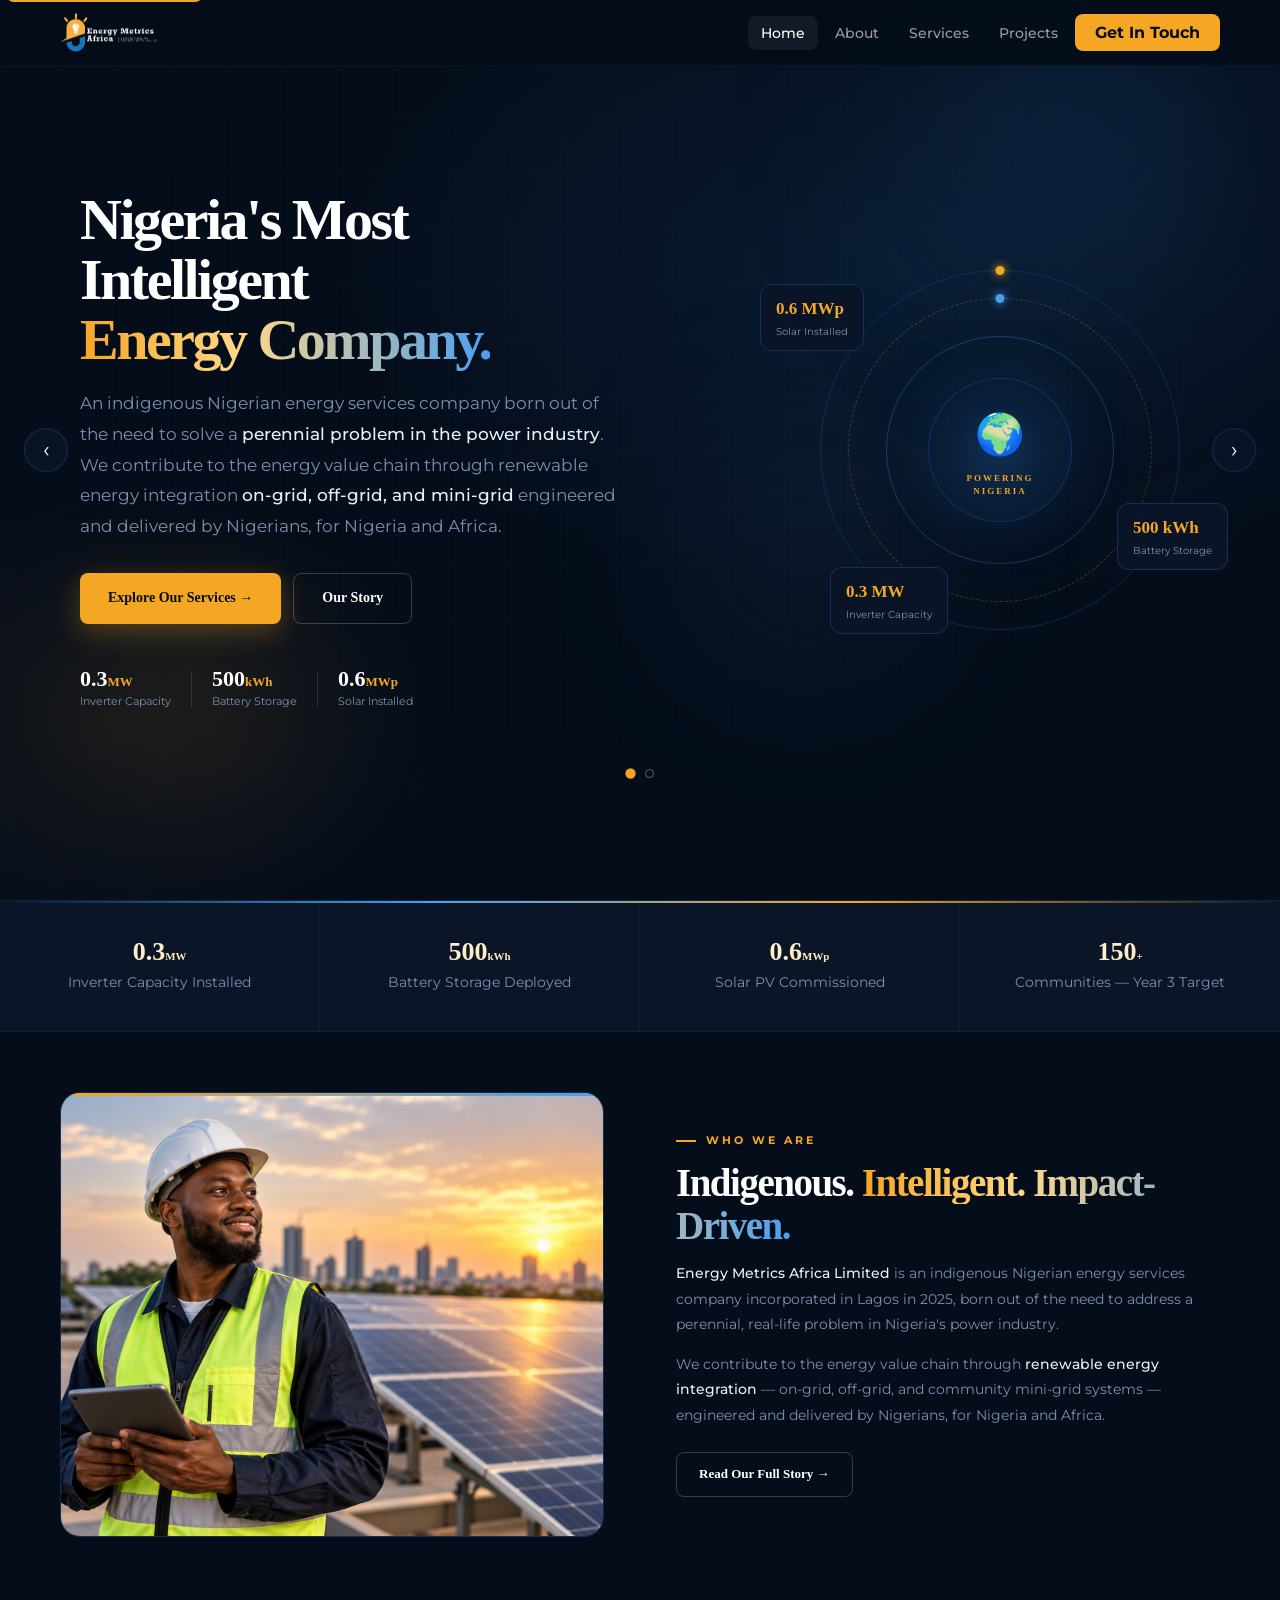
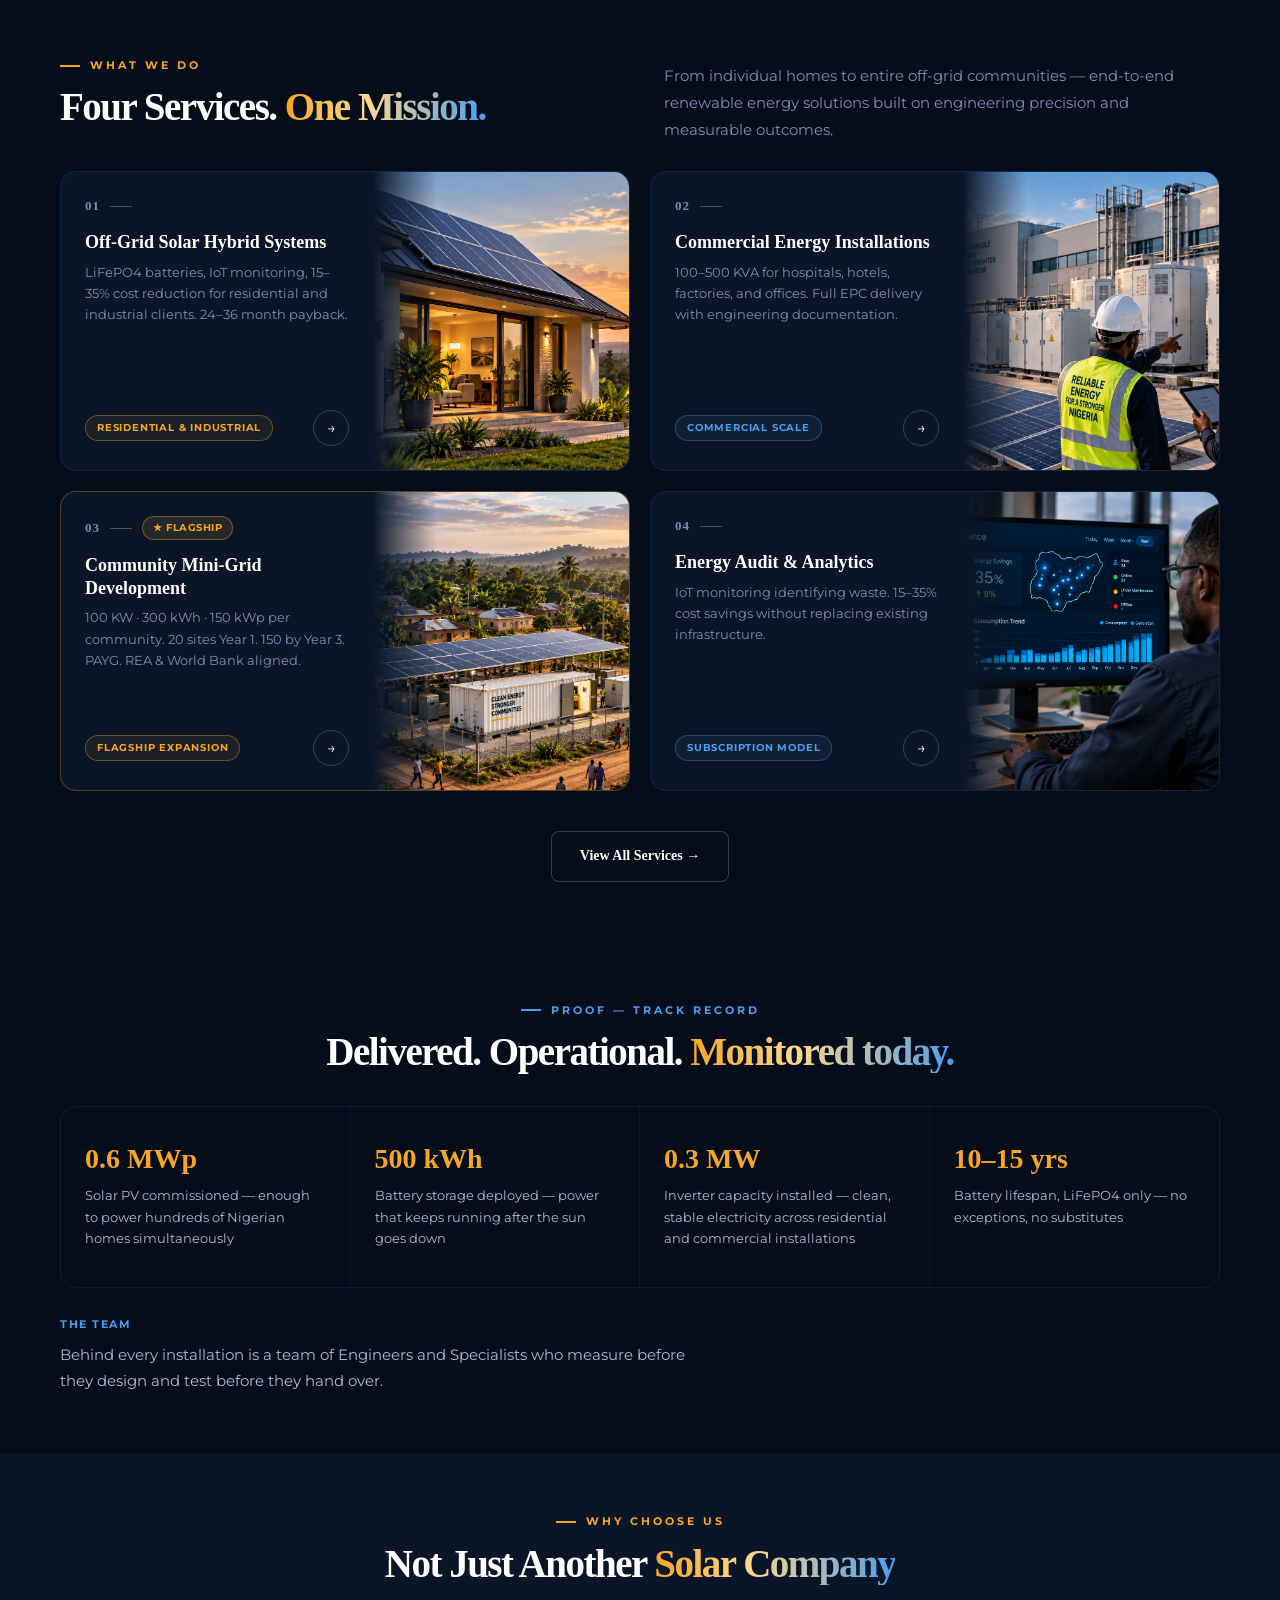
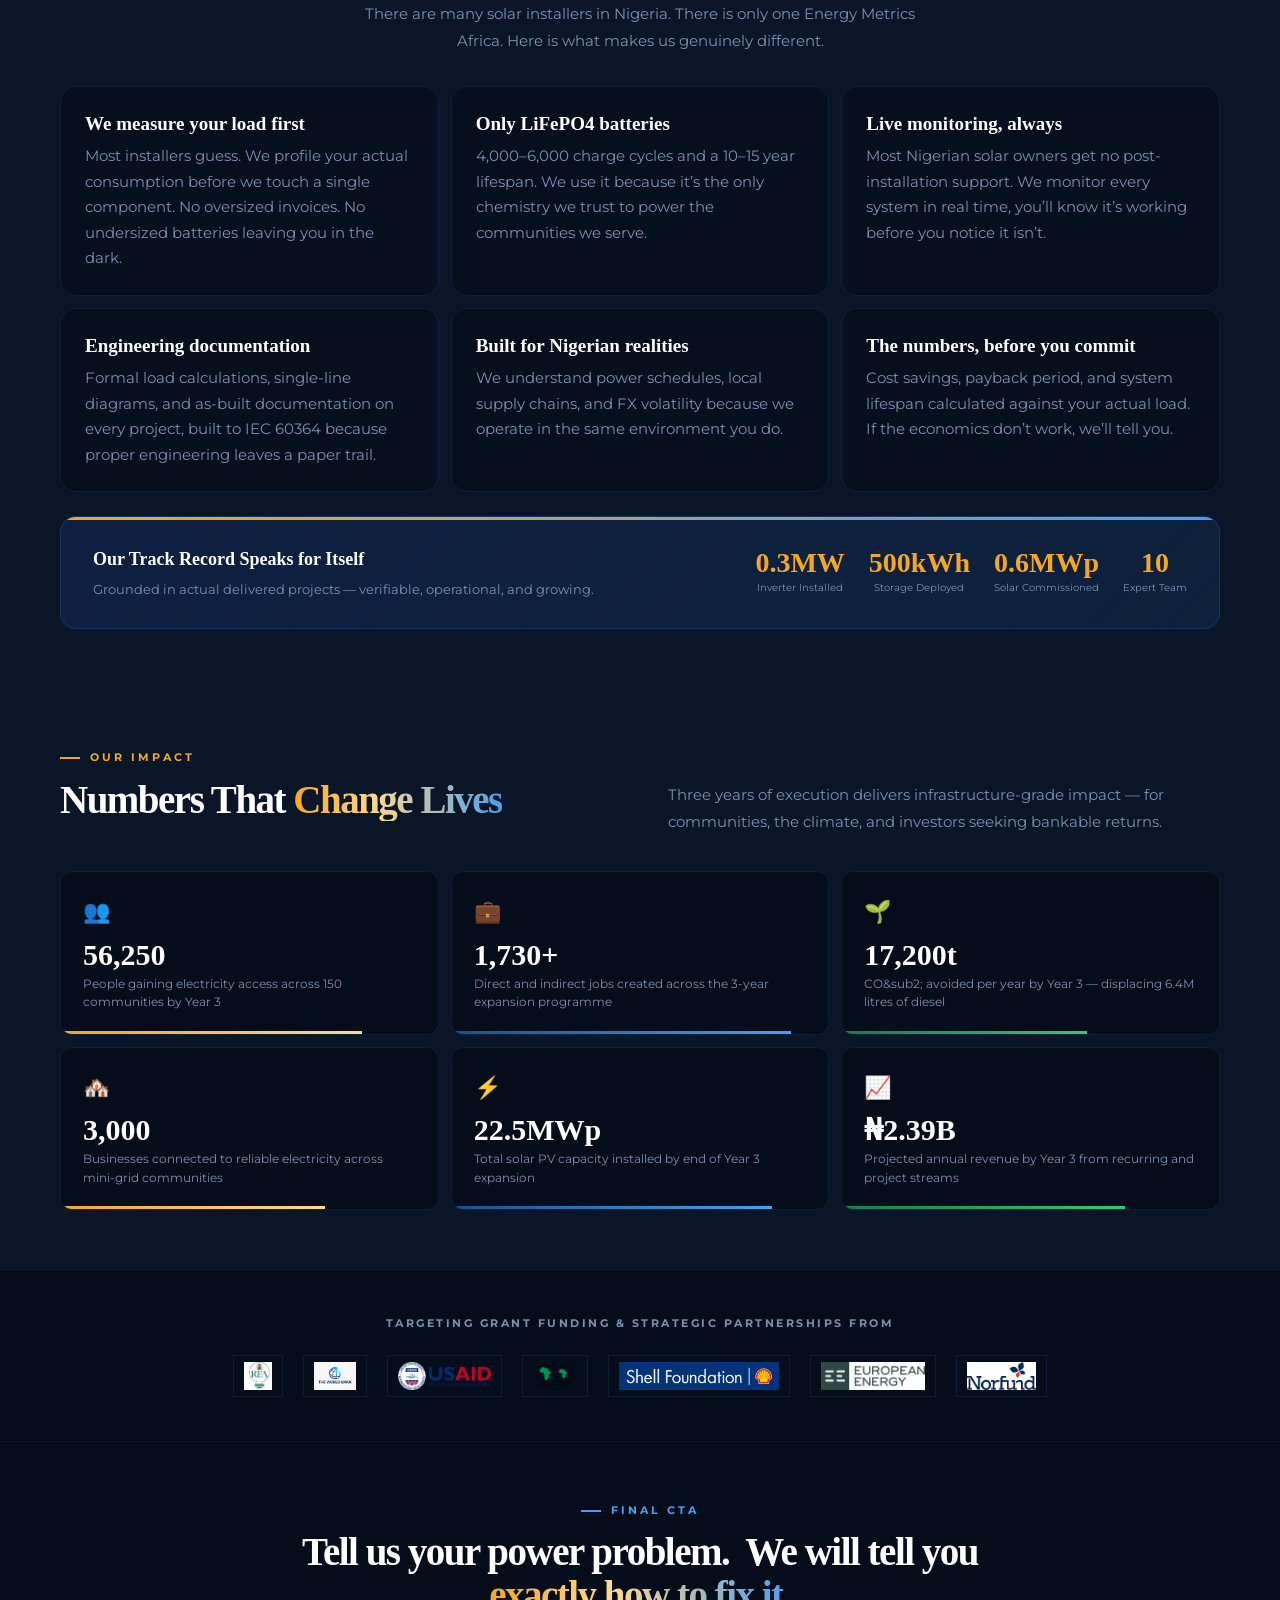
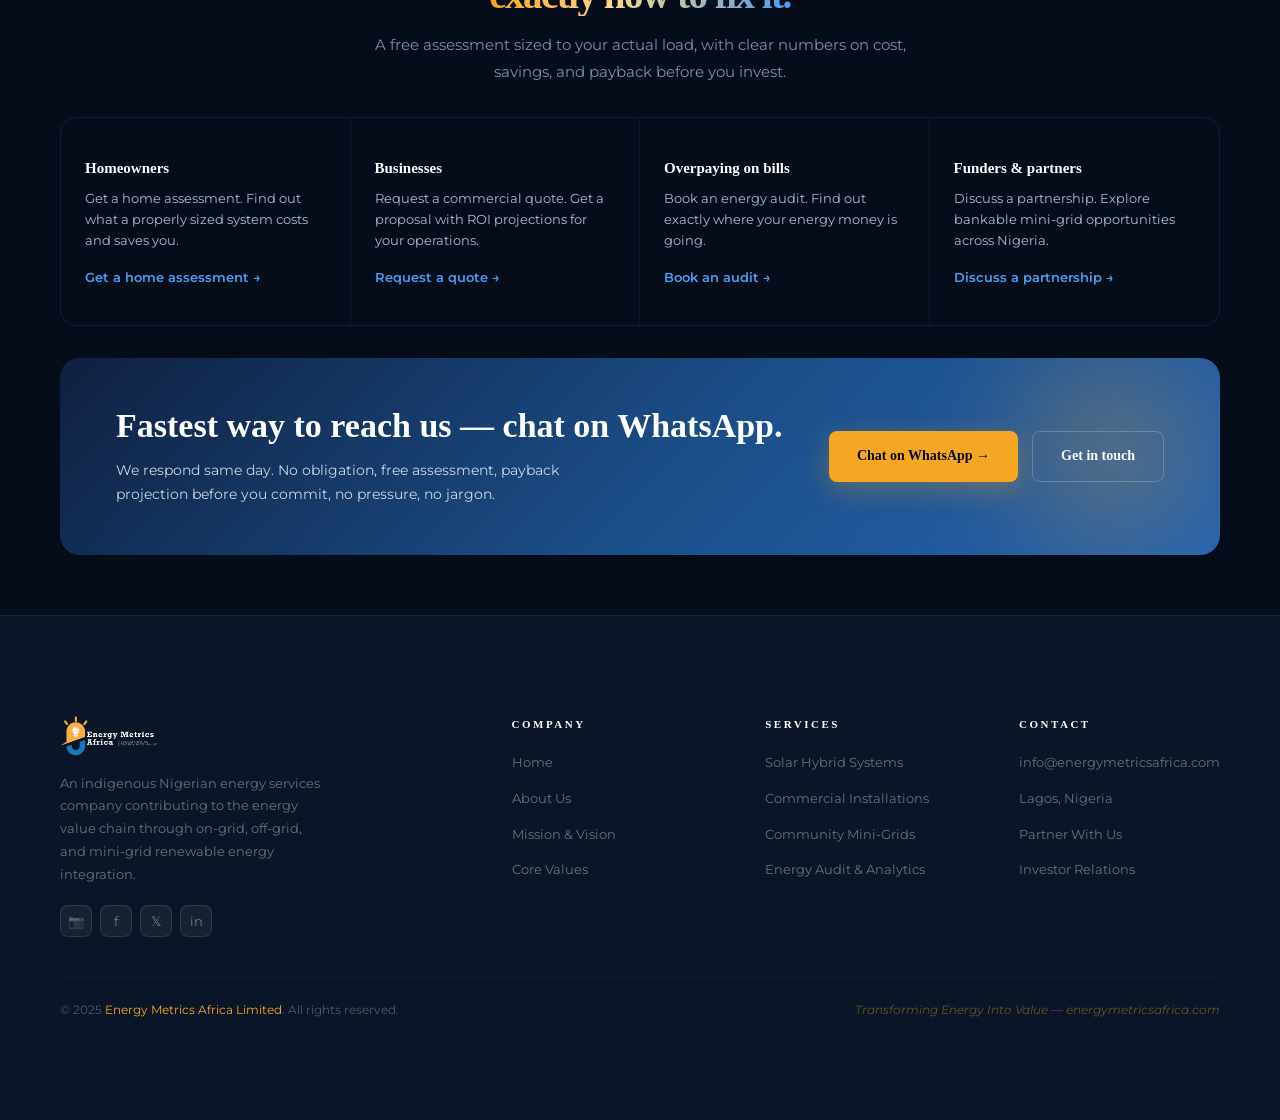
==== index.html @ aaee12da "Add Off-Grid Solar Hybrid Systems service page with comprehensive details and features" ====
<!doctype html>
<html lang="en">
  <head>
    <meta charset="UTF-8" />
    <meta name="viewport" content="width=device-width, initial-scale=1.0" />
    <meta
      name="description"
      content="An indigenous Nigerian energy services company born out of the need to solve a perennial problem in the power industry — delivering on-grid, off-grid, and mini-grid renewable energy integration."
    />
    <meta
      name="keywords"
      content="renewable energy, solar power, Nigeria, mini-grid, off-grid solar, energy audit, LiFePO4 batteries, IoT monitoring"
    />
    <meta name="author" content="Energy Metrics Africa Limited" />
    <meta name="robots" content="index, follow" />
    <link rel="canonical" href="https://energymetricsafrica.com" />
    <meta property="og:title" content="Home | Energy Metrics Africa" />
    <meta
      property="og:description"
      content="An indigenous Nigerian energy services company born out of the need to solve a perennial problem in the power industry — delivering on-grid, off-grid, and mini-grid renewable energy integration."
    />
    <meta
      property="og:image"
      content="https://energymetricsafrica.com/assets/logo-white.png"
    />
    <meta property="og:url" content="https://energymetricsafrica.com" />
    <meta property="og:type" content="website" />
    <meta name="twitter:card" content="summary_large_image" />
    <meta name="twitter:title" content="Home | Energy Metrics Africa" />
    <meta
      name="twitter:description"
      content="An indigenous Nigerian energy services company born out of the need to solve a perennial problem in the power industry — delivering on-grid, off-grid, and mini-grid renewable energy integration."
    />
    <meta
      name="twitter:image"
      content="https://energymetricsafrica.com/assets/logo-white.png"
    />
    <script type="application/ld+json">
      {
        "@context": "https://schema.org",
        "@type": "Organization",
        "name": "Energy Metrics Africa Limited",
        "url": "https://energymetricsafrica.com",
        "logo": "https://energymetricsafrica.com/assets/logo-white.png",
        "description": "An indigenous Nigerian energy services company contributing to the energy value chain through on-grid, off-grid, and mini-grid renewable energy integration.",
        "foundingDate": "2025",
        "founder": {
          "@type": "Person",
          "name": "Demilade Olujide Babajide"
        },
        "address": {
          "@type": "PostalAddress",
          "addressLocality": "Lagos",
          "addressCountry": "NG"
        },
        "contactPoint": {
          "@type": "ContactPoint",
          "email": "info@energymetricsafrica.com",
          "contactType": "customer service"
        }
      }
    </script>
    <title>Home | Energy Metrics Africa</title>
    <link rel="icon" href="assets/favicon.png" type="image/png" />
    <link rel="preconnect" href="https://fonts.googleapis.com" />
    <link rel="preconnect" href="https://fonts.gstatic.com" crossorigin />
    <link
      href="https://fonts.googleapis.com/css2?family=Montserrat:wght@400;500;600&display=swap"
      rel="stylesheet"
    />
    <link rel="preload" href="assets/logo-white.png" as="image" />
    <link rel="stylesheet" href="css/variables.css" />
    <link rel="stylesheet" href="css/base.css" />
    <link rel="stylesheet" href="css/nav.css" />
    <link rel="stylesheet" href="css/footer.css" />
    <link rel="stylesheet" href="css/home.css" />
  </head>
  <body>
    <a href="#main" class="skip-link">Skip to main content</a>
    <header>
      <nav class="nav" role="navigation" aria-label="Main navigation">
        <a href="/" class="nav__logo"
          ><img
            src="assets/logo-white.png"
            alt="Energy Metrics Africa Limited"
            width="180"
            height="64"
        /></a>
        <ul class="nav__links" role="list">
          <li>
            <a href="/" class="nav__link is-active" data-nav="/">Home</a>
          </li>
          <li>
            <a href="/about" class="nav__link" data-nav="/about">About</a>
          </li>
          <li>
            <a href="/services" class="nav__link" data-nav="/services"
              >Services</a
            >
          </li>
          <li>
            <a href="/projects" class="nav__link" data-nav="/projects"
              >Projects</a
            >
          </li>
          <li>
            <a href="/contact" class="nav__link--cta" data-nav="/contact"
              >Get In Touch</a
            >
          </li>
        </ul>
        <button
          class="nav__hamburger"
          id="hamburger"
          aria-expanded="false"
          aria-controls="nav-drawer"
          aria-label="Toggle menu"
        >
          <span></span><span></span><span></span>
        </button>
      </nav>
      <div
        class="nav__drawer"
        id="nav-drawer"
        role="dialog"
        aria-label="Mobile navigation"
      >
        <a
          href="index.html"
          class="nav__drawer-link is-active"
          data-nav="index.html"
          >Home</a
        ><a href="about.html" class="nav__drawer-link" data-nav="about.html"
          >About</a
        ><a
          href="services.html"
          class="nav__drawer-link"
          data-nav="services.html"
          >Services</a
        ><a
          href="projects.html"
          class="nav__drawer-link"
          data-nav="projects.html"
          >Projects</a
        ><a href="contact.html" class="nav__drawer-cta" data-nav="contact.html"
          >Get In Touch</a
        >
      </div>
    </header>
    <main>
      <section class="hero" aria-label="Hero">
        <div class="hero__canvas" aria-hidden="true"></div>
        <div class="hero__grid" aria-hidden="true"></div>
        <div class="hero__orb hero__orb--1" aria-hidden="true"></div>
        <div class="hero__orb hero__orb--2" aria-hidden="true"></div>
        <div class="hero__orb hero__orb--3" aria-hidden="true"></div>

        <div class="hero-slider" id="heroSlider">
          <div class="hero-slides">
            <div class="hero-slide is-active" data-slide="0">
              <div class="hero__inner">
                <div>
                  <!-- <div class="hero__pill">
                    <div class="hero__dot" aria-hidden="true"></div>
                    Lagos, Nigeria &nbsp;&middot;&nbsp; Indigenous Nigerian Company
                    &nbsp;&middot;&nbsp; Est. 2025
                  </div> -->
                  <h1 class="hero__title">
                    Nigeria's Most<br />Intelligent<br /><em
                      >Energy Company.</em
                    >
                  </h1>
                  <p class="hero__desc">
                    An indigenous Nigerian energy services company born out of
                    the need to solve a
                    <strong>perennial problem in the power industry</strong>. We
                    contribute to the energy value chain through renewable
                    energy integration
                    <strong>on-grid, off-grid, and mini-grid</strong>
                    engineered and delivered by Nigerians, for Nigeria and
                    Africa.
                  </p>
                  <div class="hero__btns btn-group">
                    <a href="/services" class="btn btn--gold"
                      >Explore Our Services &rarr;</a
                    >
                    <a href="/about" class="btn btn--outline-white"
                      >Our Story</a
                    >
                  </div>
                  <div class="hero__proof">
                    <div>
                      <div class="hero__proof-val">0.3<span>MW</span></div>
                      <div class="hero__proof-label">Inverter Capacity</div>
                    </div>
                    <div class="hero__divider" aria-hidden="true"></div>
                    <div>
                      <div class="hero__proof-val">500<span>kWh</span></div>
                      <div class="hero__proof-label">Battery Storage</div>
                    </div>
                    <div class="hero__divider" aria-hidden="true"></div>
                    <div>
                      <div class="hero__proof-val">0.6<span>MWp</span></div>
                      <div class="hero__proof-label">Solar Installed</div>
                    </div>
                  </div>
                </div>
                <div class="hero__visual" aria-hidden="true">
                  <div class="hero__rings">
                    <div class="ring ring--1">
                      <div class="ring__dot ring__dot--gold"></div>
                    </div>
                    <div class="ring ring--2">
                      <div class="ring__dot ring__dot--blue"></div>
                    </div>
                    <div class="ring ring--3"></div>
                    <div class="hero__core">
                      <div class="hero__core-icon">🌍</div>
                      <div class="hero__core-label">Powering<br />Nigeria</div>
                    </div>
                    <div class="float-badges">
                      <div class="float-badge">
                        <span class="fb-val">0.6 MWp</span
                        ><span class="fb-label">Solar Installed</span>
                      </div>
                      <div class="float-badge">
                        <span class="fb-val">500 kWh</span
                        ><span class="fb-label">Battery Storage</span>
                      </div>
                      <div class="float-badge">
                        <span class="fb-val">0.3 MW</span
                        ><span class="fb-label">Inverter Capacity</span>
                      </div>
                    </div>
                  </div>
                </div>
              </div>
            </div>

            <div class="hero-slide" data-slide="1">
              <div class="hero__inner hero__inner--slide2">
                <div class="hero-slide2__content">
                  <h2 class="hero__title hero__title--slide2">
                    Tired of choosing between
                    <em>diesel and darkness?</em>
                  </h2>
                  <p class="hero__desc">
                    At EMA, we design, install, and monitor solar systems built
                    for Nigerians
                    <strong>sized right, built to last</strong>, and savings you
                    can calculate before you spend a single naira.
                  </p>
                  <div class="hero__btns btn-group">
                    <a href="/contact" class="btn btn--gold"
                      >Get a free assessment &rarr;</a
                    >
                    <a href="/projects" class="btn btn--outline-white"
                      >See what we have built</a
                    >
                  </div>
                  <p class="hero-slide2__note">
                    Free &middot; No obligation &middot; Response within 24 hrs
                  </p>
                </div>
              </div>
              <div class="hero-slide2__photo" aria-hidden="true">
                <img
                  src="assets/hero-slide-2-family.png"
                  alt=""
                  class="hero-slide2__image"
                  loading="lazy"
                />
              </div>
            </div>
          </div>

          <button
            class="hero-slider__arrow hero-slider__arrow--prev"
            id="heroPrev"
            aria-label="Previous slide"
            type="button"
          >
            &#8249;
          </button>
          <button
            class="hero-slider__arrow hero-slider__arrow--next"
            id="heroNext"
            aria-label="Next slide"
            type="button"
          >
            &#8250;
          </button>

          <div
            class="hero-slider__dots"
            role="tablist"
            aria-label="Hero slides"
          >
            <button
              class="hero-slider__dot is-active"
              data-slide-to="0"
              role="tab"
              aria-selected="true"
              aria-label="Slide 1"
              type="button"
            ></button>
            <button
              class="hero-slider__dot"
              data-slide-to="1"
              role="tab"
              aria-selected="false"
              aria-label="Slide 2"
              type="button"
            ></button>
          </div>
        </div>
      </section>

      <div class="stats-strip" role="region" aria-label="Key metrics">
        <div class="stats-row">
          <div class="stat-box reveal">
            <span class="stat-val">0.3<span class="stat-unit">MW</span></span>
            <p class="stat-label">Inverter Capacity Installed</p>
          </div>
          <div class="stat-box reveal d1">
            <span class="stat-val">500<span class="stat-unit">kWh</span></span>
            <p class="stat-label">Battery Storage Deployed</p>
          </div>
          <div class="stat-box reveal d2">
            <span class="stat-val">0.6<span class="stat-unit">MWp</span></span>
            <p class="stat-label">Solar PV Commissioned</p>
          </div>
          <div class="stat-box reveal d3">
            <span class="stat-val">150<span class="stat-unit">+</span></span>
            <p class="stat-label">Communities &mdash; Year 3 Target</p>
          </div>
        </div>
      </div>

      <section
        class="section section--navy"
        aria-label="About Energy Metrics Africa"
      >
        <div class="container">
          <div class="home-about__grid">
            <div class="reveal">
              <div class="about-card">
                <img
                  src="assets/Solar Engineer at Sunset.png"
                  alt="Demilade Olujide Babajide, Founder and CEO of Energy Metrics Africa"
                  class="about-card__portrait"
                  loading="lazy"
                />
              </div>
            </div>
            <div class="about-text reveal d2">
              <div class="eyebrow">Who We Are</div>
              <h2 class="section-title">
                Indigenous.
                <span class="grad-text">Intelligent. Impact-Driven.</span>
              </h2>
              <p>
                <strong style="color: var(--off-white)"
                  >Energy Metrics Africa Limited</strong
                >
                is an indigenous Nigerian energy services company incorporated
                in Lagos in 2025, born out of the need to address a perennial,
                real-life problem in Nigeria's power industry.
              </p>
              <p>
                We contribute to the energy value chain through
                <strong style="color: var(--off-white)"
                  >renewable energy integration</strong
                >
                &mdash; on-grid, off-grid, and community mini-grid systems
                &mdash; engineered and delivered by Nigerians, for Nigeria and
                Africa.
              </p>
              <!-- <div class="pillars">
                <div class="pillar">
                  <div class="pillar__icon" aria-hidden="true">🇳🇬</div>
                  <div>
                    <h4>Proudly Indigenous</h4>
                    <p>
                      Deep local knowledge of regulatory, commercial, and
                      community realities that no foreign company can replicate.
                    </p>
                  </div>
                </div>
                <div class="pillar">
                  <div class="pillar__icon" aria-hidden="true">⚡</div>
                  <div>
                    <h4>Full Value Chain Coverage</h4>
                    <p>
                      On-grid, off-grid, mini-grid &mdash; from residential
                      scale to community-scale infrastructure.
                    </p>
                  </div>
                </div>
                <div class="pillar">
                  <div class="pillar__icon" aria-hidden="true">📊</div>
                  <div>
                    <h4>Measured, Verified Impact</h4>
                    <p>
                      0.3MW inverter &middot; 500kWh storage &middot; 0.6MWp
                      solar &mdash; all delivered, operational, and monitored.
                    </p>
                  </div>
                </div>
              </div> -->
              <div class="btn-group" style="margin-top: 24px">
                <a
                  href="/about"
                  class="btn btn--outline-white"
                  style="font-size: 13px; padding: 11px 22px"
                  >Read Our Full Story &rarr;</a
                >
              </div>
            </div>
          </div>
        </div>
      </section>

      <section class="section section--navy" aria-label="Our services">
        <div class="container">
          <div class="svc-intro-row">
            <div class="reveal">
              <div class="eyebrow">What We Do</div>
              <h2 class="section-title">
                Four Services. <span class="grad-text">One Mission.</span>
              </h2>
            </div>
            <div class="reveal d2">
              <p class="section-sub">
                From individual homes to entire off-grid communities &mdash;
                end-to-end renewable energy solutions built on engineering
                precision and measurable outcomes.
              </p>
            </div>
          </div>
          <div class="svc-preview-grid">
            <a
              href="/services/off-grid-solar-hybrid-systems/"
              class="spc reveal d1"
              aria-label="View details: Off-Grid Solar Hybrid Systems"
            >
              <div class="spc__content">
                <div class="spc__num-row">
                  <span class="spc__num">01</span>
                  <span class="spc__num-rule" aria-hidden="true"></span>
                </div>
                <h3 class="spc__title">Off-Grid Solar Hybrid Systems</h3>
                <p class="spc__desc">
                  LiFePO4 batteries, IoT monitoring, 15&ndash;35% cost reduction
                  for residential and industrial clients. 24&ndash;36 month
                  payback.
                </p>
                <div class="spc__footer">
                  <span class="tag tag--gold"
                    >Residential &amp; Industrial</span
                  >
                  <span class="spc__arrow" aria-hidden="true">&rarr;</span>
                </div>
              </div>
              <div class="spc__media">
                <img
                  src="assets/Off-Grid Solar Hybrid Systems.png"
                  alt=""
                  loading="lazy"
                  class="spc__img"
                />
              </div>
            </a>
            <a
              href="/services/commercial-energy-installations/"
              class="spc reveal d2"
              aria-label="View details: Commercial Energy Installations"
            >
              <div class="spc__content">
                <div class="spc__num-row">
                  <span class="spc__num">02</span>
                  <span class="spc__num-rule" aria-hidden="true"></span>
                </div>
                <h3 class="spc__title">Commercial Energy Installations</h3>
                <p class="spc__desc">
                  100&ndash;500 KVA for hospitals, hotels, factories, and
                  offices. Full EPC delivery with engineering documentation.
                </p>
                <div class="spc__footer">
                  <span class="tag tag--blue">Commercial Scale</span>
                  <span class="spc__arrow" aria-hidden="true">&rarr;</span>
                </div>
              </div>
              <div class="spc__media">
                <img
                  src="assets/Commercial Energy Installations.png"
                  alt=""
                  loading="lazy"
                  class="spc__img"
                />
              </div>
            </a>
            <a
              href="/services/community-mini-grid-development/"
              class="spc spc--flag reveal d3"
              aria-label="View details: Community Mini-Grid Development — Flagship service"
            >
              <div class="spc__content">
                <div class="spc__num-row">
                  <span class="spc__num">03</span>
                  <span class="spc__num-rule" aria-hidden="true"></span>
                  <span class="spc__flag">&#9733; Flagship</span>
                </div>
                <h3 class="spc__title">Community Mini-Grid Development</h3>
                <p class="spc__desc">
                  100 KW &middot; 300 kWh &middot; 150 kWp per community. 20
                  sites Year 1. 150 by Year 3. PAYG. REA &amp; World Bank
                  aligned.
                </p>
                <div class="spc__footer">
                  <span class="tag tag--gold">Flagship Expansion</span>
                  <span class="spc__arrow" aria-hidden="true">&rarr;</span>
                </div>
              </div>
              <div class="spc__media">
                <img
                  src="assets/Community Mini-Grid Development.png"
                  alt=""
                  loading="lazy"
                  class="spc__img"
                />
              </div>
            </a>
            <a
              href="/services/energy-audit-analytics/"
              class="spc reveal d4"
              aria-label="View details: Energy Audit &amp; Analytics"
            >
              <div class="spc__content">
                <div class="spc__num-row">
                  <span class="spc__num">04</span>
                  <span class="spc__num-rule" aria-hidden="true"></span>
                </div>
                <h3 class="spc__title">Energy Audit &amp; Analytics</h3>
                <p class="spc__desc">
                  IoT monitoring identifying waste. 15&ndash;35% cost savings
                  without replacing existing infrastructure.
                </p>
                <div class="spc__footer">
                  <span class="tag tag--blue">Subscription Model</span>
                  <span class="spc__arrow" aria-hidden="true">&rarr;</span>
                </div>
              </div>
              <div class="spc__media">
                <img
                  src="assets/Energy Audit &amp; Analytics.png"
                  alt=""
                  loading="lazy"
                  class="spc__img"
                />
              </div>
            </a>
          </div>
          <div class="spc-cta-row">
            <a href="/services" class="btn btn--outline-white"
              >View All Services &rarr;</a
            >
          </div>
        </div>
      </section>

      <section class="section section--navy" aria-label="Proof and track record">
        <div class="container">
          <div
            class="reveal"
            style="text-align: center; max-width: 700px; margin: 0 auto 32px"
          >
            <div class="eyebrow eyebrow--center eyebrow--blue">
              Proof &mdash; Track Record
            </div>
            <h2 class="section-title">
              Delivered. Operational.
              <span class="grad-text">Monitored today.</span>
            </h2>
          </div>
          <div class="proof-track__stats">
            <div class="stats-row">
              <div class="stat-box reveal">
                <span class="proof-track-val">0.6 MWp</span>
                <p class="proof-track-text">
                  Solar PV commissioned &mdash; enough to power hundreds of
                  Nigerian homes simultaneously
                </p>
              </div>
              <div class="stat-box reveal d1">
                <span class="proof-track-val">500 kWh</span>
                <p class="proof-track-text">
                  Battery storage deployed &mdash; power that keeps running
                  after the sun goes down
                </p>
              </div>
              <div class="stat-box reveal d2">
                <span class="proof-track-val">0.3 MW</span>
                <p class="proof-track-text">
                  Inverter capacity installed &mdash; clean, stable
                  electricity across residential and commercial
                  installations
                </p>
              </div>
              <div class="stat-box reveal d3">
                <span class="proof-track-val">10&ndash;15 yrs</span>
                <p class="proof-track-text">
                  Battery lifespan, LiFePO4 only &mdash; no exceptions, no
                  substitutes
                </p>
              </div>
            </div>
          </div>
          <div class="reveal">
            <div class="proof-track__footnote-label">The Team</div>
            <p class="proof-track__footnote-text">
              Behind every installation is a team of Engineers and
              Specialists who measure before they design and test before
              they hand over.
            </p>
          </div>
        </div>
      </section>

      <section
        class="section section--navy-2"
        aria-label="Why choose Energy Metrics Africa"
      >
        <div class="container">
          <div
            class="reveal"
            style="text-align: center; max-width: 600px; margin: 0 auto 32px"
          >
            <div class="eyebrow eyebrow--center">Why Choose Us</div>
            <h2 class="section-title">
              Not Just Another <span class="grad-text">Solar Company</span>
            </h2>
            <p class="section-sub" style="margin: 0 auto">
              There are many solar installers in Nigeria. There is only one
              Energy Metrics Africa. Here is what makes us genuinely
              different.
            </p>
          </div>
          <div class="why-grid">
            <div class="why-card reveal d1">
              <!-- <div class="why-num" aria-hidden="true">01</div> -->
              <h3 class="why-title">We measure your load first</h3>
              <p class="why-text">
                Most installers guess. We profile your actual consumption before
                we touch a single component. No oversized invoices. No
                undersized batteries leaving you in the dark.
              </p>
            </div>
            <div class="why-card reveal d2">
              <!-- <div class="why-num" aria-hidden="true">02</div> -->
              <h3 class="why-title">Only LiFePO4 batteries</h3>
              <p class="why-text">
                4,000–6,000 charge cycles and a 10–15 year lifespan. We use it
                because it’s the only chemistry we trust to power the
                communities we serve.
              </p>
            </div>
            <div class="why-card reveal d3">
              <!-- <div class="why-num" aria-hidden="true">03</div> -->
              <h3 class="why-title">Live monitoring, always</h3>
              <p class="why-text">
                Most Nigerian solar owners get no post-installation support. We
                monitor every system in real time, you’ll know it’s working
                before you notice it isn’t.
              </p>
            </div>
            <div class="why-card reveal d1">
              <!-- <div class="why-num" aria-hidden="true">04</div> -->
              <h3 class="why-title">Engineering documentation</h3>
              <p class="why-text">
                Formal load calculations, single-line diagrams, and as-built
                documentation on every project, built to IEC 60364 because
                proper engineering leaves a paper trail.
              </p>
            </div>
            <div class="why-card reveal d2">
              <!-- <div class="why-num" aria-hidden="true">05</div> -->
              <h3 class="why-title">Built for Nigerian realities</h3>
              <p class="why-text">
                We understand power schedules, local supply chains, and FX
                volatility because we operate in the same environment you do.
              </p>
            </div>
            <div class="why-card reveal d3">
              <!-- <div class="why-num" aria-hidden="true">06</div> -->
              <h3 class="why-title">The numbers, before you commit</h3>
              <p class="why-text">
                Cost savings, payback period, and system lifespan calculated
                against your actual load. If the economics don’t work, we’ll
                tell you.
              </p>
            </div>
          </div>
          <div class="proof-bar reveal">
            <div>
              <h3 class="proof-bar__title">
                Our Track Record Speaks for Itself
              </h3>
              <p class="proof-bar__sub">
                Grounded in actual delivered projects &mdash; verifiable,
                operational, and growing.
              </p>
            </div>
            <div class="proof-bar__stats">
              <div class="pbs">
                <span class="pbs__val">0.3MW</span>
                <div class="pbs__label">Inverter Installed</div>
              </div>
              <div class="pbs">
                <span class="pbs__val">500kWh</span>
                <div class="pbs__label">Storage Deployed</div>
              </div>
              <div class="pbs">
                <span class="pbs__val">0.6MWp</span>
                <div class="pbs__label">Solar Commissioned</div>
              </div>
              <div class="pbs">
                <span class="pbs__val">10</span>
                <div class="pbs__label">Expert Team</div>
              </div>
            </div>
          </div>
        </div>
      </section>

      <section class="section section--navy-2" aria-label="Impact metrics">
        <div class="container">
          <div class="impact-header">
            <div class="reveal">
              <div class="eyebrow">Our Impact</div>
              <h2 class="section-title">
                Numbers That <span class="grad-text">Change Lives</span>
              </h2>
            </div>
            <div class="reveal d2">
              <p class="section-sub">
                Three years of execution delivers infrastructure-grade impact
                &mdash; for communities, the climate, and investors seeking
                bankable returns.
              </p>
            </div>
          </div>
          <div class="impact-grid">
            <div class="imp-card reveal d1">
              <div
                class="imp-bar"
                style="
                  width: 80%;
                  background: linear-gradient(
                    90deg,
                    var(--gold),
                    var(--gold-light)
                  );
                "
              ></div>
              <span class="imp-icon" aria-hidden="true">👥</span
              ><span class="imp-val">56,250</span>
              <p class="imp-label">
                People gaining electricity access across 150 communities by Year
                3
              </p>
            </div>
            <div class="imp-card reveal d2">
              <div
                class="imp-bar"
                style="
                  width: 90%;
                  background: linear-gradient(
                    90deg,
                    var(--blue),
                    var(--blue-glow)
                  );
                "
              ></div>
              <span class="imp-icon" aria-hidden="true">💼</span
              ><span class="imp-val">1,730+</span>
              <p class="imp-label">
                Direct and indirect jobs created across the 3-year expansion
                programme
              </p>
            </div>
            <div class="imp-card reveal d3">
              <div
                class="imp-bar"
                style="
                  width: 65%;
                  background: linear-gradient(90deg, #1a7a4a, #2ecc71);
                "
              ></div>
              <span class="imp-icon" aria-hidden="true">🌱</span
              ><span class="imp-val">17,200t</span>
              <p class="imp-label">
                CO&sub2; avoided per year by Year 3 &mdash; displacing 6.4M
                litres of diesel
              </p>
            </div>
            <div class="imp-card reveal d1">
              <div
                class="imp-bar"
                style="
                  width: 70%;
                  background: linear-gradient(
                    90deg,
                    var(--gold),
                    var(--gold-light)
                  );
                "
              ></div>
              <span class="imp-icon" aria-hidden="true">🏘️</span
              ><span class="imp-val">3,000</span>
              <p class="imp-label">
                Businesses connected to reliable electricity across mini-grid
                communities
              </p>
            </div>
            <div class="imp-card reveal d2">
              <div
                class="imp-bar"
                style="
                  width: 85%;
                  background: linear-gradient(
                    90deg,
                    var(--blue),
                    var(--blue-glow)
                  );
                "
              ></div>
              <span class="imp-icon" aria-hidden="true">⚡</span
              ><span class="imp-val">22.5MWp</span>
              <p class="imp-label">
                Total solar PV capacity installed by end of Year 3 expansion
              </p>
            </div>
            <div class="imp-card reveal d3">
              <div
                class="imp-bar"
                style="
                  width: 75%;
                  background: linear-gradient(90deg, #1a7a4a, #2ecc71);
                "
              ></div>
              <span class="imp-icon" aria-hidden="true">📈</span
              ><span class="imp-val">&#8358;2.39B</span>
              <p class="imp-label">
                Projected annual revenue by Year 3 from recurring and project
                streams
              </p>
            </div>
          </div>
        </div>
      </section>

      <div class="funders-strip" role="region" aria-label="Target funders">
        <p class="funders-label">
          Targeting Grant Funding &amp; Strategic Partnerships From
        </p>
        <div class="chips" role="list">
          <div class="chip" role="listitem">
            <img src="assets/REA Nigeria.jpg" alt="REA Nigeria logo" />
          </div>
          <div class="chip" role="listitem">
            <img
              src="assets/world bank dares.webp"
              alt="World Bank DARES logo"
            />
          </div>
          <div class="chip" role="listitem">
            <img src="assets/USAID.png" alt="USAID logo" />
          </div>
          <div class="chip" role="listitem">
            <img src="assets/AfDB.png" alt="AfDB logo" />
          </div>
          <div class="chip" role="listitem">
            <img
              src="assets/Shell-Foundation-Logo.webp"
              alt="Shell Foundation logo"
            />
          </div>
          <div class="chip" role="listitem">
            <img
              src="assets/EU Energy Global.png"
              alt="EU Energy Global logo"
            />
          </div>
          <div class="chip" role="listitem">
            <img src="assets/norfund.jpg" alt="Norfund logo" />
          </div>
        </div>
      </div>

      <section class="section section--navy" aria-label="Call to action">
        <div class="container">
          <div
            class="reveal"
            style="text-align: center; max-width: 720px; margin: 0 auto 32px"
          >
            <div class="eyebrow eyebrow--center eyebrow--blue">Final CTA</div>
            <h2 class="section-title">
              Tell us your power problem.
              <span style="margin-left: 0.2em">We</span> will tell you
              <span class="grad-text">exactly how to fix it.</span>
            </h2>
            <p class="section-sub" style="margin: 0 auto">
              A free assessment sized to your actual load, with clear numbers
              on cost, savings, and payback before you invest.
            </p>
          </div>
          <div class="cta-categories">
            <div class="stats-row">
              <div class="stat-box reveal">
                <h3 class="cta-cat__title">Homeowners</h3>
                <p class="cta-cat__text">
                  Get a home assessment. Find out what a properly sized
                  system costs and saves you.
                </p>
                <a href="/contact" class="cta-cat__link"
                  >Get a home assessment &rarr;</a
                >
              </div>
              <div class="stat-box reveal d1">
                <h3 class="cta-cat__title">Businesses</h3>
                <p class="cta-cat__text">
                  Request a commercial quote. Get a proposal with ROI
                  projections for your operations.
                </p>
                <a href="/contact" class="cta-cat__link"
                  >Request a quote &rarr;</a
                >
              </div>
              <div class="stat-box reveal d2">
                <h3 class="cta-cat__title">Overpaying on bills</h3>
                <p class="cta-cat__text">
                  Book an energy audit. Find out exactly where your energy
                  money is going.
                </p>
                <a href="/contact" class="cta-cat__link"
                  >Book an audit &rarr;</a
                >
              </div>
              <div class="stat-box reveal d3">
                <h3 class="cta-cat__title">Funders &amp; partners</h3>
                <p class="cta-cat__text">
                  Discuss a partnership. Explore bankable mini-grid
                  opportunities across Nigeria.
                </p>
                <a href="/contact" class="cta-cat__link"
                  >Discuss a partnership &rarr;</a
                >
              </div>
            </div>
          </div>
          <div class="whatsapp-banner reveal">
            <div class="whatsapp-banner__glow" aria-hidden="true"></div>
            <div class="whatsapp-banner__content">
              <h3 class="whatsapp-banner__title">
                Fastest way to reach us &mdash; chat on WhatsApp.
              </h3>
              <p class="whatsapp-banner__text">
                We respond same day. No obligation, free assessment, payback
                projection before you commit, no pressure, no jargon.
              </p>
            </div>
            <div class="whatsapp-banner__actions">
              <a
                href="https://wa.me/2348136409233"
                class="btn btn--gold"
                target="_blank"
                rel="noopener noreferrer"
                >Chat on WhatsApp &rarr;</a
              >
              <a href="/contact" class="btn btn--outline-white"
                >Get in touch</a
              >
            </div>
          </div>
        </div>
      </section>
    </main>
    <footer class="footer" role="contentinfo">
      <div class="container">
        <div class="footer__grid">
          <div>
            <div class="footer__brand-logo">
              <img
                src="assets/logo-white.png"
                alt="Energy Metrics Africa"
                width="140"
                height="38"
              />
            </div>
            <p class="footer__brand-desc">
              An indigenous Nigerian energy services company contributing to the
              energy value chain through on-grid, off-grid, and mini-grid
              renewable energy integration.
            </p>
            <div class="footer__socials">
              <a
                href="https://www.instagram.com/energymetrics/"
                class="footer__social"
                aria-label="Instagram"
                target="_blank"
                rel="noopener noreferrer"
                >📷</a
              >
              <a
                href="https://www.facebook.com/profile.php?id=61573448944891"
                class="footer__social"
                aria-label="Facebook"
                target="_blank"
                rel="noopener noreferrer"
                >f</a
              >
              <a
                href="https://x.com/emetricsafrica"
                class="footer__social"
                aria-label="Twitter/X"
                target="_blank"
                rel="noopener noreferrer"
                >𝕏</a
              >
              <a
                href="https://www.linkedin.com/in/energy-metrics-617b68352/"
                class="footer__social"
                aria-label="LinkedIn"
                target="_blank"
                rel="noopener noreferrer"
                >in</a
              >
            </div>
          </div>
          <div class="footer__col">
            <h5>Company</h5>
            <ul>
              <li><a href="/">Home</a></li>
              <li><a href="/about">About Us</a></li>
              <li><a href="/about#mission">Mission &amp; Vision</a></li>
              <li><a href="/about#values">Core Values</a></li>
            </ul>
          </div>
          <div class="footer__col">
            <h5>Services</h5>
            <ul>
              <li><a href="/services">Solar Hybrid Systems</a></li>
              <li><a href="/services">Commercial Installations</a></li>
              <li><a href="/services">Community Mini-Grids</a></li>
              <li><a href="/services">Energy Audit &amp; Analytics</a></li>
            </ul>
          </div>
          <div class="footer__col">
            <h5>Contact</h5>
            <ul>
              <li>
                <a href="mailto:info@energymetricsafrica.com"
                  >info@energymetricsafrica.com</a
                >
              </li>
              <li><a href="/contact">Lagos, Nigeria</a></li>
              <li><a href="/contact">Partner With Us</a></li>
              <li><a href="/contact">Investor Relations</a></li>
            </ul>
          </div>
        </div>
        <div class="footer__bottom">
          <p>
            &copy; 2025 <span>Energy Metrics Africa Limited</span>. All rights
            reserved.
          </p>
          <p class="footer__tagline">
            Transforming Energy Into Value &mdash; energymetricsafrica.com
          </p>
        </div>
      </div>
    </footer>
    <script src="js/main.js" defer></script>
  </body>
</html>
---- css/variables.css ----
/* ── DESIGN TOKENS — DARK THEME ───────────────────────── */
:root {
  --navy: #050d1a;
  --navy-2: #0a1628;
  --navy-3: #0f2040;
  --blue: #1b4f8a;
  --blue-2: #2563b0;
  --blue-glow: #4a9ef0;
  --gold: #f5a623;
  --gold-2: #ffb940;
  --gold-light: #ffd88a;
  --white: #ffffff;
  --off-white: #ebf1fa;
  --muted: #7a90b0;
  --muted-2: #a8bccf;
  --card-border: rgba(27, 79, 138, 0.28);
  --font-sans: "Montserrat", sans-serif;
  --font-ui: "Rockwell", "Georgia", serif;
  --r-sm: 6px;
  --r-md: 8px;
  --r-lg: 12px;
  --r-xl: 16px;
  --r-2xl: 20px;
  --r-full: 9999px;
  --t: all 0.25s ease;
  --t-slow: all 0.65s cubic-bezier(0.16, 1, 0.3, 1);
  --max-w: 1280px;
  --s-py: 64px;
  --s-px: 20px;
}
@media (min-width: 640px) {
  :root {
    --s-px: 32px;
  }
}
@media (min-width: 1024px) {
  :root {
    --s-py: 100px;
    --s-px: 60px;
  }
}
---- css/base.css ----
/* ── RESET & BASE ──────────────────────────────────────── */
*,
*::before,
*::after {
  margin: 0;
  padding: 0;
  box-sizing: border-box;
}
html {
  scroll-behavior: smooth;
}
body {
  font-family: var(--font-sans);
  background: var(--navy);
  color: var(--white);
  overflow-x: hidden;
  line-height: 1.6;
  -webkit-font-smoothing: antialiased;
}
img {
  max-width: 100%;
  height: auto;
  display: block;
}
a {
  text-decoration: none;
  color: inherit;
}
button {
  cursor: pointer;
  font-family: var(--font-sans);
}
::-webkit-scrollbar {
  width: 4px;
}
::-webkit-scrollbar-track {
  background: var(--navy-2);
}
::-webkit-scrollbar-thumb {
  background: var(--blue);
  border-radius: 4px;
}

/* Skip link */
.skip-link {
  position: absolute;
  top: -40px;
  left: 6px;
  background: var(--gold);
  color: var(--navy);
  padding: 8px 12px;
  border-radius: var(--r-md);
  text-decoration: none;
  font-weight: 600;
  z-index: 1000;
  transition: top 0.3s;
}
.skip-link:focus {
  top: 6px;
}

/* ── CONTAINER ─────────────────────────────────────────── */
.container {
  width: 100%;
  max-width: var(--max-w);
  margin-inline: auto;
  padding-inline: 0;
}

/* ── SECTIONS ──────────────────────────────────────────── */
.section {
  padding: 60px var(--s-px);
}
.section--navy {
  background: var(--navy);
}
.section--navy-2 {
  background: var(--navy-2);
}
.section--navy-3 {
  background: var(--navy-3);
}
/* ── TYPOGRAPHY ────────────────────────────────────────── */
.eyebrow {
  display: flex;
  align-items: center;
  gap: 10px;
  font-size: 11px;
  font-weight: 700;
  letter-spacing: 3px;
  text-transform: uppercase;
  color: var(--gold);
  margin-bottom: 12px;
}
.eyebrow::before {
  content: "";
  width: 20px;
  height: 2px;
  background: var(--gold);
  flex-shrink: 0;
}
.eyebrow--center {
  justify-content: center;
}

.section-title {
  font-family: var(--font-ui);
  font-weight: 800;
  font-size: clamp(25px, 5vw, 39px);
  line-height: 1.1;
  letter-spacing: -1.5px;
  color: var(--white);
  margin-bottom: 14px;
}
.section-sub {
  font-size: 15px;
  color: var(--muted);
  line-height: 1.8;
  max-width: 580px;
}

.grad-text {
  background: linear-gradient(
    90deg,
    var(--gold),
    var(--gold-light) 40%,
    var(--blue-glow)
  );
  -webkit-background-clip: text;
  -webkit-text-fill-color: transparent;
  background-clip: text;
}

/* ── BUTTONS ───────────────────────────────────────────── */
.btn {
  display: inline-flex;
  align-items: center;
  gap: 8px;
  font-family: var(--font-ui);
  font-weight: 700;
  font-size: 14px;
  padding: 13px 28px;
  border-radius: var(--r-md);
  border: none;
  transition: var(--t);
  text-decoration: none;
  white-space: nowrap;
}
.btn:focus {
  outline: 2px solid var(--gold);
  outline-offset: 2px;
}
.btn--gold {
  background: var(--gold);
  color: var(--navy);
  box-shadow: 0 8px 28px rgba(245, 166, 35, 0.3);
}
.btn--gold:hover {
  background: var(--gold-2);
  transform: translate3d(0, -2px, 0);
}
.btn--outline-white {
  background: transparent;
  color: var(--white);
  border: 1.5px solid rgba(255, 255, 255, 0.2);
}
.btn--outline-white:hover {
  background: rgba(255, 255, 255, 0.07);
  border-color: rgba(255, 255, 255, 0.4);
  transform: translate3d(0, -2px, 0);
}
.btn--outline-gold {
  background: transparent;
  color: var(--gold);
  border: 1.5px solid rgba(245, 166, 35, 0.4);
}
.btn--outline-gold:hover {
  background: rgba(245, 166, 35, 0.08);
  border-color: var(--gold);
  transform: translate3d(0, -2px, 0);
}
.btn-group {
  display: flex;
  gap: 12px;
  flex-wrap: wrap;
}

/* ── TAGS ──────────────────────────────────────────────── */
.tag {
  display: inline-block;
  font-size: 10px;
  font-weight: 700;
  letter-spacing: 0.8px;
  text-transform: uppercase;
  padding: 4px 11px;
  border-radius: var(--r-full);
  border: 1px solid;
}
.tag--gold {
  color: var(--gold);
  border-color: rgba(245, 166, 35, 0.35);
  background: rgba(245, 166, 35, 0.07);
}
.tag--blue {
  color: var(--blue-glow);
  border-color: rgba(74, 158, 240, 0.35);
  background: rgba(74, 158, 240, 0.07);
}
.tag--green {
  color: #2ecc71;
  border-color: rgba(46, 204, 113, 0.35);
  background: rgba(46, 204, 113, 0.07);
}

/* ── SERVICE PREVIEW CARD (shared: homepage + services page) ── */
.svc-preview-grid {
  display: grid;
  gap: 18px;
}
@media (min-width: 640px) {
  .svc-preview-grid {
    grid-template-columns: 1fr 1fr;
    gap: 20px;
  }
}
.spc-cta-row {
  display: flex;
  justify-content: center;
  margin-top: 40px;
}
.spc {
  display: flex;
  flex-direction: column;
  background: var(--navy-2);
  border: 1px solid var(--card-border);
  border-radius: var(--r-xl);
  overflow: hidden;
  text-decoration: none;
  transition: var(--t);
  position: relative;
}
@media (min-width: 480px) {
  .spc {
    flex-direction: row;
    min-height: 300px;
  }
}
.spc:hover,
.spc:focus-visible {
  border-color: rgba(245, 166, 35, 0.38);
  transform: translateY(-3px);
  box-shadow: 0 20px 50px rgba(0, 0, 0, 0.4);
}
.spc:focus-visible {
  outline: 2px solid var(--gold);
  outline-offset: 3px;
}
.spc--flag {
  border-color: rgba(245, 166, 35, 0.3);
}
.spc--flag:hover,
.spc--flag:focus-visible {
  border-color: rgba(245, 166, 35, 0.6);
}
.spc__content {
  flex: 1 1 55%;
  min-width: 0;
  position: relative;
  z-index: 2;
  padding: 24px;
  display: flex;
  flex-direction: column;
}
.spc__num-row {
  display: flex;
  align-items: center;
  gap: 10px;
  flex-wrap: wrap;
  margin-bottom: 14px;
}
.spc__num {
  font-family: var(--font-ui);
  font-weight: 700;
  font-size: 13px;
  color: var(--muted);
  letter-spacing: 1px;
}
.spc__num-rule {
  width: 22px;
  height: 1px;
  background: rgba(255, 255, 255, 0.25);
  flex-shrink: 0;
}
.spc__flag {
  font-size: 10px;
  font-weight: 700;
  letter-spacing: 0.5px;
  text-transform: uppercase;
  color: var(--gold);
  background: rgba(245, 166, 35, 0.12);
  border: 1px solid rgba(245, 166, 35, 0.4);
  border-radius: var(--r-full);
  padding: 3px 10px;
}
.spc__title {
  font-family: var(--font-ui);
  font-weight: 700;
  font-size: 18px;
  line-height: 1.25;
  color: var(--white);
  margin-bottom: 8px;
}
.spc__desc {
  font-size: 13px;
  color: var(--muted);
  line-height: 1.65;
  margin-bottom: 16px;
  flex: 1;
}
.spc__footer {
  display: flex;
  align-items: center;
  justify-content: space-between;
  flex-wrap: wrap;
  gap: 12px;
  margin-top: auto;
}
.spc__arrow {
  display: inline-flex;
  align-items: center;
  justify-content: center;
  width: 36px;
  height: 36px;
  border-radius: 50%;
  border: 1px solid rgba(255, 255, 255, 0.18);
  color: var(--white);
  font-size: 15px;
  flex-shrink: 0;
  transition: var(--t);
}
.spc:hover .spc__arrow,
.spc:focus-visible .spc__arrow {
  transform: translateX(4px);
  border-color: var(--gold);
  color: var(--gold);
}
.spc__media {
  flex: 1 1 45%;
  position: relative;
  min-width: 0;
  min-height: 200px;
  overflow: hidden;
}
.spc__img {
  display: block;
  width: 100%;
  height: 100%;
  object-fit: cover;
  transition: transform 0.5s cubic-bezier(0.16, 1, 0.3, 1);
}
.spc:hover .spc__img,
.spc:focus-visible .spc__img {
  transform: scale(1.03);
}
.spc__media::before {
  content: "";
  position: absolute;
  inset: 0;
  z-index: 1;
  pointer-events: none;
  background: linear-gradient(to bottom, var(--navy-2) 0%, transparent 25%);
}
@media (min-width: 480px) {
  .spc__media::before {
    background: linear-gradient(to right, var(--navy-2) 0%, transparent 25%);
  }
}

/* ── SCROLL REVEAL ─────────────────────────────────────── */
.reveal {
  opacity: 0;
  transform: translateY(28px);
  transition:
    opacity 0.7s var(--t-slow),
    transform 0.7s var(--t-slow);
  will-change: opacity, transform;
}
.reveal.in {
  opacity: 1;
  transform: none;
  will-change: auto;
}
.d1 {
  transition-delay: 0.1s !important;
}
.d2 {
  transition-delay: 0.2s !important;
}
.d3 {
  transition-delay: 0.3s !important;
}
.d4 {
  transition-delay: 0.4s !important;
}

/* ── STATS STRIP ───────────────────────────────────────── */
.stats-strip {
  background: var(--navy-2);
  border-top: 1px solid rgba(27, 79, 138, 0.22);
  border-bottom: 1px solid rgba(27, 79, 138, 0.22);
  position: relative;
}
.stats-strip::before {
  content: "";
  position: absolute;
  top: 0;
  left: 0;
  right: 0;
  height: 2px;
  background: linear-gradient(
    90deg,
    transparent,
    var(--blue-glow),
    var(--gold),
    transparent
  );
  animation: shimmer 5s ease-in-out infinite;
}
@keyframes shimmer {
  0%,
  100% {
    opacity: 0;
  }
  50% {
    opacity: 1;
  }
}
.stats-row {
  display: grid;
  grid-template-columns: repeat(2, 1fr);
}
@media (min-width: 768px) {
  .stats-row {
    grid-template-columns: repeat(4, 1fr);
  }
}
.stat-box {
  padding: 28px 20px;
  text-align: center;
  border-right: 1px solid rgba(27, 79, 138, 0.18);
  border-bottom: 1px solid rgba(27, 79, 138, 0.18);
}
.stat-box:nth-child(2n) {
  border-right: none;
}
@media (min-width: 768px) {
  .stat-box {
    border-bottom: none;
    padding: 38px 24px;
  }
  .stat-box:nth-child(2n) {
    border-right: 1px solid rgba(27, 79, 138, 0.18);
  }
  .stat-box:last-child {
    border-right: none;
  }
}
.stat-val {
  font-family: var(--font-ui);
  font-weight: 800;
  font-size: clamp(20px, 5vw, 26px);
  line-height: 1;
  display: block;
  background: linear-gradient(135deg, #fff 0%, var(--gold-light) 100%);
  -webkit-background-clip: text;
  -webkit-text-fill-color: transparent;
  background-clip: text;
}
.stat-unit {
  font-size: 0.42em;
  color: var(--gold);
}
.stat-label {
  font-size: 14px;
  color: var(--muted);
  margin-top: 6px;
}

/* ── PAGE HERO (inner pages) ───────────────────────────── */
.page-hero {
  background: var(--navy);
  padding: calc(66px + var(--s-py)) var(--s-px) var(--s-py);
  position: relative;
  overflow: hidden;
}
.page-hero__bg {
  position: absolute;
  inset: 0;
  background: radial-gradient(
    ellipse 70% 70% at 80% 40%,
    rgba(27, 79, 138, 0.2),
    transparent
  );
}
.page-hero__grid {
  position: absolute;
  inset: 0;
  background-image:
    linear-gradient(rgba(27, 79, 138, 0.06) 1px, transparent 1px),
    linear-gradient(90deg, rgba(27, 79, 138, 0.06) 1px, transparent 1px);
  background-size: 56px 56px;
}
.page-hero__inner {
  position: relative;
  z-index: 1;
  max-width: 700px;
}
.page-hero__eyebrow {
  display: flex;
  align-items: center;
  gap: 8px;
  font-size: 11px;
  font-weight: 700;
  letter-spacing: 3px;
  text-transform: uppercase;
  color: var(--gold);
  margin-bottom: 14px;
}
.page-hero__eyebrow::before {
  content: "";
  width: 20px;
  height: 2px;
  background: var(--gold);
}
.page-hero__title {
  font-family: var(--font-ui);
  font-weight: 800;
  font-size: clamp(32px, 6vw, 55px);
  line-height: 1.08;
  letter-spacing: -2px;
  color: var(--white);
  margin-bottom: 18px;
}
.page-hero__sub {
  font-size: 16px;
  color: var(--muted);
  line-height: 1.75;
  max-width: 560px;
}

/* ── MISSION/VISION CARDS ──────────────────────────────── */
.mv-grid {
  display: grid;
  gap: 18px;
}
@media (min-width: 768px) {
  .mv-grid {
    grid-template-columns: 1fr 1fr;
  }
}
.mv-card {
  border-radius: var(--r-2xl);
  padding: 36px;
  position: relative;
  overflow: hidden;
  transition: transform 0.3s;
}
.mv-card:hover {
  transform: translateY(-4px);
}
.mv-card--blue {
  background: linear-gradient(
    135deg,
    rgba(27, 79, 138, 0.2),
    rgba(10, 22, 40, 0.8)
  );
  border: 1px solid rgba(27, 79, 138, 0.45);
}
.mv-card--gold {
  background: linear-gradient(
    135deg,
    rgba(245, 166, 35, 0.08),
    rgba(10, 22, 40, 0.8)
  );
  border: 1px solid rgba(245, 166, 35, 0.3);
}
.mv-card__bar {
  height: 3px;
  border-radius: 3px;
  margin-bottom: 24px;
}
.mv-card__bar--blue {
  background: linear-gradient(90deg, var(--blue), var(--blue-glow));
}
.mv-card__bar--gold {
  background: linear-gradient(90deg, var(--gold), var(--gold-light));
}
.mv-card__type {
  font-size: 11px;
  font-weight: 700;
  letter-spacing: 2px;
  text-transform: uppercase;
  margin-bottom: 8px;
}
.mv-card__type--blue {
  color: var(--blue-glow);
}
.mv-card__type--gold {
  color: var(--gold);
}
.mv-card__icon {
  font-size: 36px;
  margin-bottom: 14px;
  display: block;
}
.mv-card__title {
  font-family: var(--font-ui);
  font-weight: 800;
  font-size: 19px;
  color: var(--white);
  margin-bottom: 12px;
  line-height: 1.3;
}
.mv-card__body {
  font-size: 14px;
  color: var(--muted);
  line-height: 1.82;
}
.mv-card__body strong {
  color: var(--off-white);
  font-weight: 500;
}

/* ── VALUE CARDS ───────────────────────────────────────── */
.values-grid {
  display: grid;
  gap: 14px;
}
@media (min-width: 640px) {
  .values-grid {
    grid-template-columns: repeat(2, 1fr);
  }
}
@media (min-width: 1024px) {
  .values-grid {
    grid-template-columns: repeat(3, 1fr);
  }
}
.val-card {
  background: var(--navy-2);
  border: 1px solid var(--card-border);
  border-radius: var(--r-xl);
  padding: 28px;
  transition: var(--t);
  position: relative;
  overflow: hidden;
}
.val-card::after {
  content: "";
  position: absolute;
  bottom: 0;
  left: 0;
  right: 0;
  height: 3px;
  transform: scaleX(0);
  transform-origin: left;
  transition: transform 0.4s ease;
}
.val-card:hover {
  border-color: rgba(245, 166, 35, 0.3);
  transform: translateY(-4px);
}
.val-card:hover::after {
  transform: scaleX(1);
}
.vc-1::after {
  background: linear-gradient(90deg, var(--gold), var(--gold-light));
}
.vc-2::after {
  background: linear-gradient(90deg, var(--blue), var(--blue-glow));
}
.vc-3::after {
  background: linear-gradient(90deg, #2ecc71, #1abc9c);
}
.vc-4::after {
  background: linear-gradient(90deg, var(--gold-light), var(--gold));
}
.vc-5::after {
  background: linear-gradient(90deg, var(--blue-glow), var(--blue));
}
.vc-6::after {
  background: linear-gradient(90deg, #9b59b6, #3498db);
}
.val-icon {
  width: 48px;
  height: 48px;
  border-radius: var(--r-lg);
  display: flex;
  align-items: center;
  justify-content: center;
  font-size: 22px;
  margin-bottom: 16px;
  border: 1px solid;
}
.vi-gold {
  background: rgba(245, 166, 35, 0.09);
  border-color: rgba(245, 166, 35, 0.22);
}
.vi-blue {
  background: rgba(74, 158, 240, 0.09);
  border-color: rgba(74, 158, 240, 0.22);
}
.vi-green {
  background: rgba(46, 204, 113, 0.09);
  border-color: rgba(46, 204, 113, 0.22);
}
.vi-purple {
  background: rgba(155, 89, 182, 0.09);
  border-color: rgba(155, 89, 182, 0.22);
}
.val-name {
  font-family: var(--font-ui);
  font-weight: 800;
  font-size: 16px;
  color: var(--white);
  margin-bottom: 8px;
}
.val-body {
  font-size: 13px;
  color: var(--muted);
  line-height: 1.75;
}

/* ── IMPACT GRID ───────────────────────────────────────── */
.impact-grid {
  display: grid;
  gap: 12px;
}
@media (min-width: 640px) {
  .impact-grid {
    grid-template-columns: repeat(2, 1fr);
  }
}
@media (min-width: 1024px) {
  .impact-grid {
    grid-template-columns: repeat(3, 1fr);
  }
}
.imp-card {
  background: var(--navy);
  border: 1px solid var(--card-border);
  border-radius: var(--r-lg);
  padding: 22px;
  position: relative;
  overflow: hidden;
  transition: var(--t);
}
.imp-card:hover {
  transform: translateY(-3px);
  border-color: rgba(27, 79, 138, 0.5);
}
.imp-bar {
  position: absolute;
  bottom: 0;
  left: 0;
  height: 3px;
}
.imp-icon {
  font-size: 22px;
  margin-bottom: 10px;
  display: block;
}
.imp-val {
  font-family: var(--font-ui);
  font-weight: 800;
  font-size: clamp(24px, 3vw, 30px);
  color: var(--white);
  display: block;
  margin-bottom: 5px;
  line-height: 1;
}
.imp-label {
  font-size: 12px;
  color: var(--muted);
  line-height: 1.55;
}

/* ── FUNDERS STRIP ─────────────────────────────────────── */
.funders-strip {
  padding: 44px var(--s-px);
  background: var(--navy);
  border-top: 1px solid rgba(27, 79, 138, 0.16);
  border-bottom: 1px solid rgba(27, 79, 138, 0.16);
}
.funders-label {
  text-align: center;
  font-size: 11px;
  font-weight: 700;
  letter-spacing: 2.5px;
  text-transform: uppercase;
  color: var(--muted);
  margin-bottom: 22px;
}
.chips {
  display: flex;
  justify-content: center;
  align-items: center;
  gap: 20px;
  flex-wrap: wrap;
}
.chip {
  /* background: var(--navy-2); */
  border: 1px solid rgba(27, 79, 138, 0.28);
  /* border-radius: var(--r-full); */
  padding: 6px 10px;
  display: inline-flex;
  align-items: center;
  justify-content: center;
  gap: 8px;
  cursor: default;
  transition: var(--t);
}
.chip img {
  display: block;
  height: 28px;
  width: auto;
  object-fit: contain;
}
.chip:hover {
  border-color: rgba(245, 166, 35, 0.4);
}

/* ── CTA SECTION ───────────────────────────────────────── */
.cta-section {
  background: var(--navy);
  padding: var(--s-py) var(--s-px);
  text-align: center;
  position: relative;
  overflow: hidden;
}
.cta-section::before {
  content: "";
  position: absolute;
  inset: 0;
  background: radial-gradient(
    ellipse 60% 60% at 50% 50%,
    rgba(27, 79, 138, 0.18),
    transparent
  );
}
.cta-inner {
  position: relative;
  z-index: 1;
  max-width: 680px;
  margin-inline: auto;
}
.cta-pill {
  display: inline-block;
  background: rgba(245, 166, 35, 0.1);
  border: 1px solid rgba(245, 166, 35, 0.3);
  color: var(--gold);
  padding: 5px 16px;
  border-radius: var(--r-full);
  font-size: 11px;
  font-weight: 700;
  letter-spacing: 2px;
  text-transform: uppercase;
  margin-bottom: 18px;
}
.cta-title {
  font-family: var(--font-ui);
  font-weight: 800;
  font-size: clamp(28px, 5vw, 48px);
  color: var(--white);
  letter-spacing: -1.5px;
  margin-bottom: 12px;
  line-height: 1.1;
}
.cta-sub {
  font-size: 15px;
  color: var(--muted);
  line-height: 1.75;
  margin-bottom: 30px;
  max-width: 650px;
}
.cta-row {
  display: flex;
  justify-content: center;
  gap: 20px;
  flex-wrap: wrap;
  padding-top: 24px;
  margin-top: 24px;
  border-top: 1px solid rgba(255, 255, 255, 0.07);
}
@media (min-width: 640px) {
  .cta-row {
    gap: 40px;
  }
}
.cct-label {
  font-size: 11px;
  color: var(--muted);
  margin-bottom: 3px;
  text-align: center;
}
.cct-val {
  font-size: 13px;
  font-weight: 500;
  color: var(--off-white);
  text-align: center;
}
.cct-val--gold {
  color: var(--gold);
}
---- css/nav.css ----
/* ── NAVIGATION ────────────────────────────────────────── */
.nav {
  position: fixed;
  top: 0;
  left: 0;
  right: 0;
  z-index: 999;
  height: 66px;
  padding: 0 var(--s-px);
  display: flex;
  align-items: center;
  justify-content: space-between;
  background: rgba(5, 13, 26, 0.95);
  backdrop-filter: blur(20px);
  border-bottom: 1px solid rgba(27, 79, 138, 0.18);
}
.nav__logo {
  display: flex;
  align-items: center;
  gap: 10px;
  text-decoration: none;
}
.nav__logo img {
  height: 40px;
  width: auto;
  object-fit: contain;
}

/* Desktop links — hidden on mobile */
.nav__links {
  display: none;
  list-style: none;
  align-items: center;
  gap: 4px;
}
@media (min-width: 1024px) {
  .nav__links {
    display: flex;
  }
}

.nav__link {
  padding: 8px 13px;
  border-radius: var(--r-md);
  font-size: 14px;
  font-weight: 500;
  color: rgba(255, 255, 255, 0.6);
  text-decoration: none;
  transition: var(--t);
  background: none;
  border: none;
  font-family: var(--font-sans);
}
.nav__link:focus {
  outline: 2px solid var(--gold);
  outline-offset: 2px;
}
.nav__link:hover,
.nav__link.is-active {
  color: var(--white);
  background: rgba(255, 255, 255, 0.06);
}
.nav__link--cta {
  background: var(--gold) !important;
  color: var(--navy) !important;
  font-weight: 700 !important;
  padding: 9px 20px !important;
  border-radius: var(--r-md) !important;
}
.nav__link--cta:hover {
  background: var(--gold-2) !important;
  transform: translate3d(0, -1px, 0);
}

/* Hamburger — visible on mobile only */
.nav__hamburger {
  display: flex;
  flex-direction: column;
  gap: 5px;
  background: none;
  border: none;
  padding: 6px;
  cursor: pointer;
}
@media (min-width: 1024px) {
  .nav__hamburger {
    display: none;
  }
}
.nav__hamburger span {
  display: block;
  width: 24px;
  height: 2px;
  background: var(--white);
  border-radius: 2px;
  transition: var(--t);
}
.nav__hamburger.is-open span:nth-child(1) {
  transform: translateY(7px) rotate(45deg);
}
.nav__hamburger.is-open span:nth-child(2) {
  opacity: 0;
}
.nav__hamburger.is-open span:nth-child(3) {
  transform: translateY(-7px) rotate(-45deg);
}

/* Mobile menu drawer */
.nav__drawer {
  position: fixed;
  top: 66px;
  left: 0;
  right: 0;
  bottom: 0;
  z-index: 998;
  background: var(--navy);
  padding: 28px var(--s-px);
  display: flex;
  flex-direction: column;
  gap: 8px;
  transform: translateX(100%);
  transition: transform 0.35s cubic-bezier(0.4, 0, 0.2, 1);
  overflow-y: auto;
}
.nav__drawer.is-open {
  transform: none;
}
@media (min-width: 1024px) {
  .nav__drawer {
    display: none;
  }
}
.nav__drawer-link {
  display: block;
  padding: 14px 18px;
  border-radius: var(--r-lg);
  font-size: 16px;
  font-weight: 500;
  color: rgba(255, 255, 255, 0.65);
  text-decoration: none;
  border: 1px solid transparent;
  transition: var(--t);
}
.nav__drawer-link:focus {
  outline: 2px solid var(--gold);
  outline-offset: 2px;
}
.nav__drawer-link:hover,
.nav__drawer-link.is-active {
  color: var(--white);
  background: rgba(27, 79, 138, 0.2);
  border-color: rgba(27, 79, 138, 0.4);
}
.nav__drawer-cta {
  margin-top: 12px;
  display: block;
  text-align: center;
  padding: 15px;
  background: var(--gold);
  color: var(--navy);
  border-radius: var(--r-lg);
  font-family: var(--font-ui);
  font-weight: 700;
  font-size: 15px;
  text-decoration: none;
}
---- css/footer.css ----
/* ── FOOTER ────────────────────────────────────────────── */
.footer {
  background: var(--navy-2);
  border-top: 1px solid rgba(27, 79, 138, 0.25);
  padding: var(--s-py) var(--s-px);
}
.footer__grid {
  display: grid;
  gap: 40px;
  grid-template-columns: 1fr;
  margin-bottom: 40px;
}
@media (min-width: 640px) {
  .footer__grid {
    grid-template-columns: 1fr 1fr;
  }
}
@media (min-width: 1024px) {
  .footer__grid {
    grid-template-columns: 2fr 1fr 1fr 1fr;
    gap: 56px;
  }
}

.footer__brand-logo img {
  height: 40px;
  width: auto;
  margin-bottom: 16px;
}
.footer__brand-desc {
  font-size: 13px;
  color: rgba(255, 255, 255, 0.38);
  line-height: 1.75;
  max-width: 260px;
  margin-bottom: 20px;
}
.footer__socials {
  display: flex;
  gap: 8px;
}
.footer__social {
  width: 32px;
  height: 32px;
  background: rgba(255, 255, 255, 0.05);
  border: 1px solid rgba(255, 255, 255, 0.1);
  border-radius: var(--r-md);
  display: flex;
  align-items: center;
  justify-content: center;
  font-size: 13px;
  color: rgba(255, 255, 255, 0.4);
  cursor: pointer;
  transition: var(--t);
}
.footer__social:hover {
  background: rgba(245, 166, 35, 0.1);
  border-color: rgba(245, 166, 35, 0.35);
  color: var(--gold);
}

.footer__col h5 {
  font-family: var(--font-ui);
  font-size: 11px;
  font-weight: 700;
  letter-spacing: 2.5px;
  text-transform: uppercase;
  color: var(--white);
  margin-bottom: 16px;
}
.footer__col ul {
  list-style: none;
  display: flex;
  flex-direction: column;
  gap: 10px;
}
.footer__col ul li a {
  color: rgba(255, 255, 255, 0.38);
  font-size: 13px;
  text-decoration: none;
  transition: var(--t);
  border: none;
  background: none;
}
.footer__col ul li a:focus {
  outline: 2px solid var(--gold);
  outline-offset: 2px;
}
.footer__col ul li a:hover {
  color: var(--gold);
}

.footer__bottom {
  border-top: 1px solid rgba(27, 79, 138, 0.18);
  padding-top: 22px;
  display: flex;
  flex-direction: column;
  gap: 8px;
  align-items: center;
  text-align: center;
}
@media (min-width: 640px) {
  .footer__bottom {
    flex-direction: row;
    justify-content: space-between;
    text-align: left;
  }
}
.footer__bottom p {
  font-size: 12px;
  color: rgba(255, 255, 255, 0.28);
}
.footer__bottom span {
  color: var(--gold);
}
.footer__tagline {
  font-style: italic;
  color: rgba(245, 166, 35, 0.4) !important;
}
---- css/home.css ----
/* ── HOME PAGE — DARK THEME ────────────────────────────── */
.hero {
  min-height: 100svh;
  display: flex;
  align-items: center;
  background: var(--navy);
  /* padding-top: 66px; */
  position: relative;
  overflow: hidden;
}
.hero__canvas {
  position: absolute;
  inset: 0;
  background:
    radial-gradient(
      ellipse 80% 70% at 70% 30%,
      rgba(27, 79, 138, 0.22) 0%,
      transparent 55%
    ),
    radial-gradient(
      ellipse 50% 50% at 10% 80%,
      rgba(245, 166, 35, 0.07) 0%,
      transparent 50%
    );
}
.hero__grid {
  position: absolute;
  inset: 0;
  background-image:
    linear-gradient(rgba(27, 79, 138, 0.055) 1px, transparent 1px),
    linear-gradient(90deg, rgba(27, 79, 138, 0.055) 1px, transparent 1px);
  background-size: 56px 56px;
  mask-image: radial-gradient(
    ellipse 85% 85% at 50% 40%,
    black 20%,
    transparent 100%
  );
}
.hero__orb {
  position: absolute;
  border-radius: 50%;
  filter: blur(80px);
  pointer-events: none;
}
.hero__orb--1 {
  width: 500px;
  height: 500px;
  top: -120px;
  right: -60px;
  background: radial-gradient(
    circle,
    rgba(27, 79, 138, 0.28) 0%,
    transparent 70%
  );
}
.hero__orb--2 {
  width: 280px;
  height: 280px;
  bottom: 60px;
  left: 5%;
  background: radial-gradient(
    circle,
    rgba(245, 166, 35, 0.1) 0%,
    transparent 70%
  );
  animation: orbFloat 12s ease-in-out infinite;
}
.hero__orb--3 {
  width: 380px;
  height: 380px;
  top: 40%;
  right: 22%;
  background: radial-gradient(
    circle,
    rgba(74, 158, 240, 0.1) 0%,
    transparent 70%
  );
  animation: orbFloat 17s ease-in-out infinite reverse;
}
@keyframes orbFloat {
  0%,
  100% {
    transform: translate(0, 0);
  }
  50% {
    transform: translate(14px, -22px);
  }
}
.hero__inner {
  position: relative;
  z-index: 2;
  width: 100%;
  max-width: var(--max-w);
  margin-inline: auto;
  padding: var(--s-py) var(--s-px);
  display: grid;
  gap: 48px;
  align-items: center;
}
@media (min-width: 1024px) {
  .hero__inner {
    grid-template-columns: 1fr 400px;
  }
}

/* ── HERO SLIDER ───────────────────────────────────────── */
.hero-slider {
  position: relative;
  z-index: 2;
  width: 100%;
  min-width: 0;
}
.hero-slides {
  display: grid;
  grid-template-columns: minmax(0, 1fr);
  width: 100%;
  min-width: 0;
}
.hero-slide {
  grid-area: 1 / 1;
  position: relative;
  display: flex;
  flex-wrap: wrap;
  align-items: center;
  width: 100%;
  min-width: 0;
  opacity: 0;
  visibility: hidden;
  transition:
    opacity 0.7s cubic-bezier(0.16, 1, 0.3, 1),
    visibility 0.7s;
  pointer-events: none;
}
.hero-slide > .hero__inner {
  width: 100%;
  min-width: 0;
}
.hero-slide.is-active {
  opacity: 1;
  visibility: visible;
  pointer-events: auto;
}
.hero-slider__arrow {
  display: none;
  position: absolute;
  top: 50%;
  z-index: 3;
  width: 44px;
  height: 44px;
  align-items: center;
  justify-content: center;
  border-radius: 50%;
  background: rgba(10, 22, 40, 0.75);
  border: 1px solid rgba(27, 79, 138, 0.5);
  color: var(--white);
  font-size: 22px;
  line-height: 1;
  cursor: pointer;
  transition: var(--t);
  backdrop-filter: blur(8px);
}
@media (min-width: 640px) {
  .hero-slider__arrow {
    display: flex;
    transform: translateY(-50%);
  }
}
.hero-slider__arrow:hover {
  background: rgba(27, 79, 138, 0.4);
  border-color: var(--gold);
  color: var(--gold);
}
.hero-slider__arrow--prev {
  left: 10px;
}
.hero-slider__arrow--next {
  right: 10px;
}
@media (min-width: 1024px) {
  .hero-slider__arrow--prev {
    left: 24px;
  }
  .hero-slider__arrow--next {
    right: 24px;
  }
}
/* Keep hero copy clear of the arrows' footprint (offset + diameter + gap)
   at widths where the container has no auto side margin to do it for us. */
@media (min-width: 640px) {
  .hero__inner {
    padding-left: max(var(--s-px), 80px);
    padding-right: max(var(--s-px), 80px);
  }
}
.hero-slider__dots {
  position: absolute;
  left: 50%;
  bottom: 18px;
  z-index: 3;
  display: flex;
  gap: 10px;
  transform: translateX(-50%);
}
@media (min-width: 1024px) {
  .hero-slider__dots {
    bottom: 32px;
  }
}
.hero-slider__dot {
  width: 9px;
  height: 9px;
  border-radius: 50%;
  border: 1px solid rgba(255, 255, 255, 0.35);
  background: transparent;
  cursor: pointer;
  padding: 0;
  transition: var(--t);
}
.hero-slider__dot.is-active {
  background: var(--gold);
  border-color: var(--gold);
  transform: scale(1.15);
}
.hero-slider__dot:hover {
  border-color: var(--gold-light);
}

/* ── HERO SLIDE 2 ──────────────────────────────────────── */
.hero__inner--slide2 {
  grid-template-columns: 1fr;
}
.hero-slide2__content {
  max-width: 760px;
}
@media (min-width: 1024px) {
  .hero-slide2__content {
    max-width: 480px;
  }
}
@media (min-width: 1280px) {
  .hero-slide2__content {
    max-width: 580px;
  }
}
.hero__title--slide2 {
  /* max-width: 640px; */
}
.hero-slide2__note {
  font-size: 12px;
  letter-spacing: 0.3px;
  color: var(--muted);
  margin-top: -20px;
}

.hero-slide2__photo {
  position: relative;
  width: 100%;
  min-width: 0;
  max-width: 420px;
  margin: 8px auto 0;
  aspect-ratio: 16 / 9;
}
@media (min-width: 640px) and (max-width: 1023px) {
  .hero-slide2__photo {
    max-width: 460px;
    aspect-ratio: 16 / 10;
  }
}
@media (min-width: 1024px) {
  .hero-slide2__photo {
    /* Anchored directly to the slide's own box (not a fixed-px
       bleed), so it always reaches the true right edge with zero
       gap regardless of viewport width. */
    position: absolute;
    inset: 0 0 0 auto;
    margin: 0;
    width: 46%;
    max-width: none;
    aspect-ratio: auto;
  }
}
.hero-slide2__image {
  display: block;
  width: 100%;
  height: 100%;
  object-fit: cover;
  object-position: 78% 42%;
  /* Fade strongest on the left/bottom, fully opaque toward the
     family on the right so the photo blends into the navy hero
     instead of reading as a bordered card. */
  mask-image: radial-gradient(
    ellipse 65% 75% at 75% 42%,
    #000 0%,
    #000 38%,
    rgba(0, 0, 0, 0.65) 58%,
    rgba(0, 0, 0, 0.15) 85%,
    transparent 100%
  );
  -webkit-mask-image: radial-gradient(
    ellipse 65% 75% at 75% 42%,
    #000 0%,
    #000 38%,
    rgba(0, 0, 0, 0.65) 58%,
    rgba(0, 0, 0, 0.15) 85%,
    transparent 100%
  );
}
.hero__pill {
  display: inline-flex;
  align-items: center;
  gap: 8px;
  background: rgba(245, 166, 35, 0.1);
  border: 1px solid rgba(245, 166, 35, 0.3);
  border-radius: var(--r-full);
  padding: 7px 16px;
  font-size: 11px;
  font-weight: 600;
  color: var(--gold);
  letter-spacing: 1px;
  text-transform: uppercase;
  margin-bottom: 20px;
}
.hero__dot {
  width: 6px;
  height: 6px;
  border-radius: 50%;
  background: var(--gold);
  animation: blink 2s ease-in-out infinite;
}
@keyframes blink {
  0%,
  100% {
    opacity: 1;
  }
  50% {
    opacity: 0.3;
  }
}
.hero__title {
  font-family: var(--font-ui);
  font-weight: 800;
  font-size: clamp(28px, 6vw, 58px);
  line-height: 1.04;
  letter-spacing: -2.5px;
  color: var(--white);
  margin-bottom: 18px;
}
.hero__title em {
  font-style: normal;
  background: linear-gradient(
    90deg,
    var(--gold),
    var(--gold-light) 40%,
    var(--blue-glow)
  );
  -webkit-background-clip: text;
  -webkit-text-fill-color: transparent;
  background-clip: text;
}
.hero__desc {
  font-size: clamp(15px, 2vw, 17px);
  color: var(--muted);
  line-height: 1.8;
  max-width: 540px;
  margin-bottom: 32px;
}
.hero__desc strong {
  color: var(--off-white);
  font-weight: 500;
}
.hero__btns {
  margin-bottom: 44px;
}
.hero__proof {
  display: flex;
  gap: 20px;
  align-items: center;
  flex-wrap: wrap;
}
.hero__proof-val {
  font-family: var(--font-ui);
  font-weight: 800;
  font-size: 22px;
  color: var(--white);
  line-height: 1;
}
.hero__proof-val span {
  color: var(--gold);
  font-size: 13px;
}
.hero__proof-label {
  font-size: 11px;
  color: var(--muted);
  margin-top: 3px;
}
.hero__divider {
  width: 1px;
  height: 36px;
  background: rgba(255, 255, 255, 0.12);
}

/* Rings visual */
.hero__visual {
  display: none;
}
@media (min-width: 1024px) {
  .hero__visual {
    display: flex;
    align-items: center;
    justify-content: center;
  }
}
.hero__rings {
  width: 360px;
  height: 360px;
  position: relative;
  flex-shrink: 0;
}
.ring {
  position: absolute;
  inset: 0;
  border-radius: 50%;
  animation: spin linear infinite;
}
.ring--1 {
  border: 1px solid rgba(27, 79, 138, 0.4);
  animation-duration: 22s;
}
.ring--2 {
  inset: 28px;
  border: 1px dashed rgba(245, 166, 35, 0.28);
  animation-duration: 17s;
  animation-direction: reverse;
}
.ring--3 {
  inset: 66px;
  border: 1px solid rgba(74, 158, 240, 0.28);
  animation-duration: 28s;
}
@keyframes spin {
  from {
    transform: rotate(0);
  }
  to {
    transform: rotate(360deg);
  }
}
.ring__dot {
  position: absolute;
  width: 9px;
  height: 9px;
  border-radius: 50%;
  top: -4.5px;
  left: 50%;
  transform: translateX(-50%);
}
.ring__dot--gold {
  background: var(--gold);
  box-shadow: 0 0 10px var(--gold);
}
.ring__dot--blue {
  background: var(--blue-glow);
  box-shadow: 0 0 10px var(--blue-glow);
}
.hero__core {
  position: absolute;
  inset: 108px;
  border-radius: 50%;
  background: radial-gradient(
    circle,
    rgba(27, 79, 138, 0.5) 0%,
    rgba(5, 13, 26, 0.92) 100%
  );
  border: 1px solid rgba(27, 79, 138, 0.55);
  display: flex;
  align-items: center;
  justify-content: center;
  flex-direction: column;
  box-shadow:
    0 0 60px rgba(27, 79, 138, 0.28),
    inset 0 0 30px rgba(27, 79, 138, 0.15);
}
.hero__core-icon {
  font-size: 40px;
  margin-bottom: 6px;
}
.hero__core-label {
  font-family: var(--font-ui);
  font-size: 9px;
  font-weight: 700;
  letter-spacing: 2px;
  text-transform: uppercase;
  color: var(--gold);
  text-align: center;
  line-height: 1.4;
}

/* Float badges */
.float-badges {
  position: relative;
  width: 100%;
  height: 100%;
}
.float-badge {
  position: absolute;
  background: rgba(10, 22, 40, 0.95);
  border: 1px solid rgba(27, 79, 138, 0.5);
  border-radius: var(--r-lg);
  padding: 10px 15px;
  backdrop-filter: blur(12px);
  animation: floatB 7s ease-in-out infinite;
}
.float-badge:nth-child(1) {
  top: 14px;
  left: -60px;
  animation-delay: 0s;
}
.float-badge:nth-child(2) {
  bottom: 60px;
  right: -48px;
  animation-delay: -2.5s;
}
.float-badge:nth-child(3) {
  bottom: -4px;
  left: 10px;
  animation-delay: -5s;
}
@keyframes floatB {
  0%,
  100% {
    transform: translateY(0);
  }
  50% {
    transform: translateY(-9px);
  }
}
.fb-val {
  font-family: var(--font-ui);
  font-weight: 700;
  font-size: 17px;
  color: var(--gold);
  display: block;
}
.fb-label {
  font-size: 10px;
  color: var(--muted);
  margin-top: 2px;
  display: block;
  white-space: nowrap;
}

/* About preview */
.home-about__grid {
  display: grid;
  gap: 40px;
  align-items: center;
}
@media (min-width: 1024px) {
  .home-about__grid {
    grid-template-columns: 1fr 1fr;
    gap: 72px;
  }
}
.about-card {
  background: linear-gradient(
    180deg,
    rgba(10, 22, 40, 0.95),
    rgba(5, 13, 26, 0.96)
  );
  border: 1px solid rgba(27, 79, 138, 0.45);
  border-radius: var(--r-2xl);
  overflow: hidden;
  position: relative;
}
.about-card::before {
  content: "";
  position: absolute;
  top: 0;
  left: 0;
  right: 0;
  height: 3px;
  background: linear-gradient(90deg, var(--gold), var(--blue-glow));
}
.about-card__portrait {
  display: block;
  width: 100%;
  height: 100%;
  min-height: 420px;
  /* aspect-ratio: 3 / 4; */
  object-fit: cover;
  object-position: center;
}
.about-card__bg-num {
  position: absolute;
  bottom: -10px;
  right: 14px;
  font-family: var(--font-ui);
  font-size: 100px;
  font-weight: 800;
  color: rgba(27, 79, 138, 0.06);
  line-height: 1;
  pointer-events: none;
  user-select: none;
}
.about-card__quote {
  font-size: 16px;
  font-style: italic;
  color: var(--off-white);
  line-height: 1.78;
  margin-bottom: 20px;
  position: relative;
  z-index: 1;
}
.about-card__quote::before {
  content: '"';
  font-family: var(--font-ui);
  font-size: 44px;
  color: rgba(245, 166, 35, 0.18);
  line-height: 0.55;
  display: block;
  margin-bottom: 8px;
}
.ceo-row {
  display: flex;
  align-items: center;
  gap: 12px;
}
.ceo-av {
  width: 46px;
  height: 46px;
  border-radius: 50%;
  flex-shrink: 0;
  background: linear-gradient(
    135deg,
    rgba(245, 166, 35, 0.2),
    rgba(27, 79, 138, 0.3)
  );
  border: 2px solid rgba(245, 166, 35, 0.32);
  display: flex;
  align-items: center;
  justify-content: center;
  font-size: 19px;
}
.ceo-name {
  font-family: var(--font-ui);
  font-weight: 700;
  font-size: 14px;
  color: var(--white);
}
.ceo-role {
  font-size: 11px;
  color: var(--gold);
  font-weight: 600;
  margin-top: 2px;
}
.mini-stats {
  display: grid;
  grid-template-columns: repeat(3, 1fr);
  gap: 9px;
  margin-top: 18px;
}
.ms {
  background: rgba(5, 13, 26, 0.6);
  border: 1px solid rgba(27, 79, 138, 0.28);
  border-radius: var(--r-md);
  padding: 11px;
  text-align: center;
}
.ms__val {
  font-family: var(--font-ui);
  font-weight: 800;
  font-size: 16px;
  color: var(--gold);
  display: block;
}
.ms__label {
  font-size: 10px;
  color: var(--muted);
  margin-top: 2px;
}
.about-text p {
  font-size: 14px;
  color: var(--muted);
  line-height: 1.82;
  margin-bottom: 14px;
}
.about-text p strong {
  color: var(--off-white);
  font-weight: 500;
}
.pillars {
  margin-top: 20px;
  display: flex;
  flex-direction: column;
  gap: 14px;
}
.pillar {
  display: flex;
  gap: 12px;
  align-items: flex-start;
}
.pillar__icon {
  width: 38px;
  height: 38px;
  min-width: 38px;
  border-radius: var(--r-lg);
  background: rgba(245, 166, 35, 0.09);
  border: 1px solid rgba(245, 166, 35, 0.22);
  display: flex;
  align-items: center;
  justify-content: center;
  font-size: 16px;
}
.pillar h4 {
  font-family: var(--font-ui);
  font-weight: 700;
  font-size: 13px;
  color: var(--white);
  margin-bottom: 3px;
}
.pillar p {
  font-size: 12px;
  color: var(--muted);
  line-height: 1.55;
  margin: 0;
}

/* Services preview */
.svc-intro-row {
  display: grid;
  gap: 24px;
  margin-bottom: 28px;
  align-items: end;
}
@media (min-width: 1024px) {
  .svc-intro-row {
    grid-template-columns: 1fr 1fr;
    gap: 48px;
  }
}
/* Why grid */
.why-grid {
  display: grid;
  gap: 12px;
}
@media (min-width: 640px) {
  .why-grid {
    grid-template-columns: repeat(2, 1fr);
  }
}
@media (min-width: 1024px) {
  .why-grid {
    grid-template-columns: repeat(3, 1fr);
  }
}
.why-card {
  background: rgba(5, 13, 26, 0.65);
  border: 1px solid var(--card-border);
  border-radius: var(--r-xl);
  padding: 24px;
  transition: var(--t);
  backdrop-filter: blur(10px);
}
.why-card:hover {
  border-color: rgba(245, 166, 35, 0.3);
  transform: translateY(-4px);
  box-shadow: 0 18px 50px rgba(0, 0, 0, 0.3);
}
.why-num {
  font-family: var(--font-ui);
  font-size: 36px;
  font-weight: 800;
  color: rgba(245, 166, 35, 0.09);
  line-height: 1;
  margin-bottom: 10px;
}
.why-title {
  font-family: var(--font-ui);
  font-weight: 700;
  font-size: 19px;
  color: var(--white);
  margin-bottom: 7px;
  line-height: 1.35;
}
.why-text {
  font-size: 15px;
  color: var(--muted);
  line-height: 1.7;
}

/* Proof bar */
.proof-bar {
  background: linear-gradient(135deg, var(--navy-3), rgba(27, 79, 138, 0.2));
  border: 1px solid rgba(27, 79, 138, 0.45);
  border-radius: var(--r-xl);
  padding: 28px 32px;
  margin-top: 24px;
  position: relative;
  overflow: hidden;
  display: flex;
  flex-direction: column;
  gap: 20px;
}
.proof-bar::before {
  content: "";
  position: absolute;
  top: 0;
  left: 0;
  right: 0;
  height: 3px;
  background: linear-gradient(90deg, var(--gold), var(--blue-glow));
}
@media (min-width: 768px) {
  .proof-bar {
    flex-direction: row;
    align-items: center;
    justify-content: space-between;
  }
}
.proof-bar__title {
  font-family: var(--font-ui);
  font-weight: 800;
  font-size: 18px;
  color: var(--white);
  margin-bottom: 5px;
}
.proof-bar__sub {
  font-size: 13px;
  color: var(--muted);
}
.proof-bar__stats {
  display: flex;
  gap: 24px;
  flex-wrap: wrap;
}
.pbs {
  text-align: center;
}
.pbs__val {
  font-family: var(--font-ui);
  font-weight: 800;
  font-size: 28px;
  color: var(--gold);
  line-height: 1;
  display: block;
}
.pbs__label {
  font-size: 10px;
  color: var(--muted);
  margin-top: 3px;
  white-space: nowrap;
}

/* Proof / track record */
.eyebrow--blue {
  color: var(--blue-glow);
}
.eyebrow--blue::before {
  background: var(--blue-glow);
}
.proof-track__stats {
  border: 1px solid rgba(27, 79, 138, 0.28);
  border-radius: var(--r-xl);
  overflow: hidden;
  margin-bottom: 28px;
}
.proof-track__stats .stat-box {
  text-align: left;
}
.proof-track-val {
  font-family: var(--font-ui);
  font-weight: 800;
  font-size: clamp(22px, 2.6vw, 28px);
  color: var(--gold);
  line-height: 1;
  display: block;
  margin-bottom: 12px;
}
.proof-track-text {
  font-size: 13px;
  color: var(--muted-2);
  line-height: 1.65;
}
.proof-track__footnote-label {
  font-size: 11px;
  font-weight: 700;
  letter-spacing: 1.5px;
  text-transform: uppercase;
  color: var(--blue-glow);
  margin-bottom: 8px;
}
.proof-track__footnote-text {
  font-size: 15px;
  color: var(--muted-2);
  line-height: 1.7;
  max-width: 640px;
}

/* Final CTA — audience categories */
.cta-categories {
  border: 1px solid rgba(27, 79, 138, 0.28);
  border-radius: var(--r-xl);
  overflow: hidden;
}
.cta-categories .stat-box {
  text-align: left;
  display: flex;
  flex-direction: column;
}
.cta-cat__title {
  font-family: var(--font-ui);
  font-weight: 700;
  font-size: 15px;
  color: var(--white);
  margin-bottom: 8px;
}
.cta-cat__text {
  font-size: 13px;
  color: var(--muted-2);
  line-height: 1.6;
  margin-bottom: 16px;
  flex: 1;
}
.cta-cat__link {
  display: inline-flex;
  align-items: center;
  gap: 5px;
  font-size: 13px;
  font-weight: 600;
  color: var(--blue-glow);
  text-decoration: none;
  transition: var(--t);
}
.cta-cat__link:hover {
  color: var(--blue-2);
  gap: 8px;
}

/* Final CTA — WhatsApp banner */
.whatsapp-banner {
  position: relative;
  overflow: hidden;
  border-radius: var(--r-2xl);
  background: linear-gradient(
    135deg,
    var(--navy-3) 0%,
    var(--blue) 55%,
    var(--blue-2) 100%
  );
  padding: 40px var(--s-px);
  margin-top: 32px;
  display: grid;
  gap: 28px;
}
@media (min-width: 900px) {
  .whatsapp-banner {
    grid-template-columns: 1fr auto;
    align-items: center;
    padding: 48px 56px;
  }
}
.whatsapp-banner__glow {
  position: absolute;
  top: -50px;
  right: -30px;
  width: 280px;
  height: 280px;
  border-radius: 50%;
  background: radial-gradient(
    circle,
    rgba(245, 166, 35, 0.35) 0%,
    transparent 70%
  );
  filter: blur(50px);
  pointer-events: none;
}
.whatsapp-banner__content {
  position: relative;
  z-index: 1;
}
.whatsapp-banner__title {
  font-family: var(--font-ui);
  font-weight: 800;
  font-size: clamp(24px, 3.4vw, 34px);
  line-height: 1.2;
  color: var(--white);
  margin-bottom: 12px;
}
.whatsapp-banner__text {
  font-size: 14px;
  color: var(--off-white);
  opacity: 0.85;
  line-height: 1.7;
  max-width: 480px;
}
.whatsapp-banner__actions {
  position: relative;
  z-index: 1;
  display: flex;
  gap: 14px;
  flex-wrap: wrap;
}

/* Impact header */
.impact-header {
  display: grid;
  gap: 24px;
  margin-bottom: 36px;
  align-items: end;
}
@media (min-width: 1024px) {
  .impact-header {
    grid-template-columns: 1fr 1fr;
    gap: 56px;
  }
}
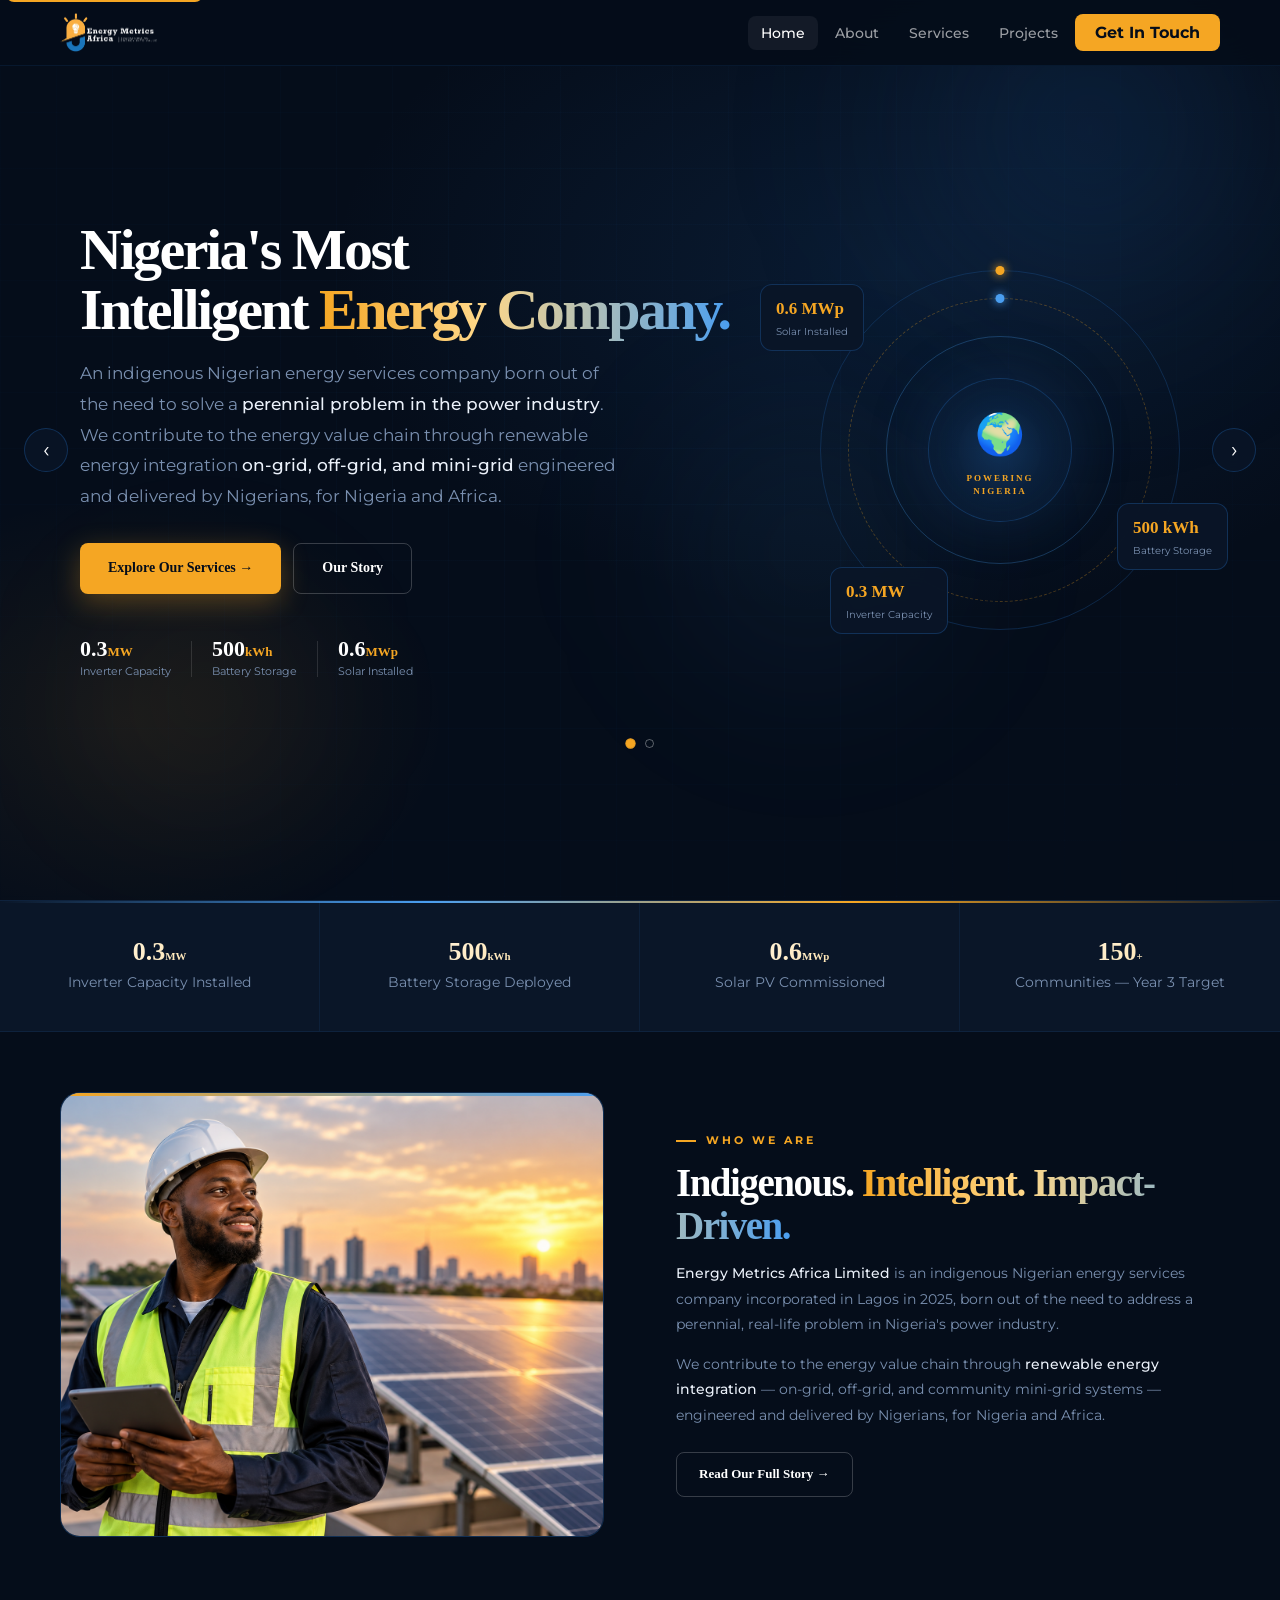
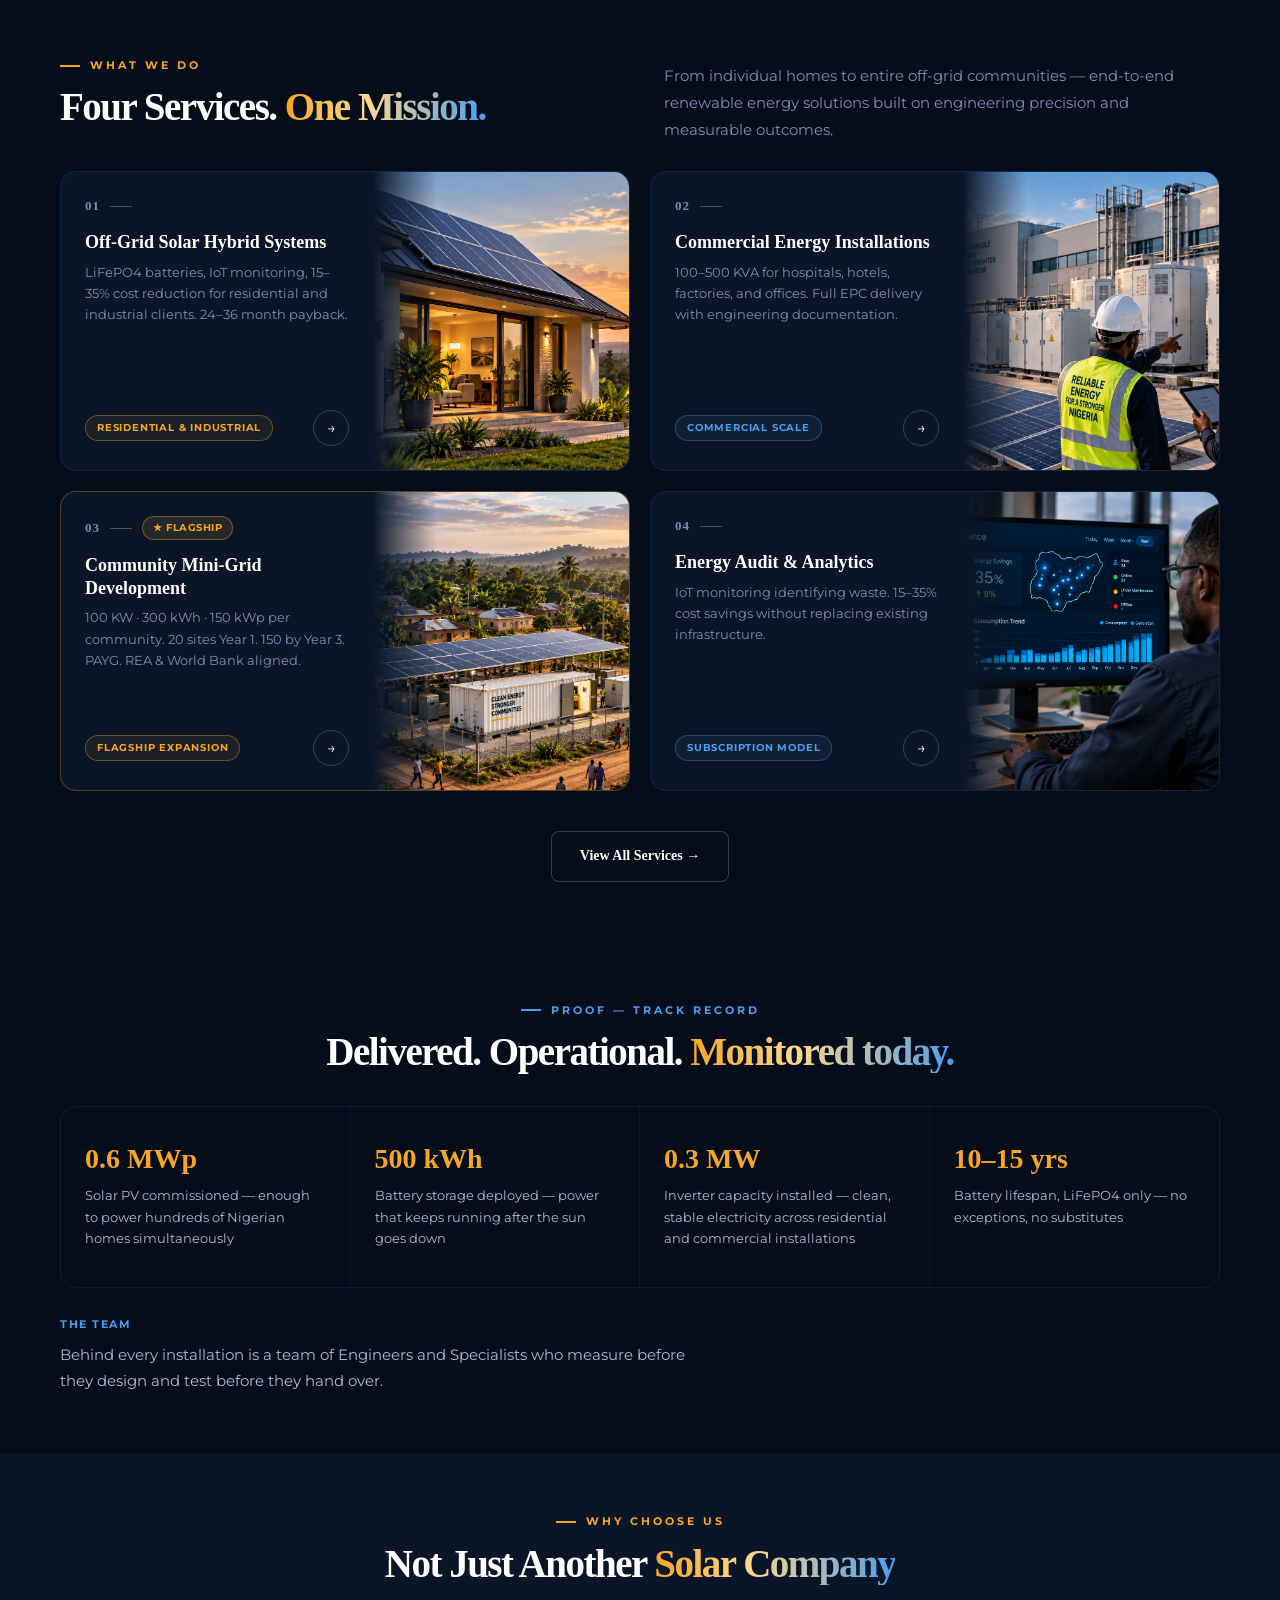
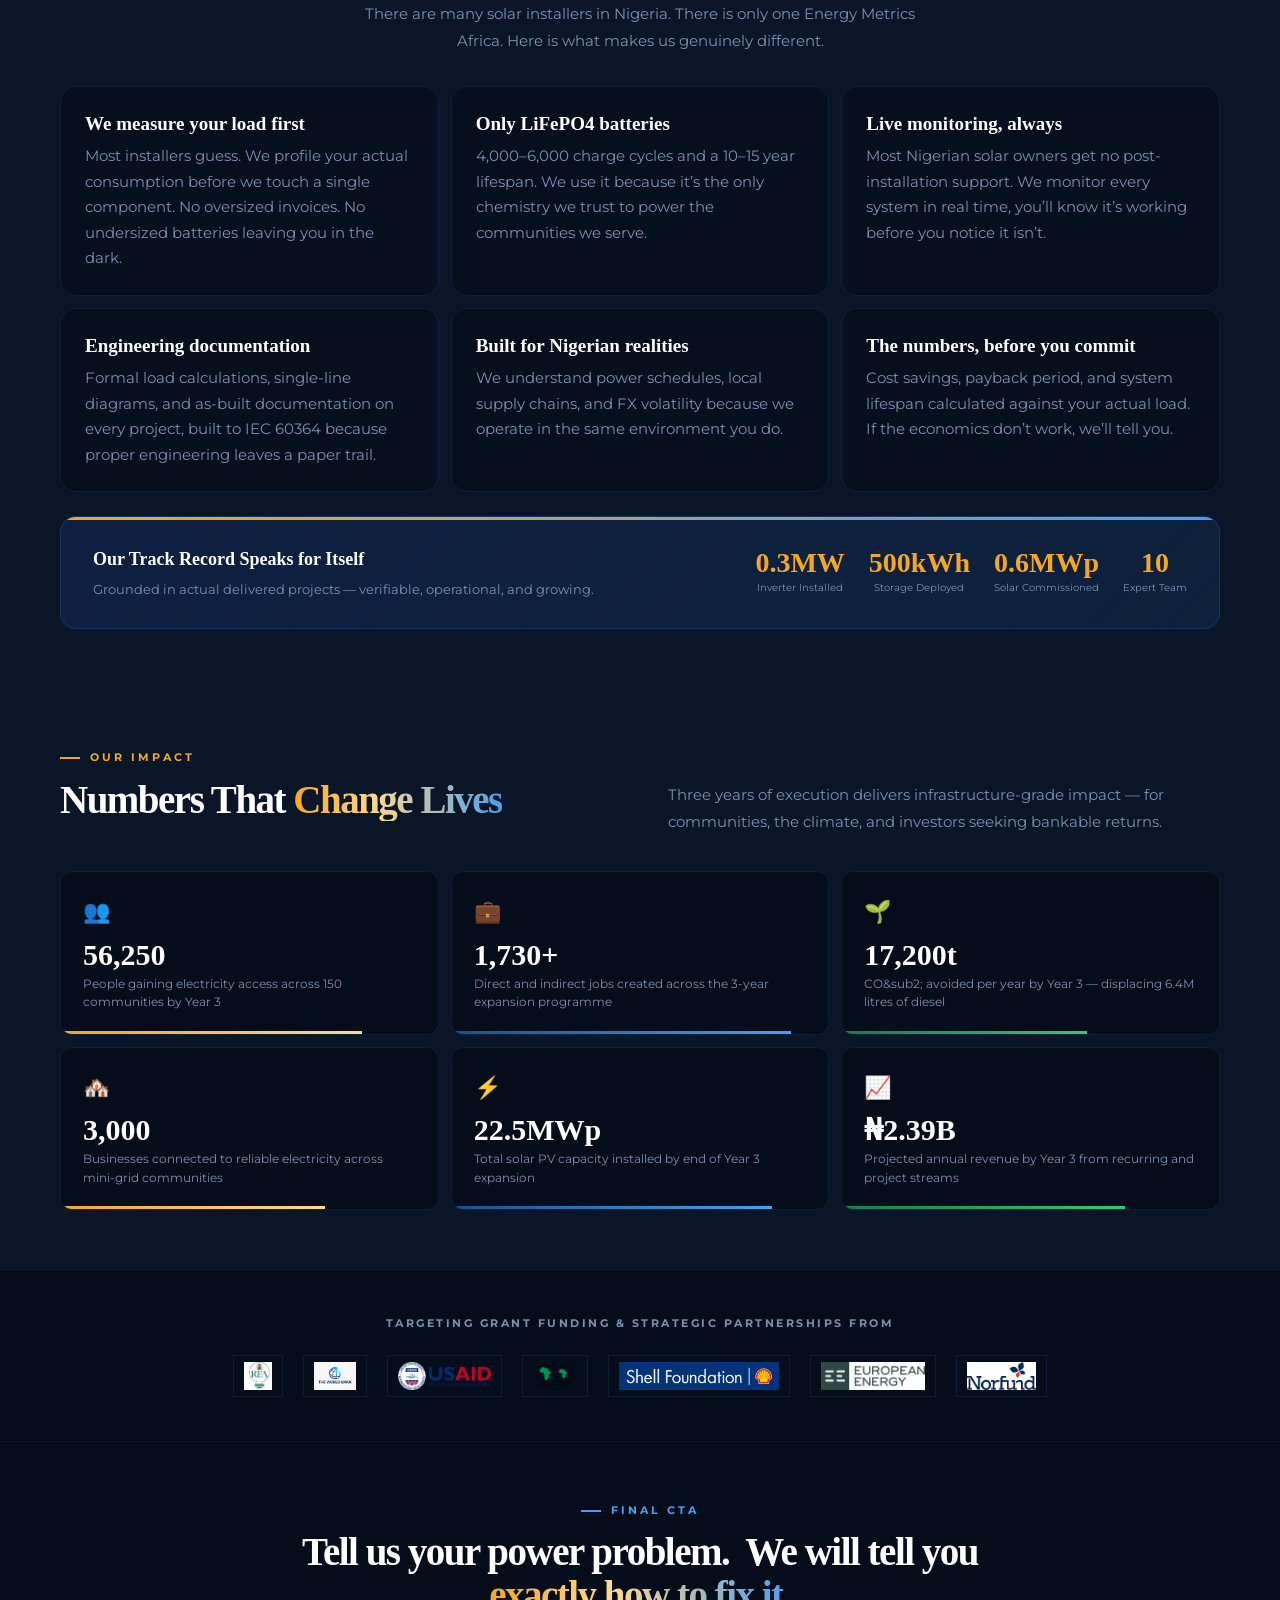
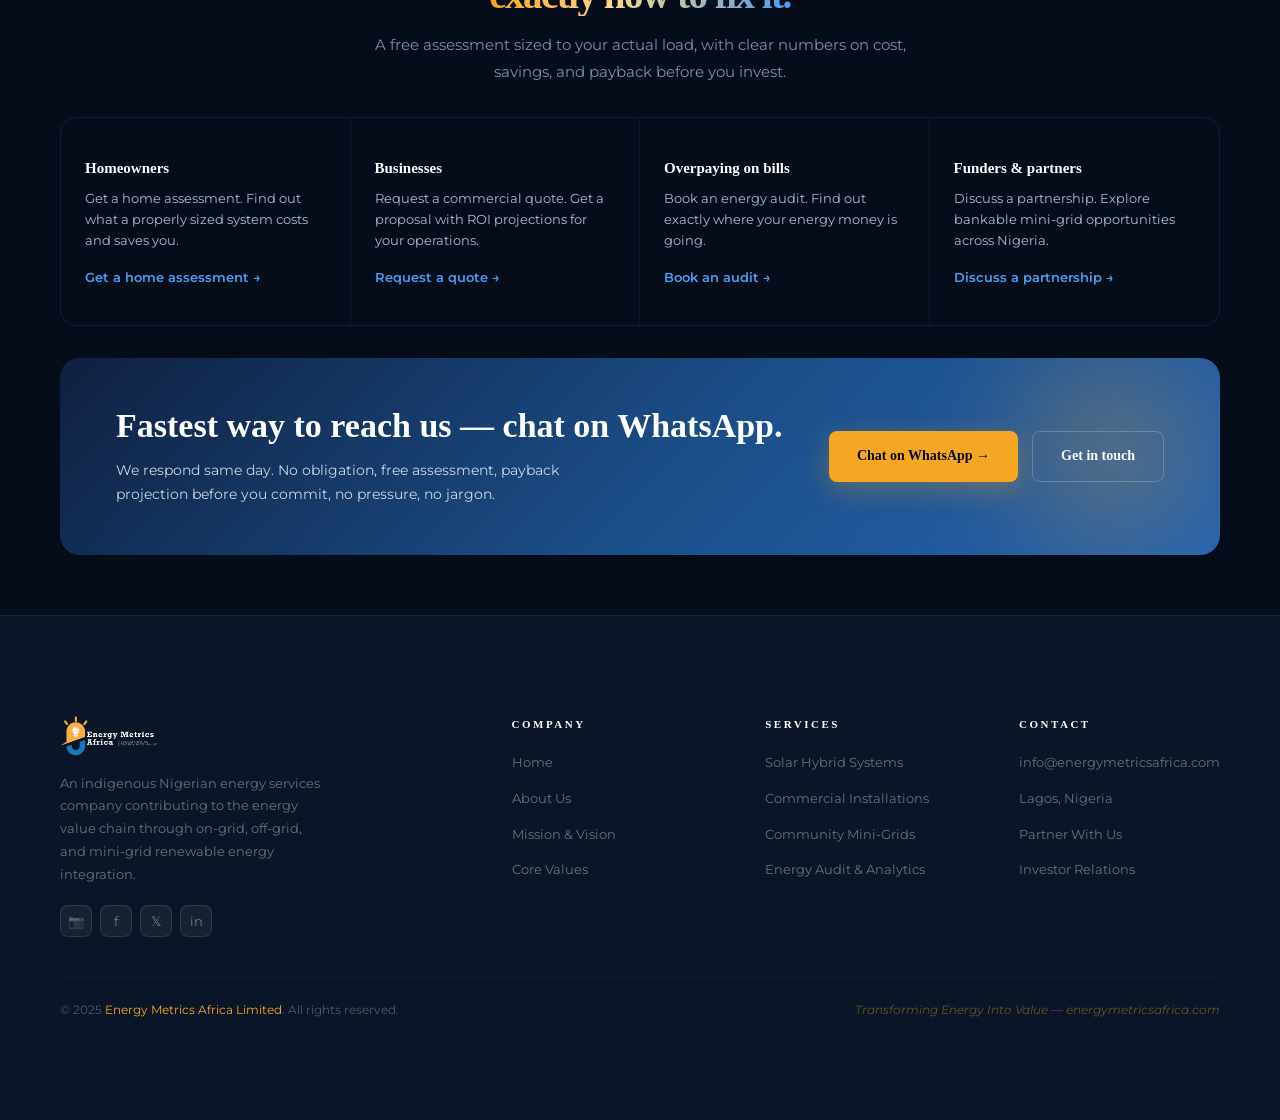
==== commit 17ab12cb: "Update hero title font size and clean up HTML formatting" ====
--- a/index.html
+++ b/index.html
@@ -132,10 +132,7 @@
           >Home</a
         ><a href="about.html" class="nav__drawer-link" data-nav="about.html"
           >About</a
-        ><a
-          href="services.html"
-          class="nav__drawer-link"
-          data-nav="services.html"
+        ><a href="/services" class="nav__drawer-link" data-nav="/services"
           >Services</a
         ><a
           href="projects.html"
@@ -166,9 +163,7 @@
                     &nbsp;&middot;&nbsp; Est. 2025
                   </div> -->
                   <h1 class="hero__title">
-                    Nigeria's Most<br />Intelligent<br /><em
-                      >Energy Company.</em
-                    >
+                    Nigeria's Most <br />Intelligent <em>Energy Company.</em>
                   </h1>
                   <p class="hero__desc">
                     An indigenous Nigerian energy services company born out of
@@ -569,7 +564,10 @@
         </div>
       </section>
 
-      <section class="section section--navy" aria-label="Proof and track record">
+      <section
+        class="section section--navy"
+        aria-label="Proof and track record"
+      >
         <div class="container">
           <div
             class="reveal"
@@ -602,9 +600,8 @@
               <div class="stat-box reveal d2">
                 <span class="proof-track-val">0.3 MW</span>
                 <p class="proof-track-text">
-                  Inverter capacity installed &mdash; clean, stable
-                  electricity across residential and commercial
-                  installations
+                  Inverter capacity installed &mdash; clean, stable electricity
+                  across residential and commercial installations
                 </p>
               </div>
               <div class="stat-box reveal d3">
@@ -619,9 +616,8 @@
           <div class="reveal">
             <div class="proof-track__footnote-label">The Team</div>
             <p class="proof-track__footnote-text">
-              Behind every installation is a team of Engineers and
-              Specialists who measure before they design and test before
-              they hand over.
+              Behind every installation is a team of Engineers and Specialists
+              who measure before they design and test before they hand over.
             </p>
           </div>
         </div>
@@ -642,8 +638,7 @@
             </h2>
             <p class="section-sub" style="margin: 0 auto">
               There are many solar installers in Nigeria. There is only one
-              Energy Metrics Africa. Here is what makes us genuinely
-              different.
+              Energy Metrics Africa. Here is what makes us genuinely different.
             </p>
           </div>
           <div class="why-grid">
@@ -911,8 +906,8 @@
               <span class="grad-text">exactly how to fix it.</span>
             </h2>
             <p class="section-sub" style="margin: 0 auto">
-              A free assessment sized to your actual load, with clear numbers
-              on cost, savings, and payback before you invest.
+              A free assessment sized to your actual load, with clear numbers on
+              cost, savings, and payback before you invest.
             </p>
           </div>
           <div class="cta-categories">
@@ -920,8 +915,8 @@
               <div class="stat-box reveal">
                 <h3 class="cta-cat__title">Homeowners</h3>
                 <p class="cta-cat__text">
-                  Get a home assessment. Find out what a properly sized
-                  system costs and saves you.
+                  Get a home assessment. Find out what a properly sized system
+                  costs and saves you.
                 </p>
                 <a href="/contact" class="cta-cat__link"
                   >Get a home assessment &rarr;</a
@@ -940,8 +935,8 @@
               <div class="stat-box reveal d2">
                 <h3 class="cta-cat__title">Overpaying on bills</h3>
                 <p class="cta-cat__text">
-                  Book an energy audit. Find out exactly where your energy
-                  money is going.
+                  Book an energy audit. Find out exactly where your energy money
+                  is going.
                 </p>
                 <a href="/contact" class="cta-cat__link"
                   >Book an audit &rarr;</a
@@ -978,9 +973,7 @@
                 rel="noopener noreferrer"
                 >Chat on WhatsApp &rarr;</a
               >
-              <a href="/contact" class="btn btn--outline-white"
-                >Get in touch</a
-              >
+              <a href="/contact" class="btn btn--outline-white">Get in touch</a>
             </div>
           </div>
         </div>
--- a/css/home.css
+++ b/css/home.css
@@ -339,7 +339,7 @@
 .hero__title {
   font-family: var(--font-ui);
   font-weight: 800;
-  font-size: clamp(28px, 6vw, 58px);
+  font-size: clamp(35px, 6vw, 58px);
   line-height: 1.04;
   letter-spacing: -2.5px;
   color: var(--white);
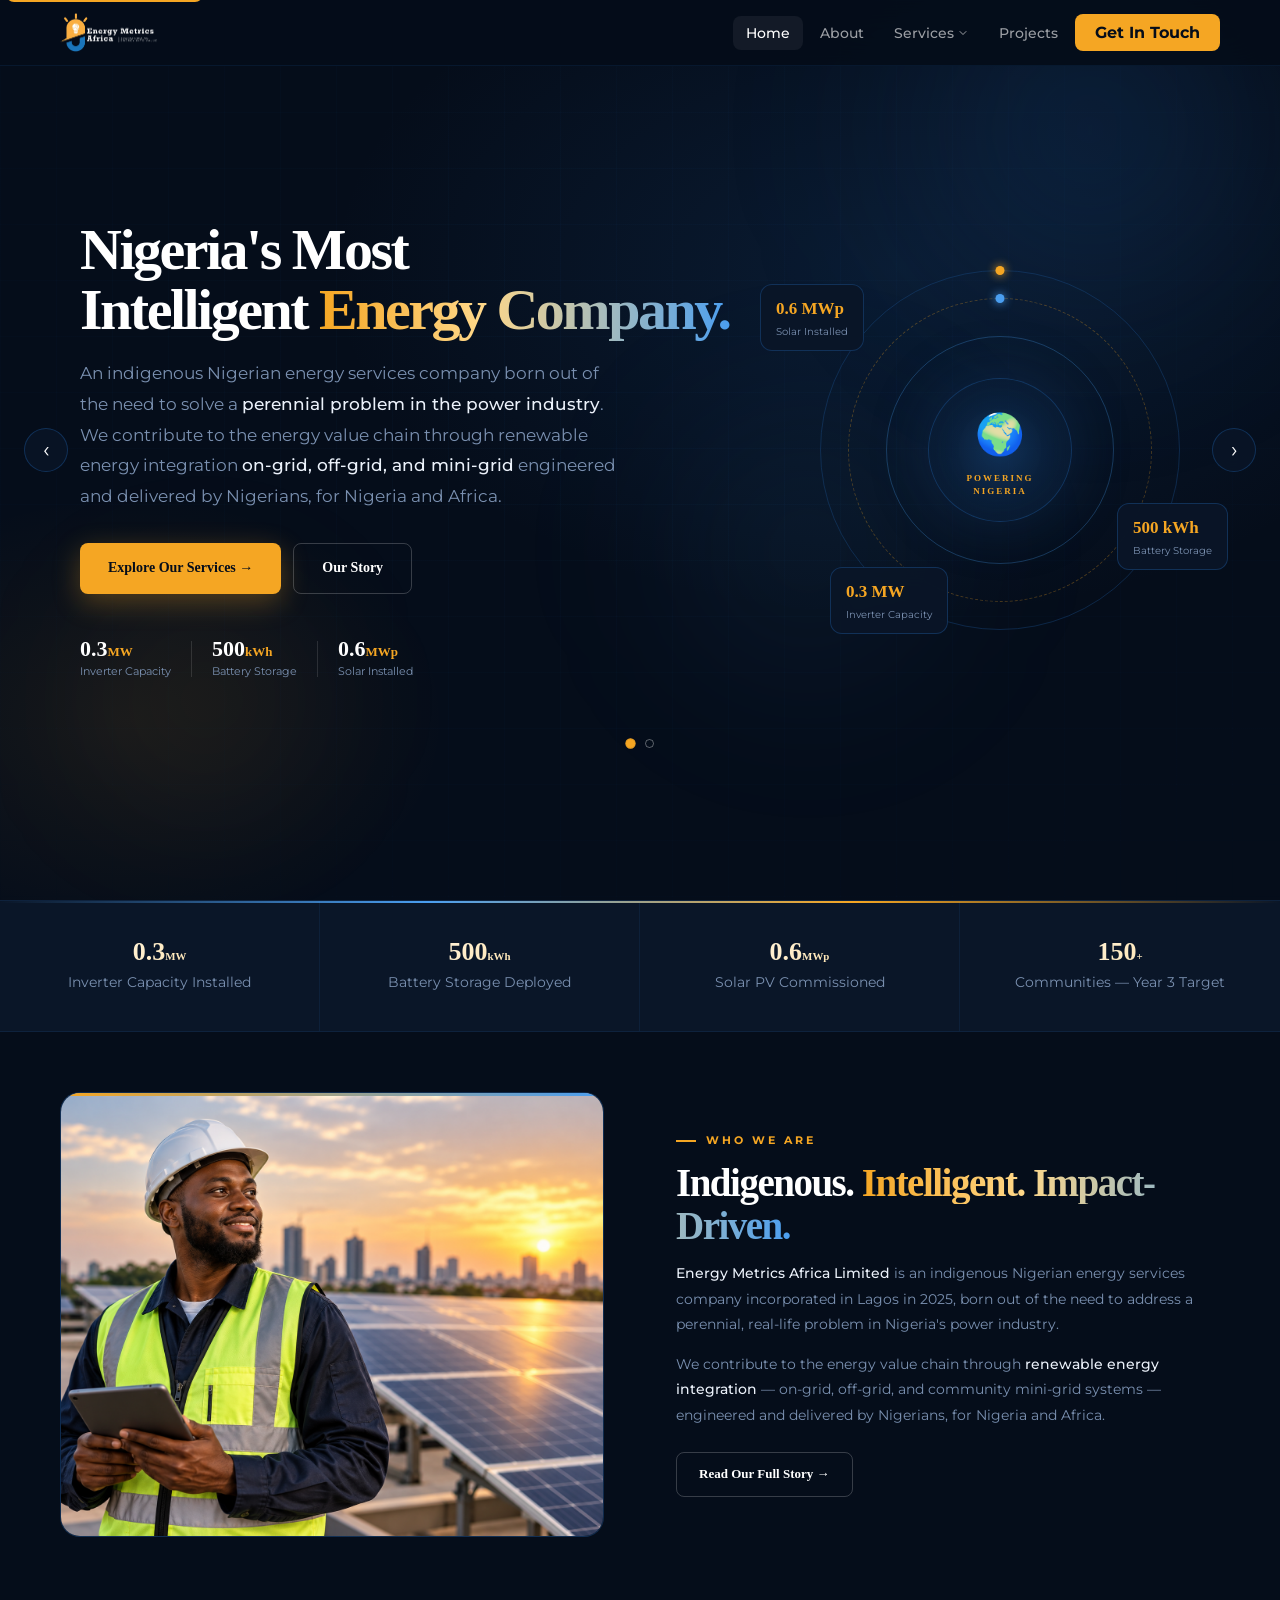
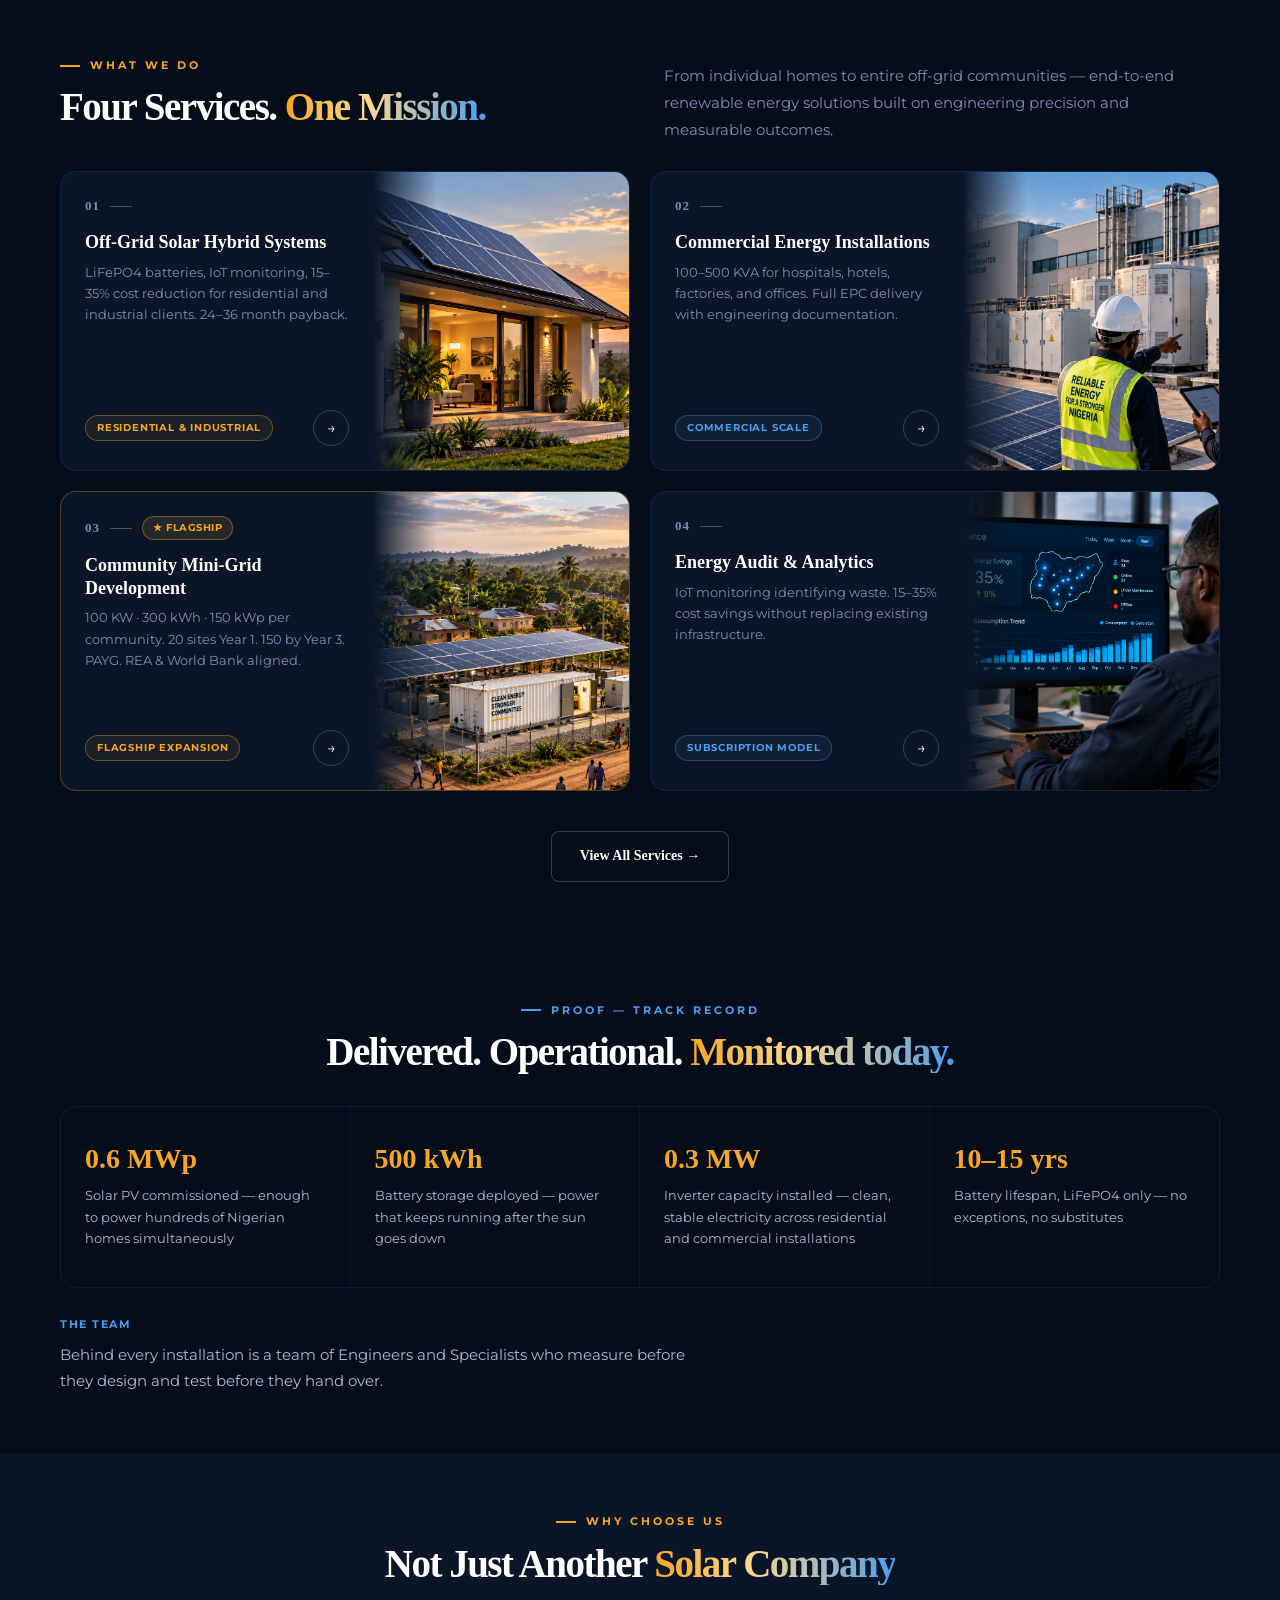
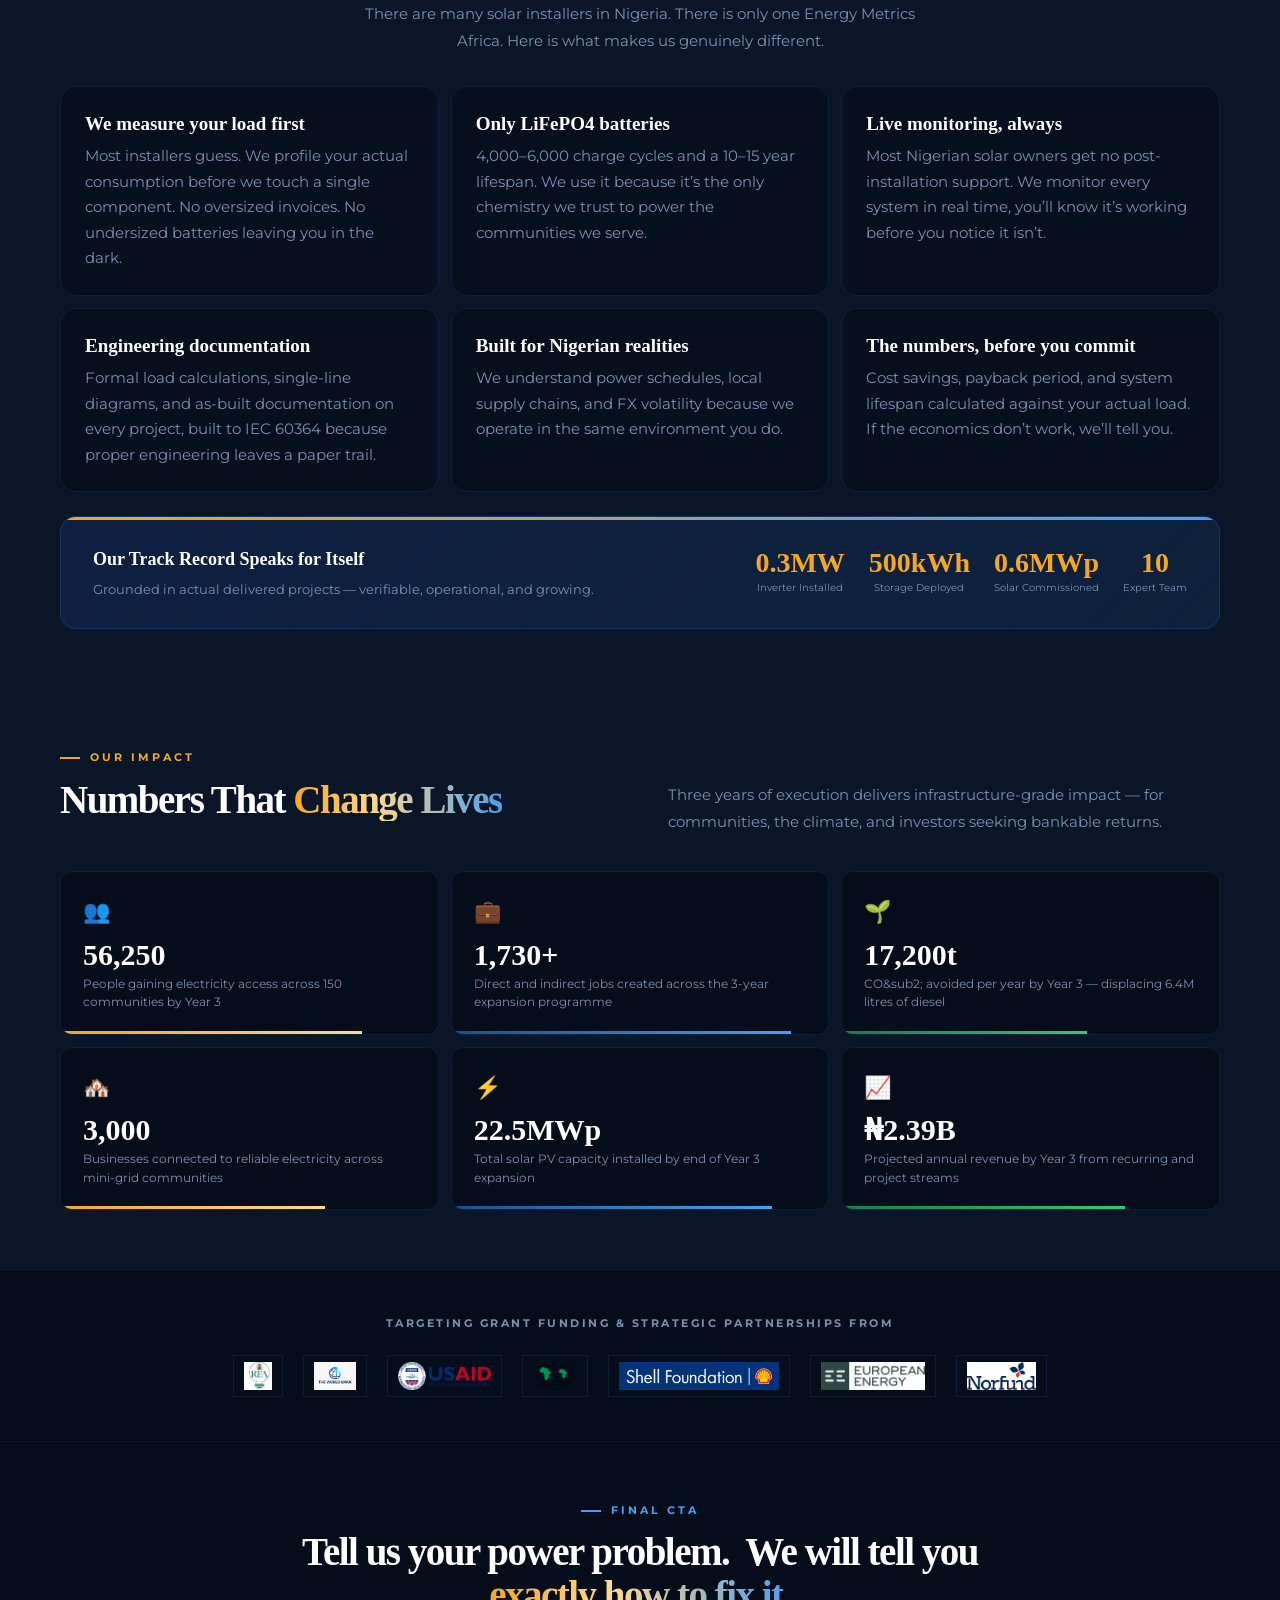
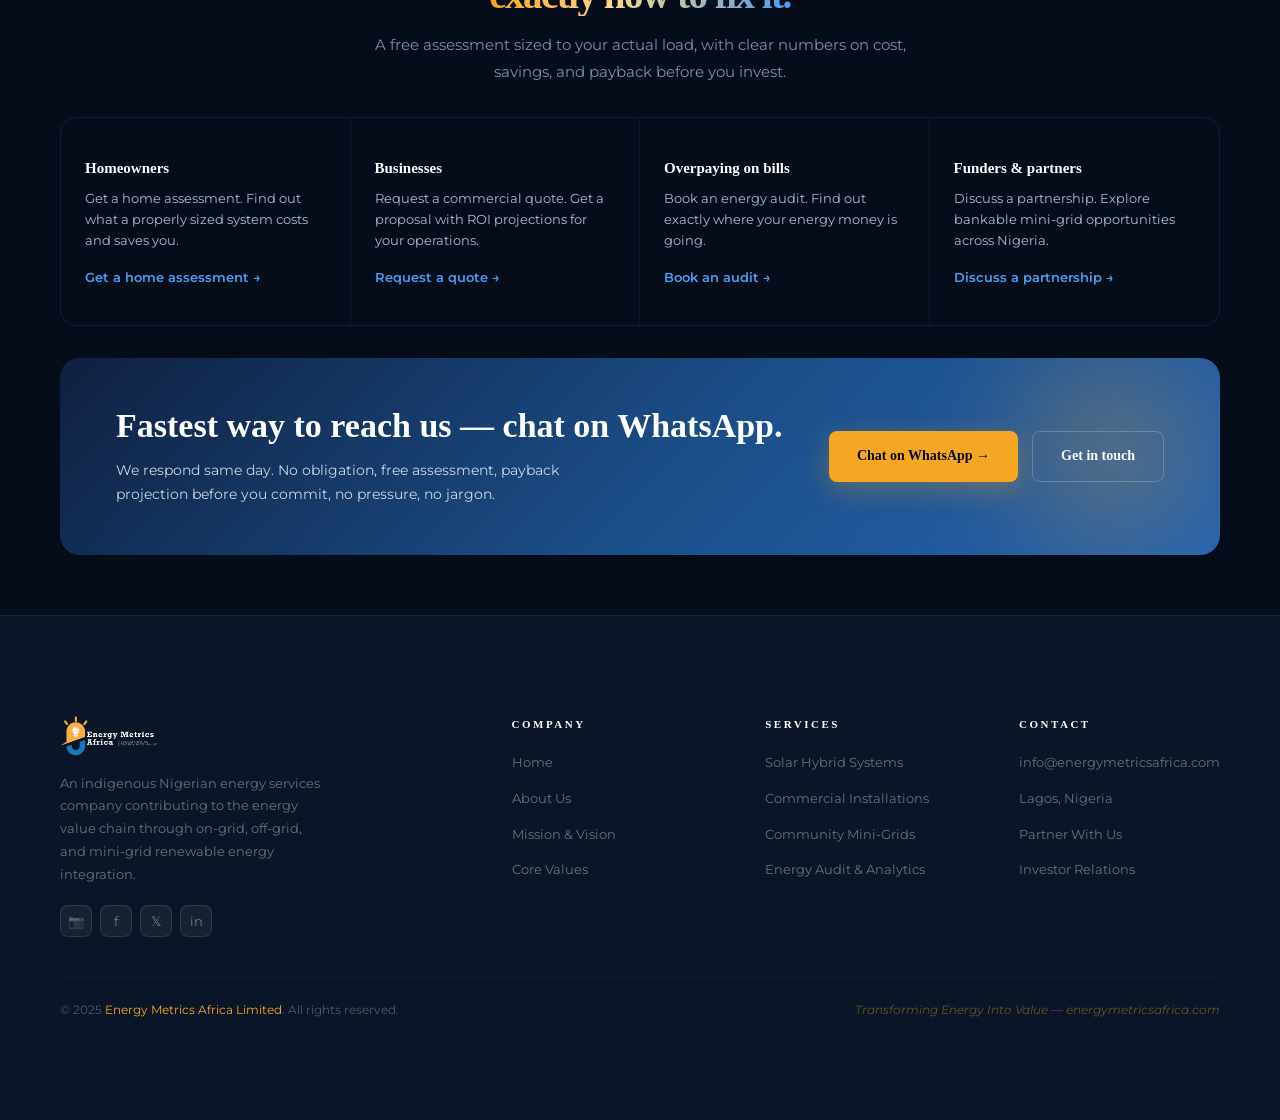
==== commit 5e611101: "Add dropdown menu for services and new Energy Audit & Analytics page - Updated navigation in project" ====
--- a/index.html
+++ b/index.html
@@ -93,10 +93,36 @@
           <li>
             <a href="/about" class="nav__link" data-nav="/about">About</a>
           </li>
-          <li>
+          <li class="nav__item nav__item--dropdown">
             <a href="/services" class="nav__link" data-nav="/services"
-              >Services</a
-            >
+              >Services<svg
+                class="nav__caret"
+                viewBox="0 0 24 24"
+                fill="none"
+                stroke="currentColor"
+                stroke-width="2"
+                stroke-linecap="round"
+                stroke-linejoin="round"
+                aria-hidden="true"
+              ><path d="m6 9 6 6 6-6" /></svg
+            ></a>
+            <div class="nav__dropdown">
+              <a
+                href="/services/off-grid-solar-hybrid-systems/"
+                class="nav__dropdown-link"
+                >Off-Grid Solar Hybrid Systems</a
+              >
+              <a
+                href="/services/commercial-energy-installations/"
+                class="nav__dropdown-link"
+                >Commercial Energy Installations</a
+              >
+              <a
+                href="/services/energy-audit-analytics/"
+                class="nav__dropdown-link"
+                >Energy Audit &amp; Analytics</a
+              >
+            </div>
           </li>
           <li>
             <a href="/projects" class="nav__link" data-nav="/projects"
@@ -134,6 +160,18 @@
           >About</a
         ><a href="/services" class="nav__drawer-link" data-nav="/services"
           >Services</a
+        ><a
+          href="/services/off-grid-solar-hybrid-systems/"
+          class="nav__drawer-sublink"
+          >Off-Grid Solar Hybrid Systems</a
+        ><a
+          href="/services/commercial-energy-installations/"
+          class="nav__drawer-sublink"
+          >Commercial Energy Installations</a
+        ><a
+          href="/services/energy-audit-analytics/"
+          class="nav__drawer-sublink"
+          >Energy Audit &amp; Analytics</a
         ><a
           href="projects.html"
           class="nav__drawer-link"
--- a/css/nav.css
+++ b/css/nav.css
@@ -164,3 +164,77 @@
   font-size: 15px;
   text-decoration: none;
 }
+
+/* ── SERVICES DROPDOWN (desktop) ──────────────────────── */
+.nav__item {
+  position: relative;
+}
+.nav__caret {
+  width: 12px;
+  height: 12px;
+  margin-left: 3px;
+  vertical-align: -1px;
+  transition: transform 0.2s ease;
+}
+.nav__item--dropdown:hover .nav__caret,
+.nav__item--dropdown:focus-within .nav__caret {
+  transform: rotate(180deg);
+}
+.nav__dropdown {
+  position: absolute;
+  top: 100%;
+  left: 0;
+  z-index: 5;
+  min-width: 260px;
+  padding: 8px;
+  background: var(--navy-2);
+  border: 1px solid var(--card-border);
+  border-radius: var(--r-lg);
+  box-shadow: 0 16px 32px rgba(0, 0, 0, 0.35);
+  opacity: 0;
+  visibility: hidden;
+  transform: translateY(-6px);
+  transition:
+    opacity 0.18s ease,
+    transform 0.18s ease,
+    visibility 0.18s;
+}
+.nav__item--dropdown:hover .nav__dropdown,
+.nav__item--dropdown:focus-within .nav__dropdown {
+  opacity: 1;
+  visibility: visible;
+  transform: none;
+}
+.nav__dropdown-link {
+  display: block;
+  padding: 10px 12px;
+  border-radius: var(--r-md);
+  font-size: 13.5px;
+  font-weight: 500;
+  color: rgba(255, 255, 255, 0.7);
+  text-decoration: none;
+  transition: var(--t);
+}
+.nav__dropdown-link:hover,
+.nav__dropdown-link:focus {
+  color: var(--white);
+  background: rgba(255, 255, 255, 0.06);
+}
+
+/* ── SERVICES SUB-LINKS (mobile drawer) ───────────────── */
+.nav__drawer-sublink {
+  display: block;
+  padding: 10px 18px 10px 34px;
+  border-radius: var(--r-lg);
+  font-size: 14px;
+  font-weight: 500;
+  color: rgba(255, 255, 255, 0.45);
+  text-decoration: none;
+  border: 1px solid transparent;
+  transition: var(--t);
+}
+.nav__drawer-sublink:hover,
+.nav__drawer-sublink:focus {
+  color: var(--white);
+  background: rgba(27, 79, 138, 0.15);
+}
--- a/css/home.css
+++ b/css/home.css
@@ -338,7 +338,7 @@
 }
 .hero__title {
   font-family: var(--font-ui);
-  font-weight: 800;
+  font-weight: 800 !important;
   font-size: clamp(35px, 6vw, 58px);
   line-height: 1.04;
   letter-spacing: -2.5px;
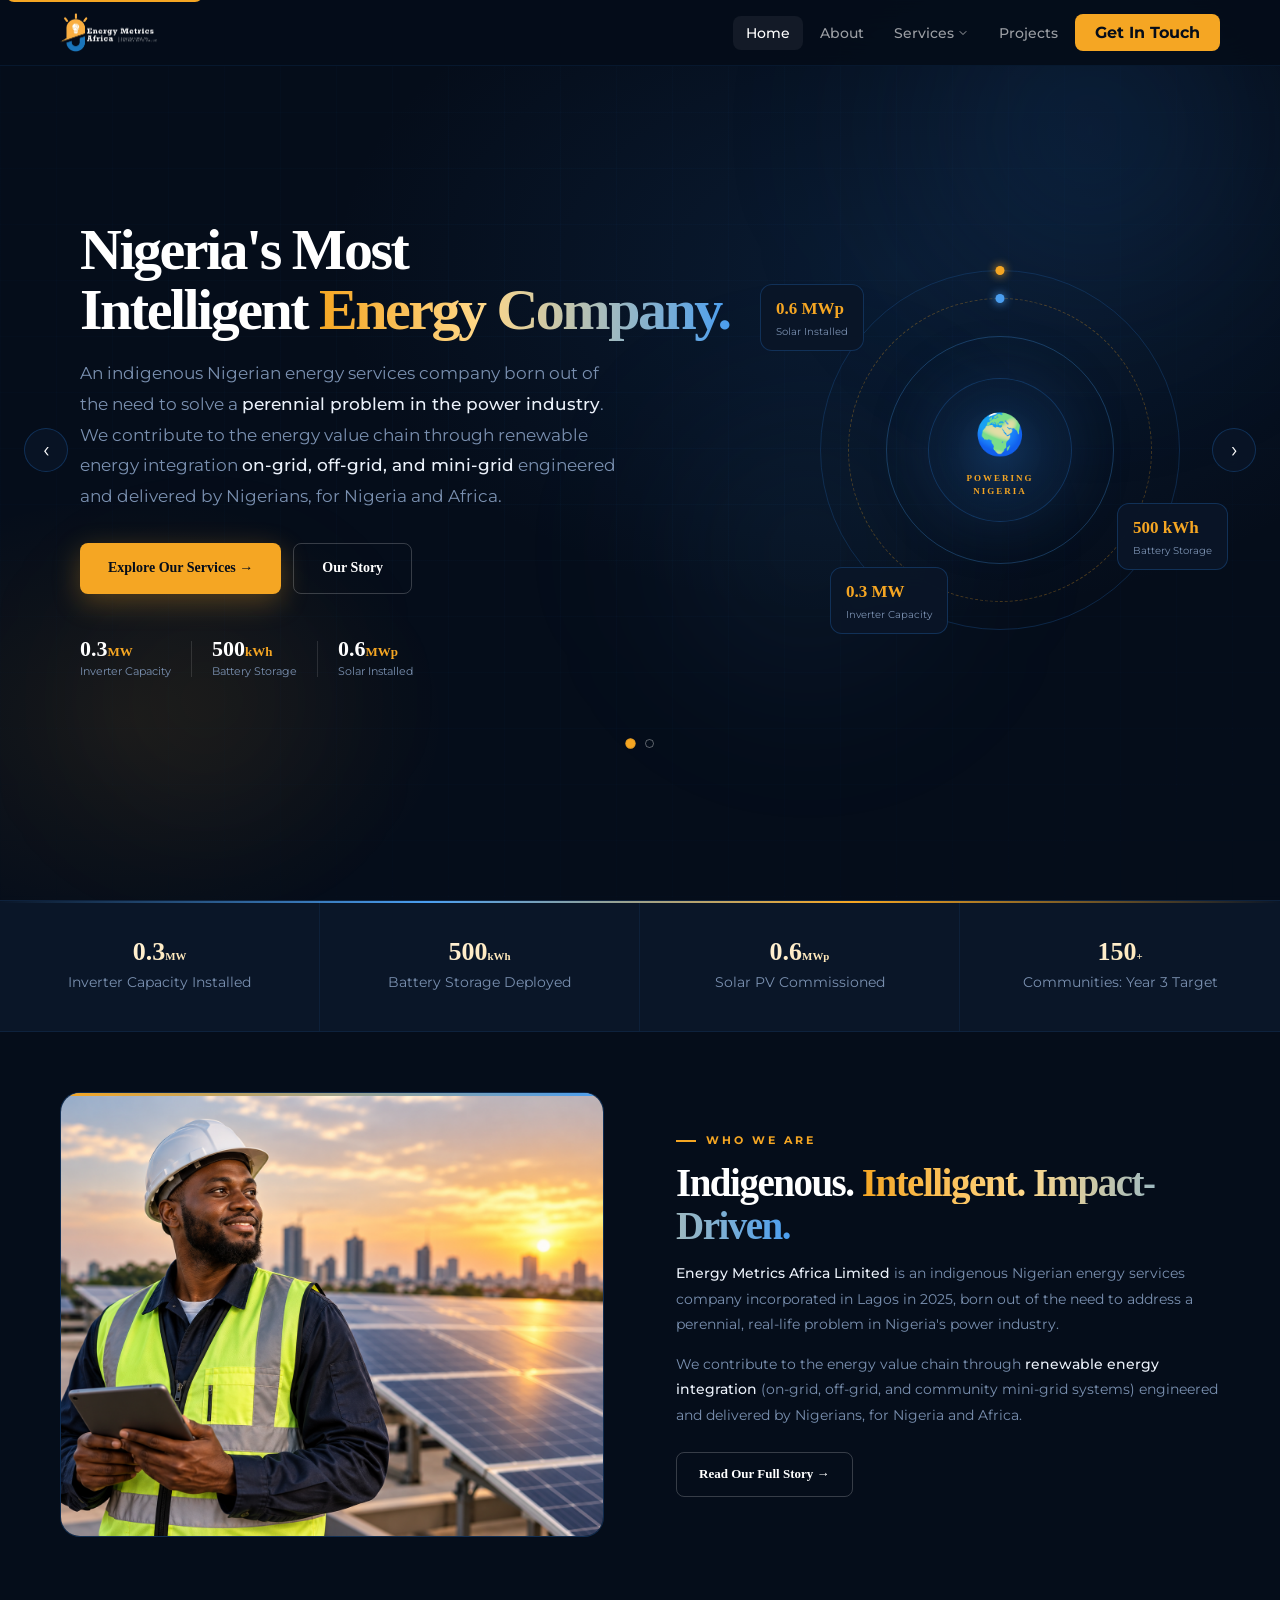
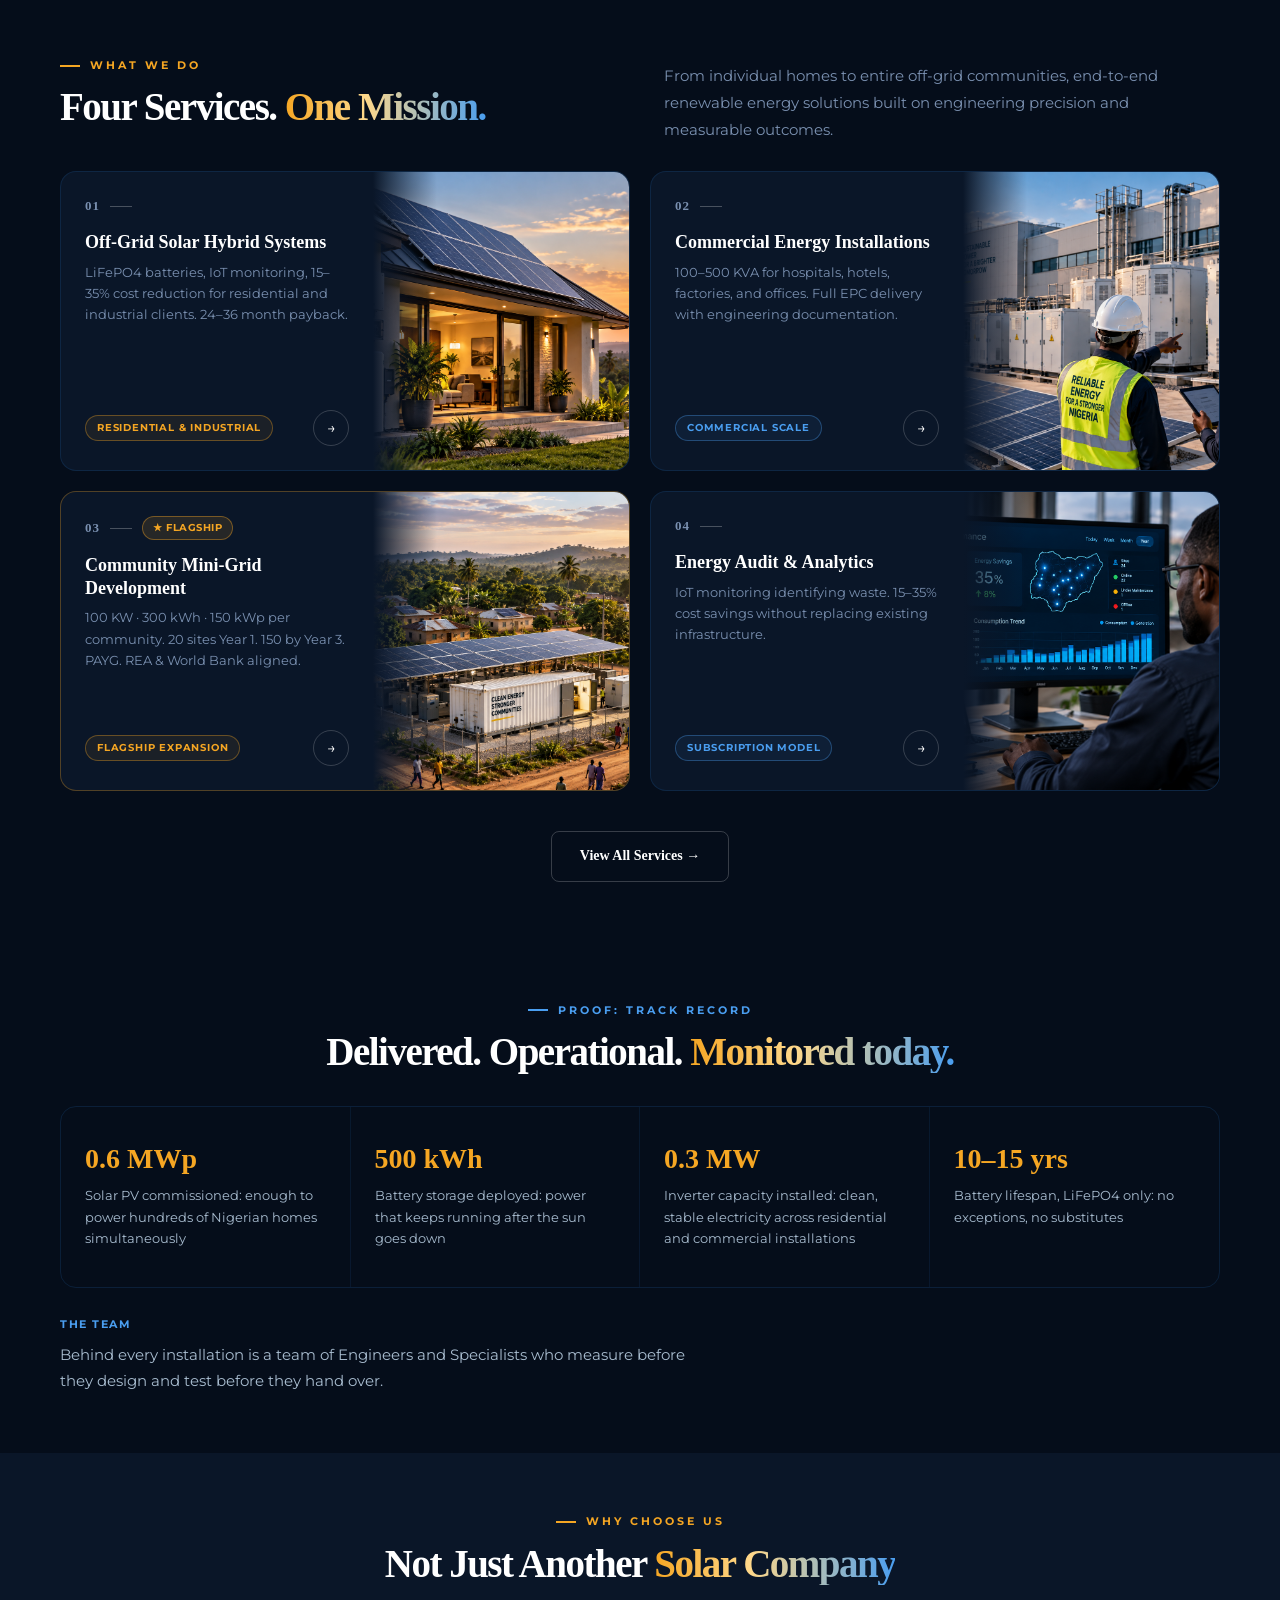
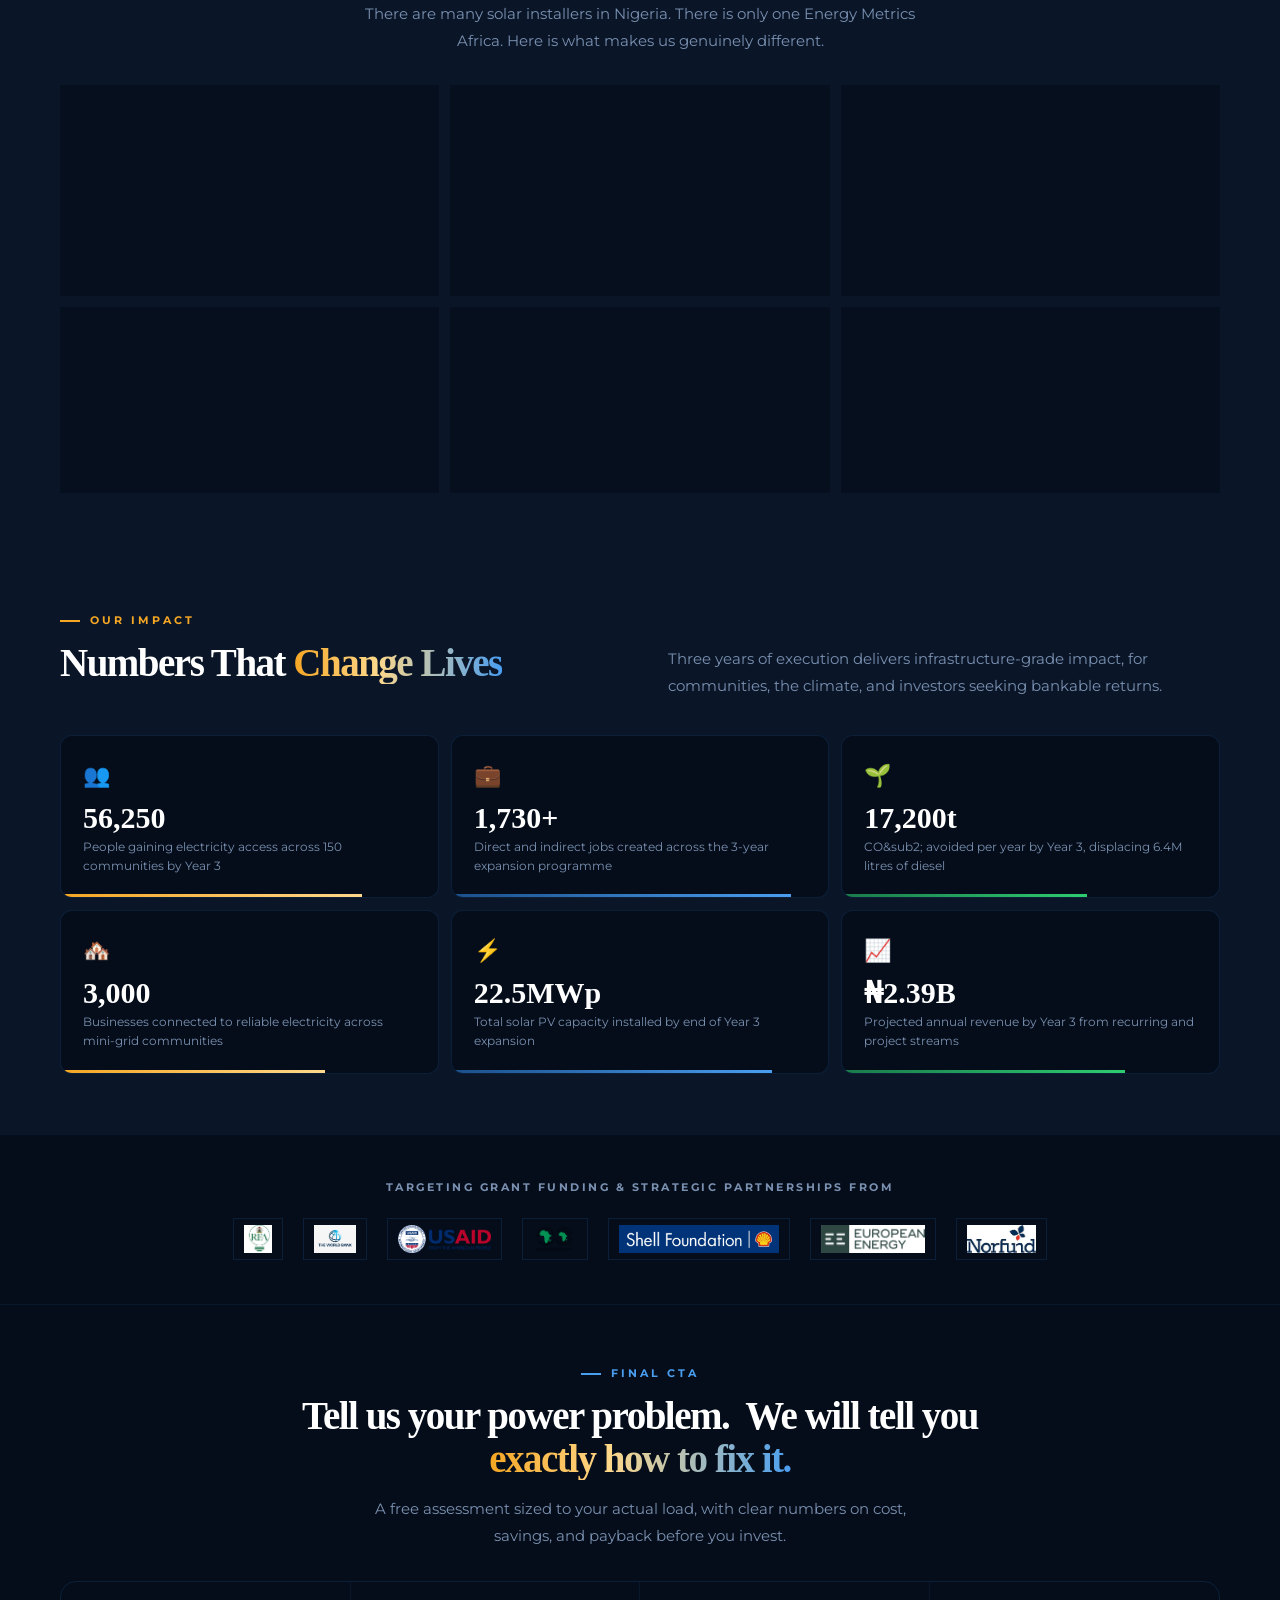
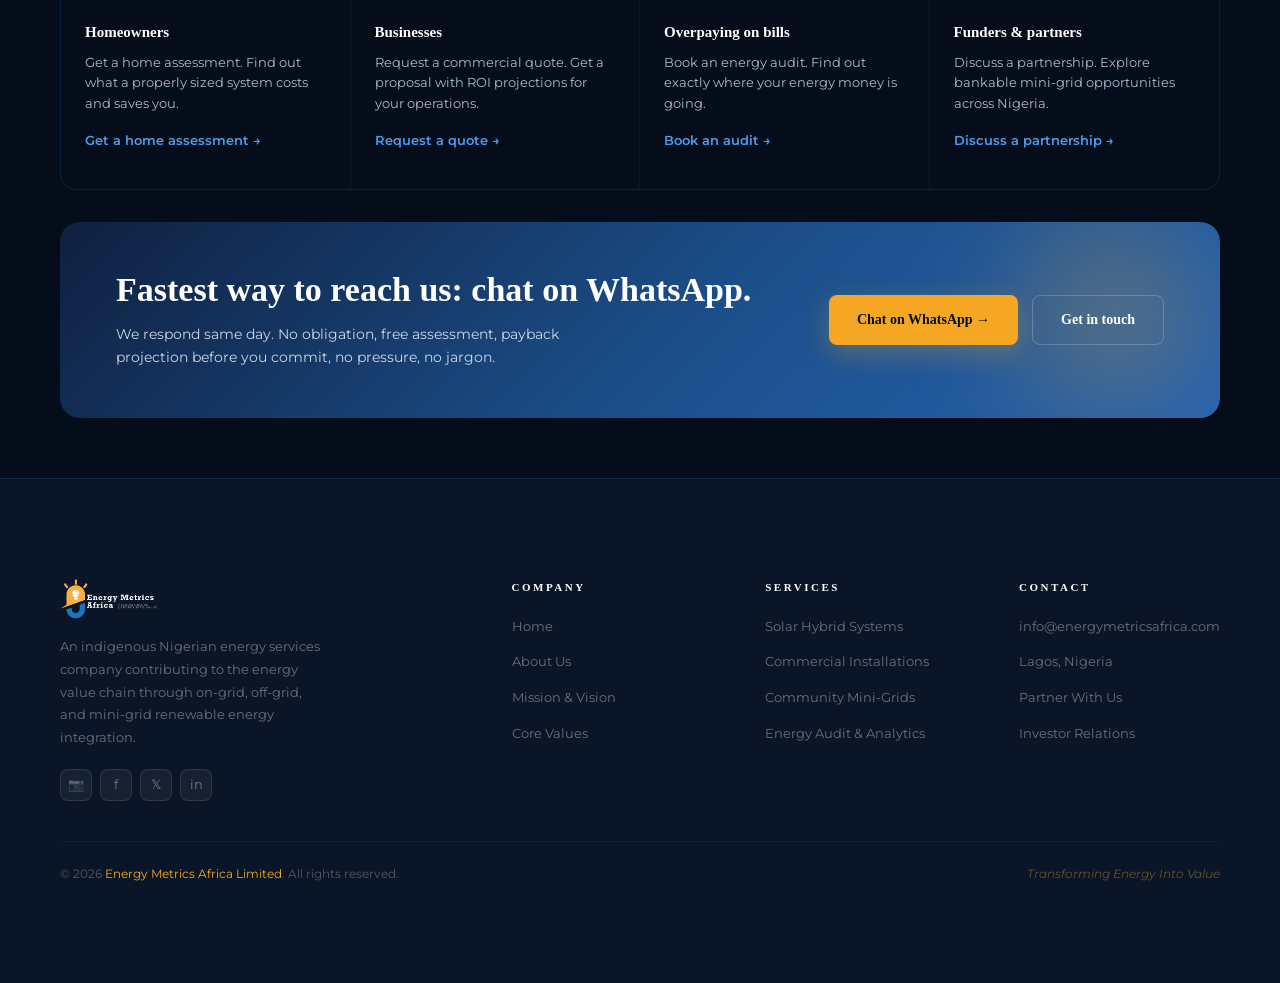
==== commit 4dfdfffe: "Refactor CSS styles by removing unused mission/vision and value card styles; update home.css by remo" ====
--- a/index.html
+++ b/index.html
@@ -5,7 +5,7 @@
     <meta name="viewport" content="width=device-width, initial-scale=1.0" />
     <meta
       name="description"
-      content="An indigenous Nigerian energy services company born out of the need to solve a perennial problem in the power industry — delivering on-grid, off-grid, and mini-grid renewable energy integration."
+      content="An indigenous Nigerian energy services company born out of the need to solve a perennial problem in the power industry, delivering on-grid, off-grid, and mini-grid renewable energy integration."
     />
     <meta
       name="keywords"
@@ -17,7 +17,7 @@
     <meta property="og:title" content="Home | Energy Metrics Africa" />
     <meta
       property="og:description"
-      content="An indigenous Nigerian energy services company born out of the need to solve a perennial problem in the power industry — delivering on-grid, off-grid, and mini-grid renewable energy integration."
+      content="An indigenous Nigerian energy services company born out of the need to solve a perennial problem in the power industry, delivering on-grid, off-grid, and mini-grid renewable energy integration."
     />
     <meta
       property="og:image"
@@ -29,7 +29,7 @@
     <meta name="twitter:title" content="Home | Energy Metrics Africa" />
     <meta
       name="twitter:description"
-      content="An indigenous Nigerian energy services company born out of the need to solve a perennial problem in the power industry — delivering on-grid, off-grid, and mini-grid renewable energy integration."
+      content="An indigenous Nigerian energy services company born out of the need to solve a perennial problem in the power industry, delivering on-grid, off-grid, and mini-grid renewable energy integration."
     />
     <meta
       name="twitter:image"
@@ -118,6 +118,11 @@
                 >Commercial Energy Installations</a
               >
               <a
+                href="/services/community-mini-grid-development/"
+                class="nav__dropdown-link"
+                >Community Mini-Grid Development</a
+              >
+              <a
                 href="/services/energy-audit-analytics/"
                 class="nav__dropdown-link"
                 >Energy Audit &amp; Analytics</a
@@ -168,6 +173,10 @@
           href="/services/commercial-energy-installations/"
           class="nav__drawer-sublink"
           >Commercial Energy Installations</a
+        ><a
+          href="/services/community-mini-grid-development/"
+          class="nav__drawer-sublink"
+          >Community Mini-Grid Development</a
         ><a
           href="/services/energy-audit-analytics/"
           class="nav__drawer-sublink"
@@ -365,7 +374,7 @@
           </div>
           <div class="stat-box reveal d3">
             <span class="stat-val">150<span class="stat-unit">+</span></span>
-            <p class="stat-label">Communities &mdash; Year 3 Target</p>
+            <p class="stat-label">Communities: Year 3 Target</p>
           </div>
         </div>
       </div>
@@ -405,9 +414,8 @@
                 <strong style="color: var(--off-white)"
                   >renewable energy integration</strong
                 >
-                &mdash; on-grid, off-grid, and community mini-grid systems
-                &mdash; engineered and delivered by Nigerians, for Nigeria and
-                Africa.
+                (on-grid, off-grid, and community mini-grid systems) engineered
+                and delivered by Nigerians, for Nigeria and Africa.
               </p>
               <!-- <div class="pillars">
                 <div class="pillar">
@@ -425,7 +433,7 @@
                   <div>
                     <h4>Full Value Chain Coverage</h4>
                     <p>
-                      On-grid, off-grid, mini-grid &mdash; from residential
+                      On-grid, off-grid, mini-grid: from residential
                       scale to community-scale infrastructure.
                     </p>
                   </div>
@@ -436,7 +444,7 @@
                     <h4>Measured, Verified Impact</h4>
                     <p>
                       0.3MW inverter &middot; 500kWh storage &middot; 0.6MWp
-                      solar &mdash; all delivered, operational, and monitored.
+                      solar, all delivered, operational, and monitored.
                     </p>
                   </div>
                 </div>
@@ -465,7 +473,7 @@
             </div>
             <div class="reveal d2">
               <p class="section-sub">
-                From individual homes to entire off-grid communities &mdash;
+                From individual homes to entire off-grid communities,
                 end-to-end renewable energy solutions built on engineering
                 precision and measurable outcomes.
               </p>
@@ -536,7 +544,7 @@
             <a
               href="/services/community-mini-grid-development/"
               class="spc spc--flag reveal d3"
-              aria-label="View details: Community Mini-Grid Development — Flagship service"
+              aria-label="View details: Community Mini-Grid Development, Flagship service"
             >
               <div class="spc__content">
                 <div class="spc__num-row">
@@ -612,7 +620,7 @@
             style="text-align: center; max-width: 700px; margin: 0 auto 32px"
           >
             <div class="eyebrow eyebrow--center eyebrow--blue">
-              Proof &mdash; Track Record
+              Proof: Track Record
             </div>
             <h2 class="section-title">
               Delivered. Operational.
@@ -624,28 +632,28 @@
               <div class="stat-box reveal">
                 <span class="proof-track-val">0.6 MWp</span>
                 <p class="proof-track-text">
-                  Solar PV commissioned &mdash; enough to power hundreds of
+                  Solar PV commissioned: enough to power hundreds of
                   Nigerian homes simultaneously
                 </p>
               </div>
               <div class="stat-box reveal d1">
                 <span class="proof-track-val">500 kWh</span>
                 <p class="proof-track-text">
-                  Battery storage deployed &mdash; power that keeps running
+                  Battery storage deployed: power that keeps running
                   after the sun goes down
                 </p>
               </div>
               <div class="stat-box reveal d2">
                 <span class="proof-track-val">0.3 MW</span>
                 <p class="proof-track-text">
-                  Inverter capacity installed &mdash; clean, stable electricity
+                  Inverter capacity installed: clean, stable electricity
                   across residential and commercial installations
                 </p>
               </div>
               <div class="stat-box reveal d3">
                 <span class="proof-track-val">10&ndash;15 yrs</span>
                 <p class="proof-track-text">
-                  Battery lifespan, LiFePO4 only &mdash; no exceptions, no
+                  Battery lifespan, LiFePO4 only: no exceptions, no
                   substitutes
                 </p>
               </div>
@@ -734,35 +742,6 @@
               </p>
             </div>
           </div>
-          <div class="proof-bar reveal">
-            <div>
-              <h3 class="proof-bar__title">
-                Our Track Record Speaks for Itself
-              </h3>
-              <p class="proof-bar__sub">
-                Grounded in actual delivered projects &mdash; verifiable,
-                operational, and growing.
-              </p>
-            </div>
-            <div class="proof-bar__stats">
-              <div class="pbs">
-                <span class="pbs__val">0.3MW</span>
-                <div class="pbs__label">Inverter Installed</div>
-              </div>
-              <div class="pbs">
-                <span class="pbs__val">500kWh</span>
-                <div class="pbs__label">Storage Deployed</div>
-              </div>
-              <div class="pbs">
-                <span class="pbs__val">0.6MWp</span>
-                <div class="pbs__label">Solar Commissioned</div>
-              </div>
-              <div class="pbs">
-                <span class="pbs__val">10</span>
-                <div class="pbs__label">Expert Team</div>
-              </div>
-            </div>
-          </div>
         </div>
       </section>
 
@@ -777,8 +756,8 @@
             </div>
             <div class="reveal d2">
               <p class="section-sub">
-                Three years of execution delivers infrastructure-grade impact
-                &mdash; for communities, the climate, and investors seeking
+                Three years of execution delivers infrastructure-grade impact,
+                for communities, the climate, and investors seeking
                 bankable returns.
               </p>
             </div>
@@ -833,7 +812,7 @@
               <span class="imp-icon" aria-hidden="true">🌱</span
               ><span class="imp-val">17,200t</span>
               <p class="imp-label">
-                CO&sub2; avoided per year by Year 3 &mdash; displacing 6.4M
+                CO&sub2; avoided per year by Year 3, displacing 6.4M
                 litres of diesel
               </p>
             </div>
@@ -996,7 +975,7 @@
             <div class="whatsapp-banner__glow" aria-hidden="true"></div>
             <div class="whatsapp-banner__content">
               <h3 class="whatsapp-banner__title">
-                Fastest way to reach us &mdash; chat on WhatsApp.
+                Fastest way to reach us: chat on WhatsApp.
               </h3>
               <p class="whatsapp-banner__text">
                 We respond same day. No obligation, free assessment, payback
@@ -1103,12 +1082,10 @@
         </div>
         <div class="footer__bottom">
           <p>
-            &copy; 2025 <span>Energy Metrics Africa Limited</span>. All rights
+            &copy; 2026 <span>Energy Metrics Africa Limited</span>. All rights
             reserved.
           </p>
-          <p class="footer__tagline">
-            Transforming Energy Into Value &mdash; energymetricsafrica.com
-          </p>
+          <p class="footer__tagline">Transforming Energy Into Value</p>
         </div>
       </div>
     </footer>
--- a/css/base.css
+++ b/css/base.css
@@ -548,189 +548,6 @@
   max-width: 560px;
 }
 
-/* ── MISSION/VISION CARDS ──────────────────────────────── */
-.mv-grid {
-  display: grid;
-  gap: 18px;
-}
-@media (min-width: 768px) {
-  .mv-grid {
-    grid-template-columns: 1fr 1fr;
-  }
-}
-.mv-card {
-  border-radius: var(--r-2xl);
-  padding: 36px;
-  position: relative;
-  overflow: hidden;
-  transition: transform 0.3s;
-}
-.mv-card:hover {
-  transform: translateY(-4px);
-}
-.mv-card--blue {
-  background: linear-gradient(
-    135deg,
-    rgba(27, 79, 138, 0.2),
-    rgba(10, 22, 40, 0.8)
-  );
-  border: 1px solid rgba(27, 79, 138, 0.45);
-}
-.mv-card--gold {
-  background: linear-gradient(
-    135deg,
-    rgba(245, 166, 35, 0.08),
-    rgba(10, 22, 40, 0.8)
-  );
-  border: 1px solid rgba(245, 166, 35, 0.3);
-}
-.mv-card__bar {
-  height: 3px;
-  border-radius: 3px;
-  margin-bottom: 24px;
-}
-.mv-card__bar--blue {
-  background: linear-gradient(90deg, var(--blue), var(--blue-glow));
-}
-.mv-card__bar--gold {
-  background: linear-gradient(90deg, var(--gold), var(--gold-light));
-}
-.mv-card__type {
-  font-size: 11px;
-  font-weight: 700;
-  letter-spacing: 2px;
-  text-transform: uppercase;
-  margin-bottom: 8px;
-}
-.mv-card__type--blue {
-  color: var(--blue-glow);
-}
-.mv-card__type--gold {
-  color: var(--gold);
-}
-.mv-card__icon {
-  font-size: 36px;
-  margin-bottom: 14px;
-  display: block;
-}
-.mv-card__title {
-  font-family: var(--font-ui);
-  font-weight: 800;
-  font-size: 19px;
-  color: var(--white);
-  margin-bottom: 12px;
-  line-height: 1.3;
-}
-.mv-card__body {
-  font-size: 14px;
-  color: var(--muted);
-  line-height: 1.82;
-}
-.mv-card__body strong {
-  color: var(--off-white);
-  font-weight: 500;
-}
-
-/* ── VALUE CARDS ───────────────────────────────────────── */
-.values-grid {
-  display: grid;
-  gap: 14px;
-}
-@media (min-width: 640px) {
-  .values-grid {
-    grid-template-columns: repeat(2, 1fr);
-  }
-}
-@media (min-width: 1024px) {
-  .values-grid {
-    grid-template-columns: repeat(3, 1fr);
-  }
-}
-.val-card {
-  background: var(--navy-2);
-  border: 1px solid var(--card-border);
-  border-radius: var(--r-xl);
-  padding: 28px;
-  transition: var(--t);
-  position: relative;
-  overflow: hidden;
-}
-.val-card::after {
-  content: "";
-  position: absolute;
-  bottom: 0;
-  left: 0;
-  right: 0;
-  height: 3px;
-  transform: scaleX(0);
-  transform-origin: left;
-  transition: transform 0.4s ease;
-}
-.val-card:hover {
-  border-color: rgba(245, 166, 35, 0.3);
-  transform: translateY(-4px);
-}
-.val-card:hover::after {
-  transform: scaleX(1);
-}
-.vc-1::after {
-  background: linear-gradient(90deg, var(--gold), var(--gold-light));
-}
-.vc-2::after {
-  background: linear-gradient(90deg, var(--blue), var(--blue-glow));
-}
-.vc-3::after {
-  background: linear-gradient(90deg, #2ecc71, #1abc9c);
-}
-.vc-4::after {
-  background: linear-gradient(90deg, var(--gold-light), var(--gold));
-}
-.vc-5::after {
-  background: linear-gradient(90deg, var(--blue-glow), var(--blue));
-}
-.vc-6::after {
-  background: linear-gradient(90deg, #9b59b6, #3498db);
-}
-.val-icon {
-  width: 48px;
-  height: 48px;
-  border-radius: var(--r-lg);
-  display: flex;
-  align-items: center;
-  justify-content: center;
-  font-size: 22px;
-  margin-bottom: 16px;
-  border: 1px solid;
-}
-.vi-gold {
-  background: rgba(245, 166, 35, 0.09);
-  border-color: rgba(245, 166, 35, 0.22);
-}
-.vi-blue {
-  background: rgba(74, 158, 240, 0.09);
-  border-color: rgba(74, 158, 240, 0.22);
-}
-.vi-green {
-  background: rgba(46, 204, 113, 0.09);
-  border-color: rgba(46, 204, 113, 0.22);
-}
-.vi-purple {
-  background: rgba(155, 89, 182, 0.09);
-  border-color: rgba(155, 89, 182, 0.22);
-}
-.val-name {
-  font-family: var(--font-ui);
-  font-weight: 800;
-  font-size: 16px;
-  color: var(--white);
-  margin-bottom: 8px;
-}
-.val-body {
-  font-size: 13px;
-  color: var(--muted);
-  line-height: 1.75;
-}
-
 /* ── IMPACT GRID ───────────────────────────────────────── */
 .impact-grid {
   display: grid;
--- a/css/home.css
+++ b/css/home.css
@@ -788,69 +788,6 @@
   line-height: 1.7;
 }
 
-/* Proof bar */
-.proof-bar {
-  background: linear-gradient(135deg, var(--navy-3), rgba(27, 79, 138, 0.2));
-  border: 1px solid rgba(27, 79, 138, 0.45);
-  border-radius: var(--r-xl);
-  padding: 28px 32px;
-  margin-top: 24px;
-  position: relative;
-  overflow: hidden;
-  display: flex;
-  flex-direction: column;
-  gap: 20px;
-}
-.proof-bar::before {
-  content: "";
-  position: absolute;
-  top: 0;
-  left: 0;
-  right: 0;
-  height: 3px;
-  background: linear-gradient(90deg, var(--gold), var(--blue-glow));
-}
-@media (min-width: 768px) {
-  .proof-bar {
-    flex-direction: row;
-    align-items: center;
-    justify-content: space-between;
-  }
-}
-.proof-bar__title {
-  font-family: var(--font-ui);
-  font-weight: 800;
-  font-size: 18px;
-  color: var(--white);
-  margin-bottom: 5px;
-}
-.proof-bar__sub {
-  font-size: 13px;
-  color: var(--muted);
-}
-.proof-bar__stats {
-  display: flex;
-  gap: 24px;
-  flex-wrap: wrap;
-}
-.pbs {
-  text-align: center;
-}
-.pbs__val {
-  font-family: var(--font-ui);
-  font-weight: 800;
-  font-size: 28px;
-  color: var(--gold);
-  line-height: 1;
-  display: block;
-}
-.pbs__label {
-  font-size: 10px;
-  color: var(--muted);
-  margin-top: 3px;
-  white-space: nowrap;
-}
-
 /* Proof / track record */
 .eyebrow--blue {
   color: var(--blue-glow);
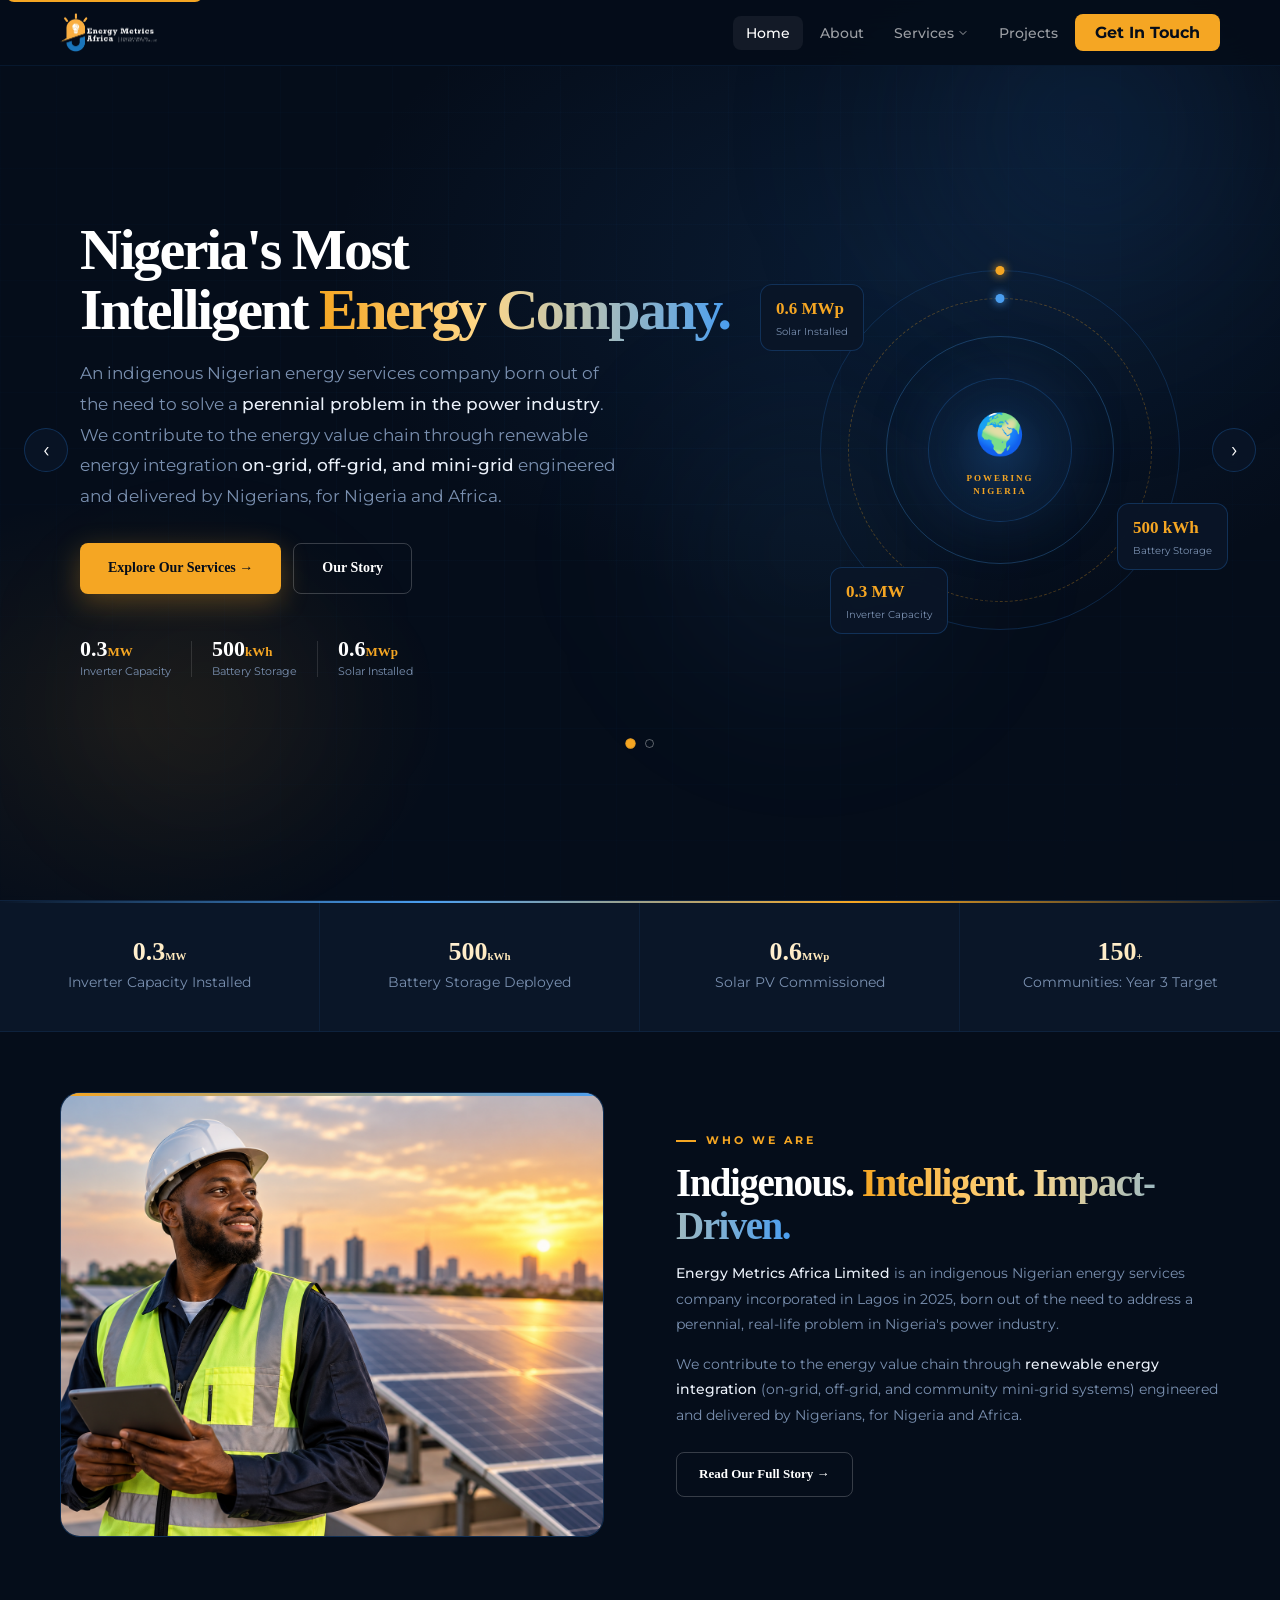
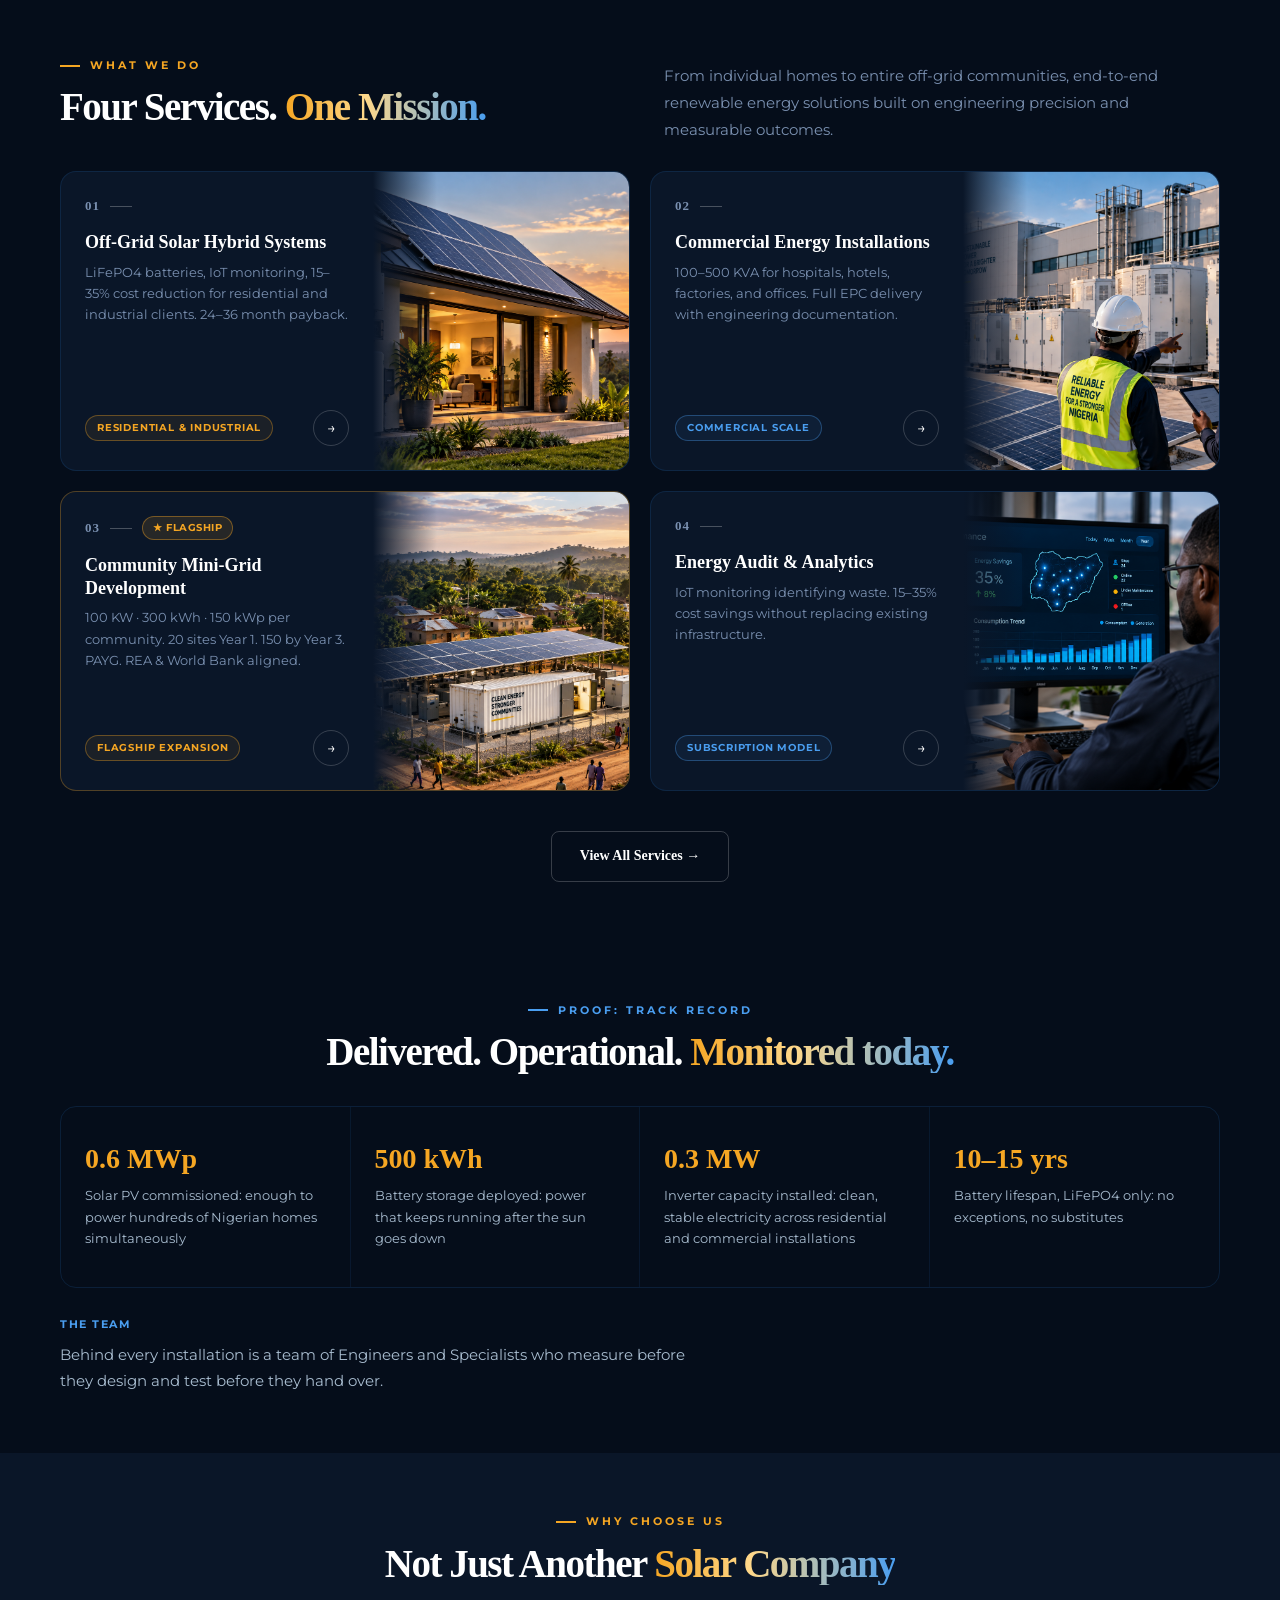
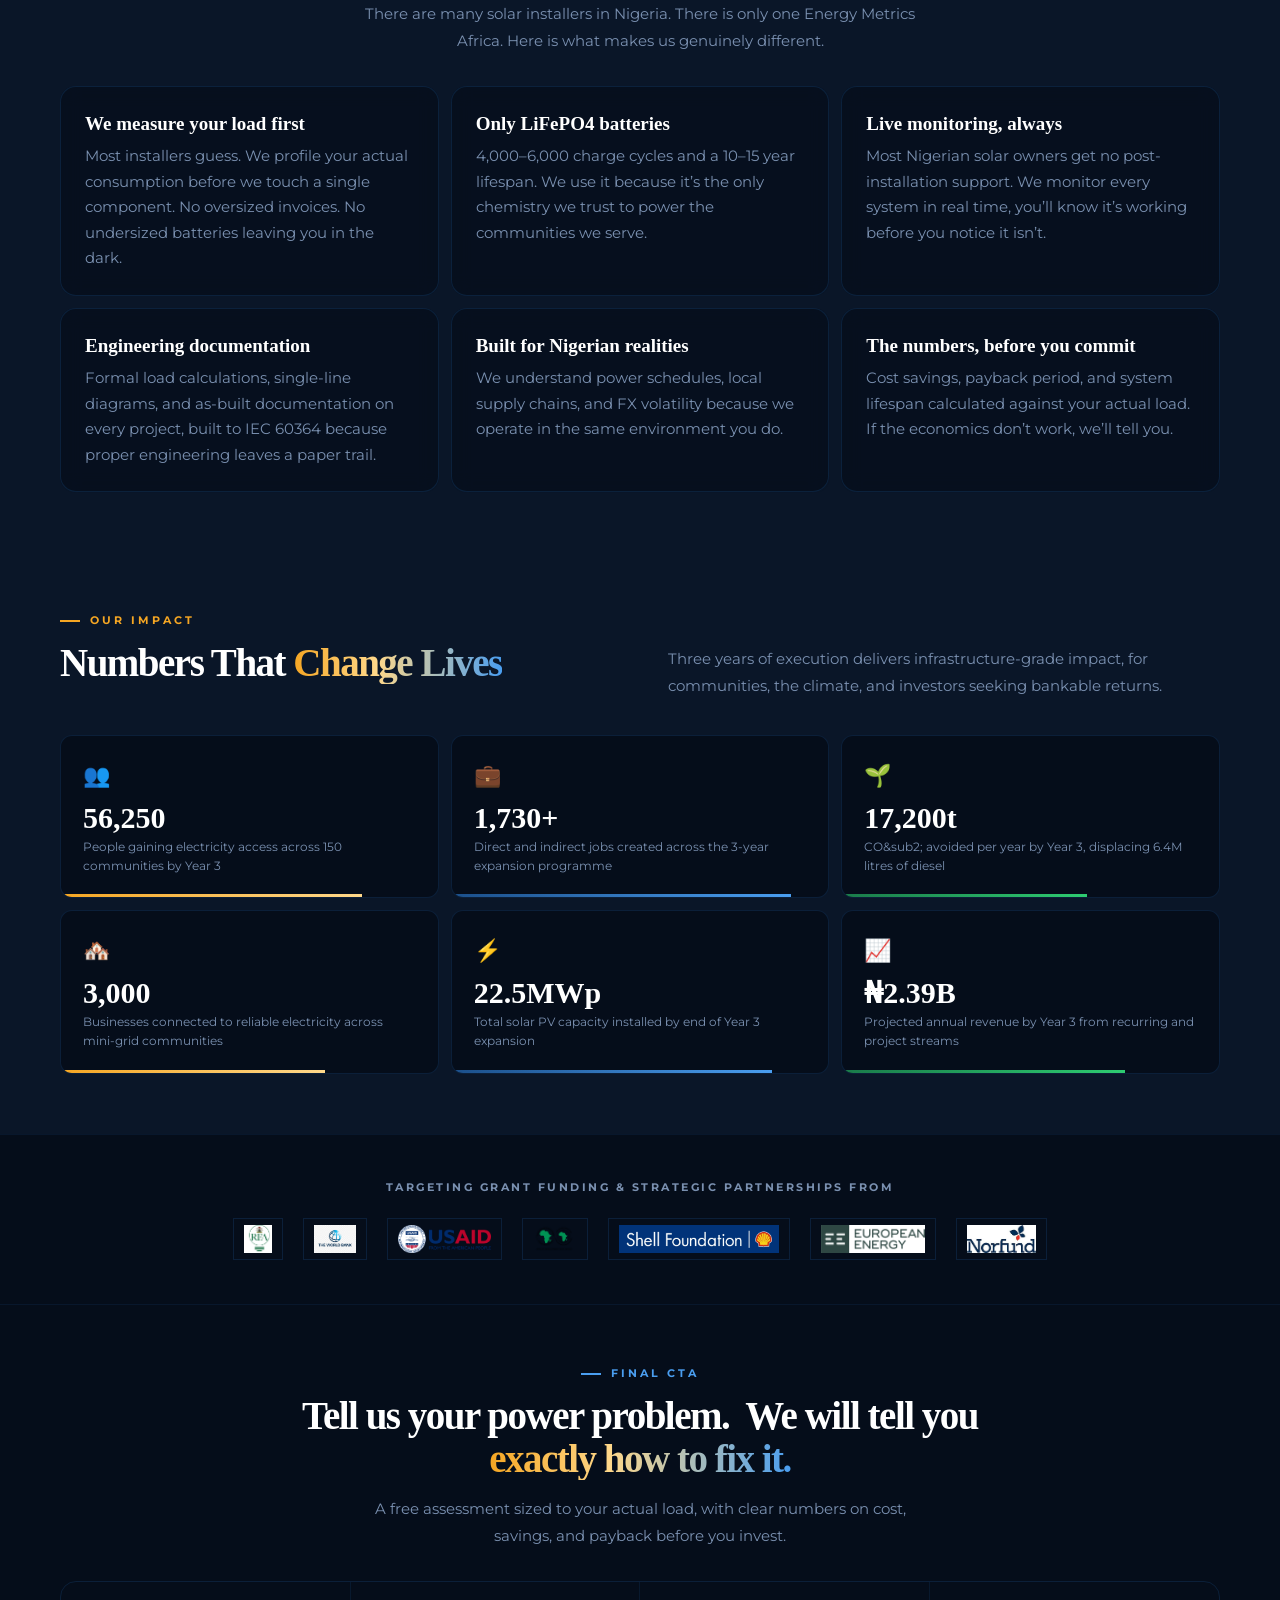
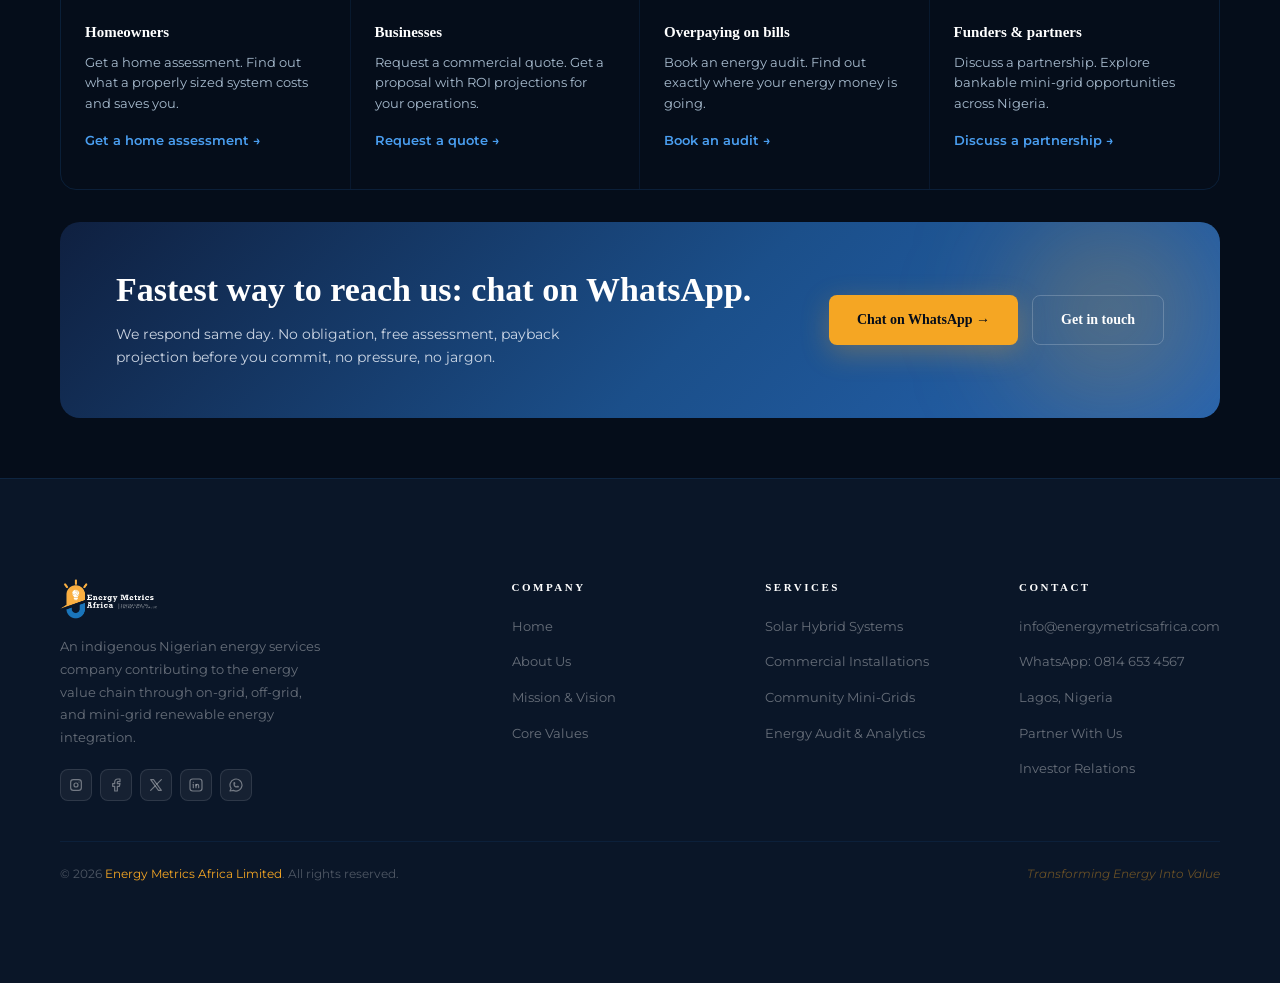
==== commit 25de7440: "Connect contact form to Formspree, add WhatsApp number, use real footer icons - Contact form now pos" ====
--- a/index.html
+++ b/index.html
@@ -984,7 +984,7 @@
             </div>
             <div class="whatsapp-banner__actions">
               <a
-                href="https://wa.me/2348136409233"
+                href="https://wa.me/2348146534567"
                 class="btn btn--gold"
                 target="_blank"
                 rel="noopener noreferrer"
@@ -1020,32 +1020,35 @@
                 aria-label="Instagram"
                 target="_blank"
                 rel="noopener noreferrer"
-                >📷</a
-              >
+                ><svg viewBox="0 0 24 24" fill="none" stroke="currentColor" stroke-width="1.8" stroke-linecap="round" stroke-linejoin="round" aria-hidden="true" focusable="false"><path d="M4 8a4 4 0 0 1 4-4h8a4 4 0 0 1 4 4v8a4 4 0 0 1-4 4H8a4 4 0 0 1-4-4z"/><path d="M9 12a3 3 0 1 0 6 0a3 3 0 0 0-6 0"/><path d="M16.5 7.5v.01"/></svg></a>
               <a
                 href="https://www.facebook.com/profile.php?id=61573448944891"
                 class="footer__social"
                 aria-label="Facebook"
                 target="_blank"
                 rel="noopener noreferrer"
-                >f</a
-              >
+                ><svg viewBox="0 0 24 24" fill="none" stroke="currentColor" stroke-width="1.8" stroke-linecap="round" stroke-linejoin="round" aria-hidden="true" focusable="false"><path d="M7 10v4h3v7h4v-7h3l1-4h-4V8a1 1 0 0 1 1-1h3V3h-3a5 5 0 0 0-5 5v2H7"/></svg></a>
               <a
                 href="https://x.com/emetricsafrica"
                 class="footer__social"
                 aria-label="Twitter/X"
                 target="_blank"
                 rel="noopener noreferrer"
-                >𝕏</a
-              >
+                ><svg viewBox="0 0 24 24" fill="none" stroke="currentColor" stroke-width="1.8" stroke-linecap="round" stroke-linejoin="round" aria-hidden="true" focusable="false"><path d="M4 4l11.733 16H20L8.267 4z"/><path d="M4 20l6.768-6.768m2.46-2.46L20 4"/></svg></a>
               <a
                 href="https://www.linkedin.com/in/energy-metrics-617b68352/"
                 class="footer__social"
                 aria-label="LinkedIn"
                 target="_blank"
                 rel="noopener noreferrer"
-                >in</a
-              >
+                ><svg viewBox="0 0 24 24" fill="none" stroke="currentColor" stroke-width="1.8" stroke-linecap="round" stroke-linejoin="round" aria-hidden="true" focusable="false"><path d="M8 11v5"/><path d="M8 8v.01"/><path d="M12 16v-5"/><path d="M16 16v-3a2 2 0 1 0-4 0"/><path d="M3 7a4 4 0 0 1 4-4h10a4 4 0 0 1 4 4v10a4 4 0 0 1-4 4H7a4 4 0 0 1-4-4z"/></svg></a>
+              <a
+                href="https://wa.me/2348146534567"
+                class="footer__social"
+                aria-label="WhatsApp"
+                target="_blank"
+                rel="noopener noreferrer"
+                ><svg viewBox="0 0 24 24" fill="none" stroke="currentColor" stroke-width="1.8" stroke-linecap="round" stroke-linejoin="round" aria-hidden="true" focusable="false"><path d="M3 21l1.65-3.8a9 9 0 1 1 3.4 2.9L3 21"/><path d="M9 10a.5.5 0 0 0 1 0V9a.5.5 0 0 0-1 0v1a5 5 0 0 0 5 5h1a.5.5 0 0 0 0-1h-1a.5.5 0 0 0 0 1"/></svg></a>
             </div>
           </div>
           <div class="footer__col">
@@ -1072,6 +1075,11 @@
               <li>
                 <a href="mailto:info@energymetricsafrica.com"
                   >info@energymetricsafrica.com</a
+                >
+              </li>
+              <li>
+                <a href="https://wa.me/2348146534567" target="_blank" rel="noopener noreferrer"
+                  >WhatsApp: 0814 653 4567</a
                 >
               </li>
               <li><a href="/contact">Lagos, Nigeria</a></li>
--- a/css/footer.css
+++ b/css/footer.css
@@ -51,6 +51,10 @@
   color: rgba(255, 255, 255, 0.4);
   cursor: pointer;
   transition: var(--t);
+}
+.footer__social svg {
+  width: 16px;
+  height: 16px;
 }
 .footer__social:hover {
   background: rgba(245, 166, 35, 0.1);
